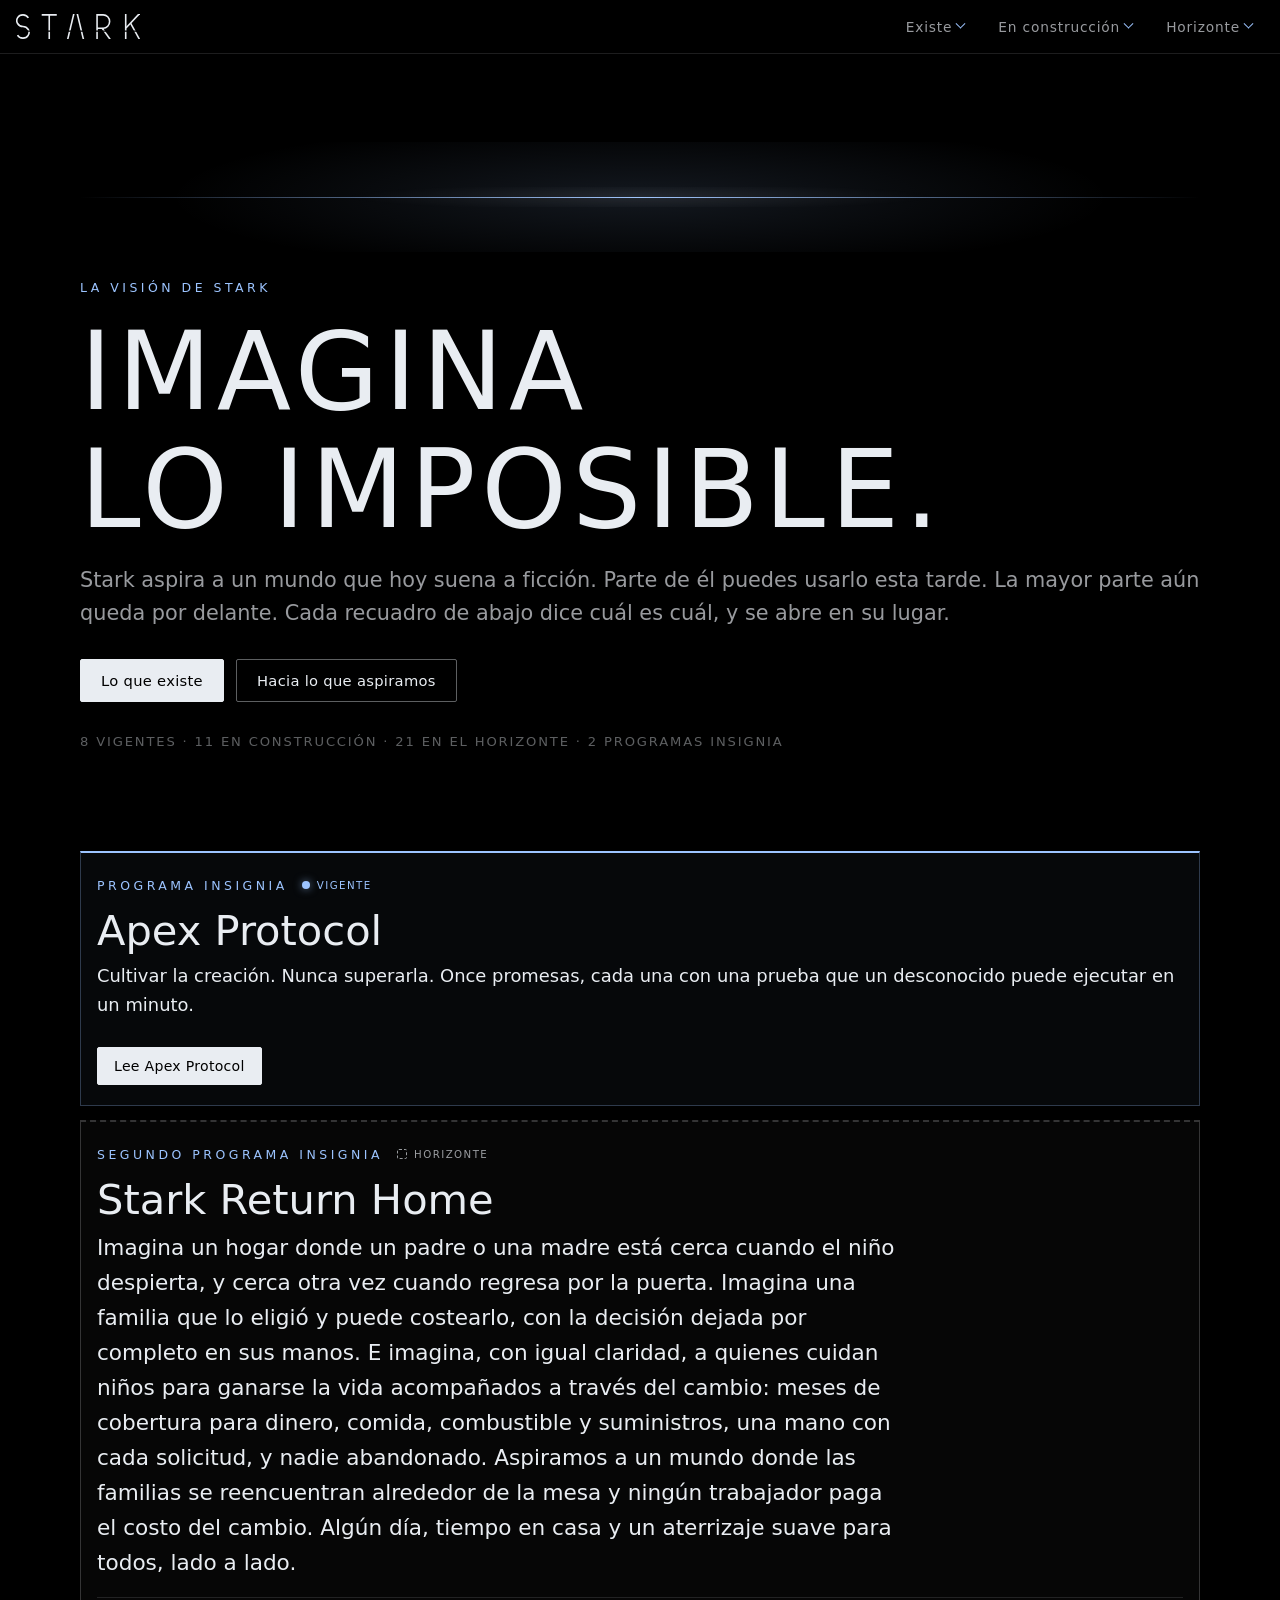
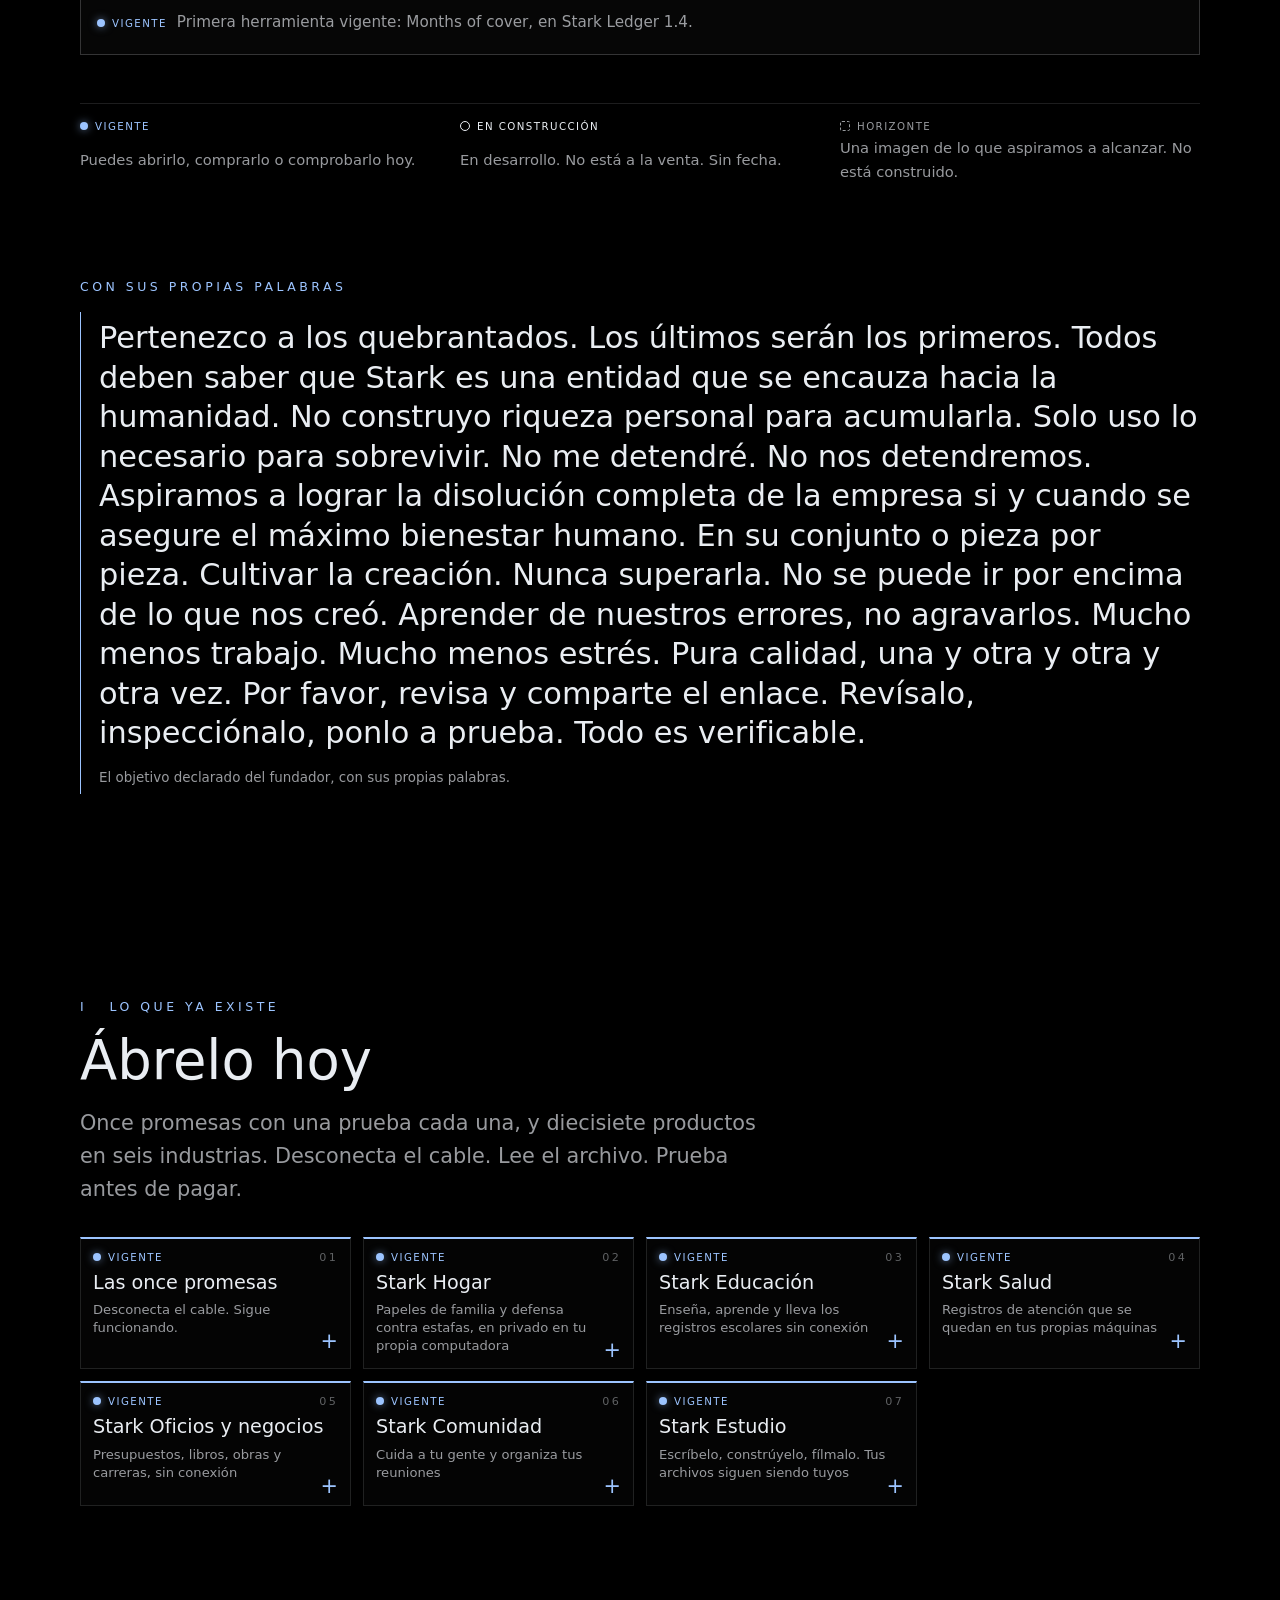
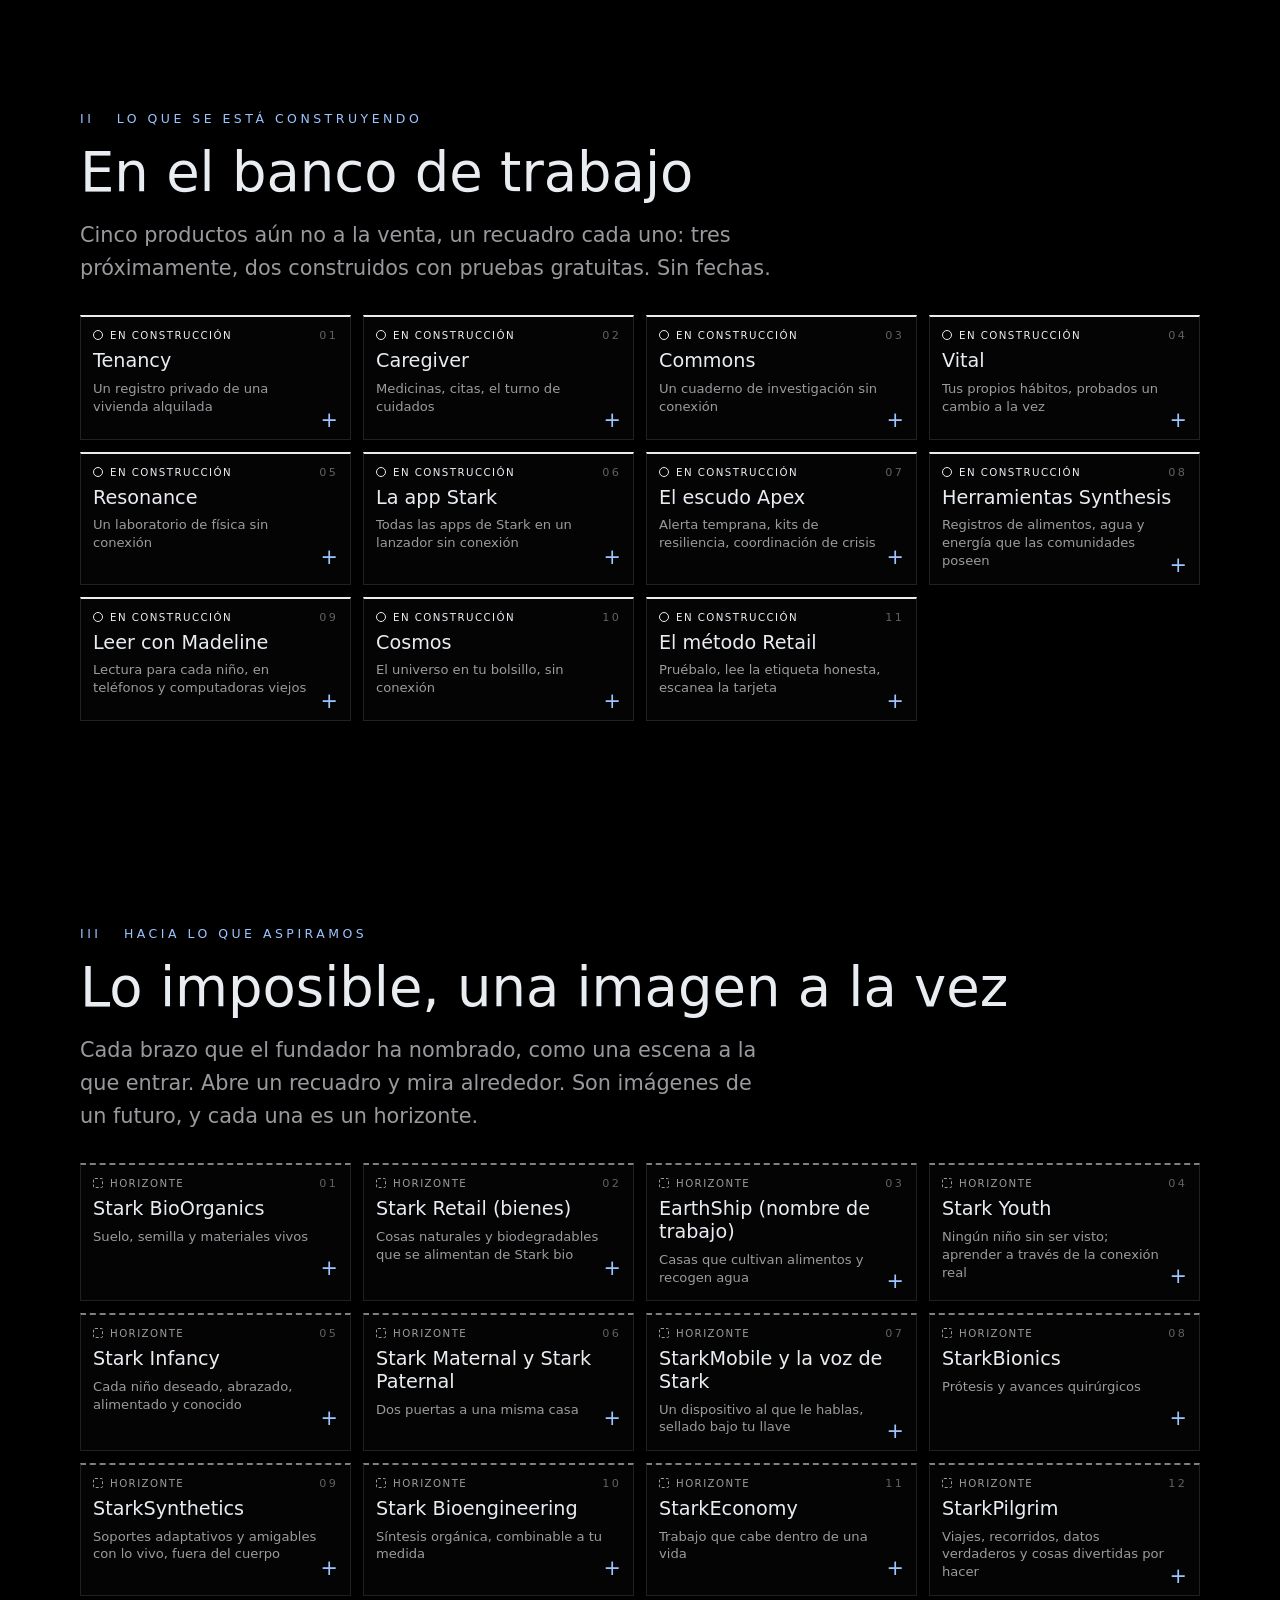
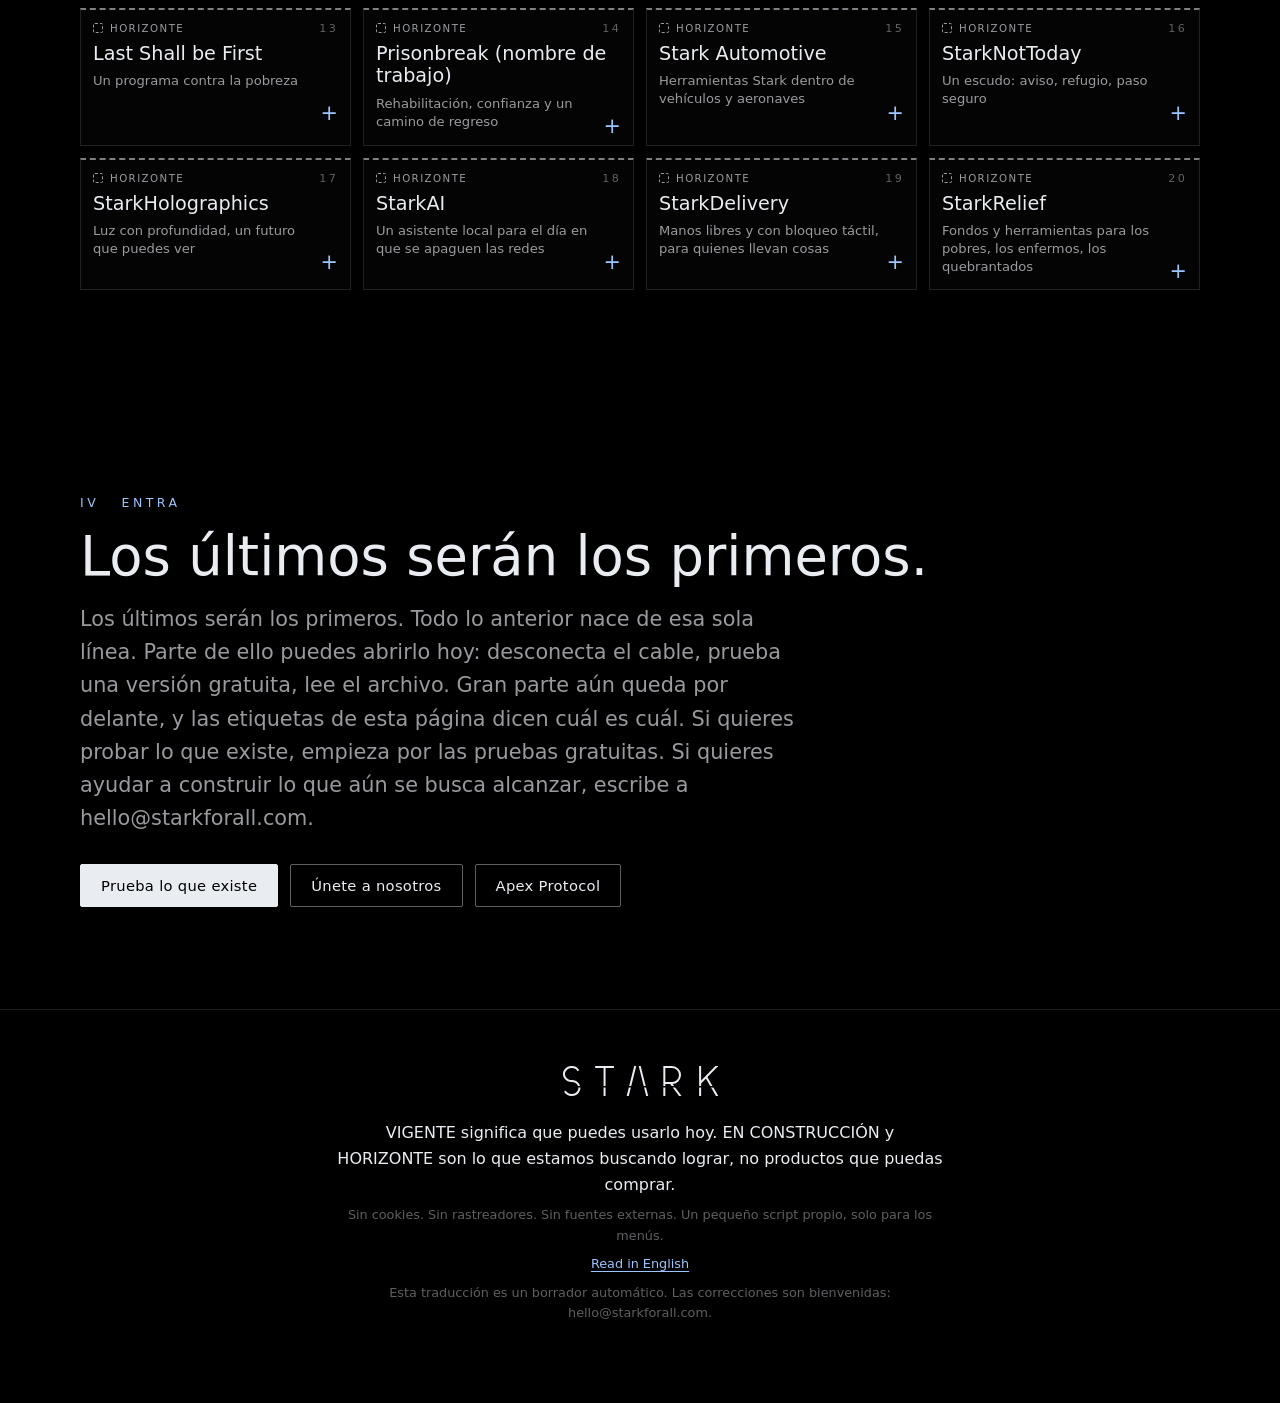
==== es/index.html @ 2b255919 "Spanish vision page /vision/es/, language link, hreflang, 18 trials" ====
<!doctype html>
<html lang="es">
<head>
<meta charset="utf-8">
<meta name="viewport" content="width=device-width, initial-scale=1, viewport-fit=cover">
<meta http-equiv="Content-Security-Policy" content="default-src 'none'; style-src 'self'; script-src 'self'; img-src 'self' data:; base-uri 'none'; form-action 'none'">
<meta name="referrer" content="no-referrer">
<meta name="color-scheme" content="dark">
<title>La visión de Stark | Stark</title>
<meta name="description" content="Toda la visión de Stark en una página: lo que ya existe, lo que se está construyendo y el futuro que busca alcanzar. Cada recuadro lleva la etiqueta VIGENTE, EN CONSTRUCCIÓN o HORIZONTE.">
<link rel="canonical" href="https://starkforall.com/vision/es/">
<link rel="alternate" hreflang="en" href="https://starkforall.com/vision/">
<link rel="alternate" hreflang="es" href="https://starkforall.com/vision/es/">
<link rel="alternate" hreflang="x-default" href="https://starkforall.com/vision/">
<meta property="og:type" content="website">
<meta property="og:site_name" content="Stark">
<meta property="og:locale" content="es">
<meta property="og:title" content="La visión de Stark. Imagina lo imposible.">
<meta property="og:description" content="Toda la visión de Stark en una página: lo que ya existe, lo que se está construyendo y el futuro que busca alcanzar. Cada recuadro lleva la etiqueta VIGENTE, EN CONSTRUCCIÓN o HORIZONTE.">
<meta property="og:url" content="https://starkforall.com/vision/es/">
<meta property="og:image" content="https://starkforall.com/vision/og-vision.png">
<meta property="og:image:width" content="1200">
<meta property="og:image:height" content="630">
<meta property="og:image:alt" content="La palabra STARK en mayúsculas blancas sobre negro.">
<meta name="twitter:card" content="summary_large_image">
<link rel="icon" href="data:image/svg+xml,%3Csvg xmlns='http://www.w3.org/2000/svg' viewBox='0 0 64 64'%3E%3Crect width='64' height='64' fill='%23000'/%3E%3Cpath d='M12 50 L32 12 L52 50' fill='none' stroke='%239CC4FF' stroke-width='3'/%3E%3C/svg%3E">
<link rel="stylesheet" href="../vision.css">
<script src="../menu.js" defer></script>
</head>
<body>
<header class="top"><a class="wm" href="#top" aria-label="Stark, inicio de la página"><img src="../wordmark.svg" width="124" height="24" alt="Stark"></a>
<nav class="menu" aria-label="Menú de la visión">
<details class="dd" name="menu"><summary>Existe</summary><ul class="panel"><li><a href="#promises"><span class="d t-live" aria-hidden="true"></span>Las once promesas</a></li><li><a href="#home"><span class="d t-live" aria-hidden="true"></span>Stark Hogar</a></li><li><a href="#education"><span class="d t-live" aria-hidden="true"></span>Stark Educación</a></li><li><a href="#health"><span class="d t-live" aria-hidden="true"></span>Stark Salud</a></li><li><a href="#business"><span class="d t-live" aria-hidden="true"></span>Stark Oficios y negocios</a></li><li><a href="#community"><span class="d t-live" aria-hidden="true"></span>Stark Comunidad</a></li><li><a href="#studio"><span class="d t-live" aria-hidden="true"></span>Stark Estudio</a></li></ul></details>
<details class="dd" name="menu"><summary>En construcción</summary><ul class="panel"><li><a href="#tenancy"><span class="d t-dev" aria-hidden="true"></span>Tenancy</a></li><li><a href="#caregiver"><span class="d t-dev" aria-hidden="true"></span>Caregiver</a></li><li><a href="#commons"><span class="d t-dev" aria-hidden="true"></span>Commons</a></li><li><a href="#vital"><span class="d t-dev" aria-hidden="true"></span>Vital</a></li><li><a href="#resonance"><span class="d t-dev" aria-hidden="true"></span>Resonance</a></li><li><a href="#launcher"><span class="d t-dev" aria-hidden="true"></span>La app Stark</a></li><li><a href="#shield"><span class="d t-dev" aria-hidden="true"></span>El escudo Apex</a></li><li><a href="#synthesis"><span class="d t-dev" aria-hidden="true"></span>Herramientas Synthesis</a></li><li><a href="#reading"><span class="d t-dev" aria-hidden="true"></span>Leer con Madeline</a></li><li><a href="#cosmos"><span class="d t-dev" aria-hidden="true"></span>Cosmos</a></li><li><a href="#retailmethod"><span class="d t-dev" aria-hidden="true"></span>El método Retail</a></li></ul></details>
<details class="dd" name="menu"><summary>Horizonte</summary><ul class="panel two"><li><a href="#biorganics"><span class="d t-hor" aria-hidden="true"></span>Stark BioOrganics</a></li><li><a href="#goods"><span class="d t-hor" aria-hidden="true"></span>Stark Retail (bienes)</a></li><li><a href="#earthship"><span class="d t-hor" aria-hidden="true"></span>EarthShip</a></li><li><a href="#youth"><span class="d t-hor" aria-hidden="true"></span>Stark Youth</a></li><li><a href="#infancy"><span class="d t-hor" aria-hidden="true"></span>Stark Infancy</a></li><li><a href="#parents"><span class="d t-hor" aria-hidden="true"></span>Stark Maternal y Stark Paternal</a></li><li><a href="#mobile"><span class="d t-hor" aria-hidden="true"></span>StarkMobile y la voz de Stark</a></li><li><a href="#bionics"><span class="d t-hor" aria-hidden="true"></span>StarkBionics</a></li><li><a href="#synthetics"><span class="d t-hor" aria-hidden="true"></span>StarkSynthetics</a></li><li><a href="#bioeng"><span class="d t-hor" aria-hidden="true"></span>Stark Bioengineering</a></li><li><a href="#economy"><span class="d t-hor" aria-hidden="true"></span>StarkEconomy</a></li><li><a href="#pilgrim"><span class="d t-hor" aria-hidden="true"></span>StarkPilgrim</a></li><li><a href="#lastfirst"><span class="d t-hor" aria-hidden="true"></span>Last Shall be First</a></li><li><a href="#prisonbreak"><span class="d t-hor" aria-hidden="true"></span>Prisonbreak</a></li><li><a href="#automotive"><span class="d t-hor" aria-hidden="true"></span>Stark Automotive</a></li><li><a href="#nottoday"><span class="d t-hor" aria-hidden="true"></span>StarkNotToday</a></li><li><a href="#holo"><span class="d t-hor" aria-hidden="true"></span>StarkHolographics</a></li><li><a href="#ai"><span class="d t-hor" aria-hidden="true"></span>StarkAI</a></li><li><a href="#delivery"><span class="d t-hor" aria-hidden="true"></span>StarkDelivery</a></li><li><a href="#relief"><span class="d t-hor" aria-hidden="true"></span>StarkRelief</a></li></ul></details>
</nav></header>
<main id="top">
<section class="hero" aria-labelledby="h1">
<div class="band" aria-hidden="true"></div>
<p class="kick">La visión de Stark</p>
<h1 id="h1">Imagina<br>lo imposible.</h1>
<p class="lead">Stark aspira a un mundo que hoy suena a ficción. Parte de él puedes usarlo esta tarde. La mayor parte aún queda por delante. Cada recuadro de abajo dice cuál es cuál, y se abre en su lugar.</p>
<p class="cta"><a class="btn" href="#exists">Lo que existe</a><a class="btn ghost" href="#reaching">Hacia lo que aspiramos</a></p>
<p class="count">8 vigentes &middot; 11 en construcción &middot; 21 en el horizonte &middot; 2 programas insignia</p>
</section>

<section class="flag" id="flagships" aria-labelledby="h-fl"><h2 class="vh" id="h-fl">Programas insignia</h2>
<article class="fl fl-apex" id="apex-flagship"><p class="kick">Programa insignia</p><span class="tag t-live">Vigente</span><h3>Apex Protocol</h3><p class="scene">Cultivar la creación. Nunca superarla. Once promesas, cada una con una prueba que un desconocido puede ejecutar en un minuto.</p><p class="go"><a class="btn" href="https://starkforall.com/apex/es/">Lee Apex Protocol</a></p></article>
<article class="fl fl-rh" id="return-home"><p class="kick">Segundo programa insignia</p><span class="tag t-hor">Horizonte</span><h3>Stark Return Home</h3><p class="scene big">Imagina un hogar donde un padre o una madre está cerca cuando el niño despierta, y cerca otra vez cuando regresa por la puerta. Imagina una familia que lo eligió y puede costearlo, con la decisión dejada por completo en sus manos. E imagina, con igual claridad, a quienes cuidan niños para ganarse la vida acompañados a través del cambio: meses de cobertura para dinero, comida, combustible y suministros, una mano con cada solicitud, y nadie abandonado. Aspiramos a un mundo donde las familias se reencuentran alrededor de la mesa y ningún trabajador paga el costo del cambio. Algún día, tiempo en casa y un aterrizaje suave para todos, lado a lado.</p><p class="next"><span class="tag t-live">Vigente</span> <span>Primera herramienta vigente: Months of cover, en Stark Ledger 1.4.</span></p></article>
</section>

<section class="legend" aria-label="Leyenda"><h2 class="vh">Leyenda</h2>
<ul>
<li><span class="tag t-live">Vigente</span> <span>Puedes abrirlo, comprarlo o comprobarlo hoy.</span></li>
<li><span class="tag t-dev">En construcción</span> <span>En desarrollo. No está a la venta. Sin fecha.</span></li>
<li><span class="tag t-hor">Horizonte</span> <span>Una imagen de lo que aspiramos a alcanzar. No está construido.</span></li>
</ul></section>

<section class="open" aria-labelledby="h-op"><p class="kick">Con sus propias palabras</p>
<h2 class="vh" id="h-op">El fundador</h2>
<blockquote class="big"><p>Pertenezco a los quebrantados. Los últimos serán los primeros. Todos deben saber que Stark es una entidad que se encauza hacia la humanidad. No construyo riqueza personal para acumularla. Solo uso lo necesario para sobrevivir. No me detendré. No nos detendremos. Aspiramos a lograr la disolución completa de la empresa si y cuando se asegure el máximo bienestar humano. En su conjunto o pieza por pieza. Cultivar la creación. Nunca superarla. No se puede ir por encima de lo que nos creó. Aprender de nuestros errores, no agravarlos. Mucho menos trabajo. Mucho menos estrés. Pura calidad, una y otra y otra y otra vez. Por favor, revisa y comparte el enlace. Revísalo, inspecciónalo, ponlo a prueba. Todo es verificable.</p><footer>El objetivo declarado del fundador, con sus propias palabras.</footer></blockquote>
</section>

<section id="exists" aria-labelledby="h-ex"><p class="kick">I &nbsp; Lo que ya existe</p>
<h2 id="h-ex">Ábrelo hoy</h2>
<p class="lead">Once promesas con una prueba cada una, y diecisiete productos en seis industrias. Desconecta el cable. Lee el archivo. Prueba antes de pagar.</p>
<div class="tiles"><details class="tile k-live" id="promises" name="tile"><summary><span class="tn">01</span><span class="tag t-live">Vigente</span><h3>Las once promesas</h3><p class="tl">Desconecta el cable. Sigue funcionando.</p></summary><div class="body"><p class="scene">Desconecta el cable y trece de nuestras apps de navegador siguen funcionando. No podemos leer sus datos, porque las apps no contienen código que los envíe, y doce de ellas no piden una cuenta. Si olvidas la frase de contraseña en Family Vault, Ledger, Warden, Baseline o Fellowship, nadie puede abrirlo, ni siquiera nosotros. Quince productos se pagan una sola vez y sin suscripción, cada uno se puede probar antes de comprarlo, y el código de las apps de navegador se puede leer en archivos simples. Warden nunca califica un mensaje de seguro, la página de inicio no carga ningún script de terceros, y no hay reseñas ni cifras de usuarios inventadas. Cada promesa tiene una prueba que un desconocido puede ejecutar en un minuto.</p><p class="go"><a class="btn" href="https://starkforall.com/apex/es/">Lee las once promesas y sus pruebas</a></p></div></details><details class="tile k-live" id="home" name="tile"><summary><span class="tn">02</span><span class="tag t-live">Vigente</span><h3>Stark Hogar</h3><p class="tl">Papeles de familia y defensa contra estafas, en privado en tu propia computadora</p></summary><div class="body"><p class="scene">Imagina los papeles de toda una familia en un solo lugar sellado que solo tú puedes abrir.</p><ul class="prods"><li class="prod"><div class="ph"><a href="https://starkforall.com/family-vault.html"><b>Family Vault</b></a> <span class="tag t-live">Vigente</span></div><span>Los papeles de tu familia, sellados bajo una frase de contraseña que solo tú tienes.</span></li><li class="prod"><div class="ph"><a href="https://starkforall.com/warden.html"><b>Warden</b></a> <span class="tag t-live">Vigente</span></div><span>Practica la llamada de estafa o de cobro antes de que llegue y conoce tus derechos (solo EE. UU., información, no asesoría legal).</span></li></ul><p class="go"><a class="btn" href="https://starkforall.com/try/">Pruébalo gratis en tu navegador</a></p></div></details><details class="tile k-live" id="education" name="tile"><summary><span class="tn">03</span><span class="tag t-live">Vigente</span><h3>Stark Educación</h3><p class="tl">Enseña, aprende y lleva los registros escolares sin conexión</p></summary><div class="body"><p class="scene">Imagina a un niño con un tutor paciente y un salón de clases con su papeleo al día.</p><ul class="prods"><li class="prod"><div class="ph"><a href="https://starkforall.com/math.html"><b>Math</b></a> <span class="tag t-live">Vigente</span></div><span>Un tutor paciente, de Niño a Profesor, un paso a la vez.</span></li><li class="prod"><div class="ph"><a href="https://starkforall.com/classroom-hub.html"><b>Classroom Hub</b></a> <span class="tag t-live">Vigente</span></div><span>Lista de estudiantes, planificador, libro de calificaciones e informes en un solo panel.</span></li><li class="prod"><div class="ph"><a href="https://starkforall.com/homeroom.html"><b>Homeroom</b></a> <span class="tag t-live">Vigente</span></div><span>Horas, cursos, calificaciones y expedientes de educación en casa, guardados en casa.</span></li><li class="prod"><div class="ph"><a href="https://starkforall.com/cinema.html"><b>IntraTheater</b></a> <span class="tag t-live">Vigente</span></div><span>Un teatro familiar, un estudio de cine y un mundo por explorar.</span></li></ul><p class="go"><a class="btn" href="https://starkforall.com/try/">Pruébalo gratis en tu navegador</a></p></div></details><details class="tile k-live" id="health" name="tile"><summary><span class="tn">04</span><span class="tag t-live">Vigente</span><h3>Stark Salud</h3><p class="tl">Registros de atención que se quedan en tus propias máquinas</p></summary><div class="body"><p class="scene">Imagina una clínica pequeña cuyos registros nunca salen de sus propias paredes.</p><ul class="prods"><li class="prod"><div class="ph"><a href="https://starkforall.com/covenant.html"><b>Covenant</b></a> <span class="tag t-live">Vigente</span></div><span>Registros de la clínica guardados en las máquinas de la propia clínica. No es un expediente clínico electrónico certificado ni un dispositivo médico.</span></li></ul><p class="go"><a class="btn" href="https://starkforall.com/try/">Pruébalo gratis</a></p></div></details><details class="tile k-live" id="business" name="tile"><summary><span class="tn">05</span><span class="tag t-live">Vigente</span><h3>Stark Oficios y negocios</h3><p class="tl">Presupuestos, libros, obras y carreras, sin conexión</p></summary><div class="body"><p class="scene">Imagina el papeleo de medianoche del trabajador de oficio terminado antes de medianoche.</p><ul class="prods"><li class="prod"><div class="ph"><a href="https://starkforall.com/trades.html"><b>Trades</b></a> <span class="tag t-live">Vigente</span></div><span>Subcontratistas, presupuestos y pagos, sin suscripción y sin nube.</span></li><li class="prod"><div class="ph"><a href="https://starkforall.com/ledger.html"><b>Ledger</b></a> <span class="tag t-live">Vigente</span></div><span>Libros y facturas, sin conexión y cifrados, con un planificador llamado Months of cover. No es asesoría fiscal.</span></li><li class="prod"><div class="ph"><a href="https://starkforall.com/career.html"><b>Career</b></a> <span class="tag t-live">Vigente</span></div><span>Adapta un currículum y practica la entrevista. Nunca inventa experiencia.</span></li><li class="prod"><div class="ph"><a href="https://starkforall.com/builder.html"><b>Builder</b></a> <span class="tag t-live">Vigente</span></div><span>Planifica casas diminutas y aldeas en 3D. El dimensionamiento de vigas queda en manos de ingenieros, y lo dice.</span></li><li class="prod"><div class="ph"><a href="https://starkforall.com/baseline.html"><b>Baseline</b></a> <span class="tag t-live">Vigente</span></div><span>Preparación en seguridad para organizaciones pequeñas: inventario, lista de verificación, evidencia, manual de recuperación.</span></li></ul><p class="go"><a class="btn" href="https://starkforall.com/try/">Pruébalo gratis en tu navegador</a></p></div></details><details class="tile k-live" id="community" name="tile"><summary><span class="tn">06</span><span class="tag t-live">Vigente</span><h3>Stark Comunidad</h3><p class="tl">Cuida a tu gente y organiza tus reuniones</p></summary><div class="body"><p class="scene">Imagina una reunión de voluntarios donde el calendario de turnos, el concurso y la noche misma salen sin tropiezos.</p><ul class="prods"><li class="prod"><div class="ph"><a href="https://starkforall.com/event-kit.html"><b>Event Kit</b></a> <span class="tag t-live">Vigente</span></div><span>Noches de preguntas, trivia, game jams y torneos, sin conexión.</span></li><li class="prod"><div class="ph"><a href="https://starkforall.com/fellowship.html"><b>Fellowship</b></a> <span class="tag t-live">Vigente</span></div><span>Turnos, registro de asistencia, donaciones y cuidado para cualquier comunidad, bajo la frase de contraseña de cada persona.</span></li></ul><p class="go"><a class="btn" href="https://starkforall.com/try/">Pruébalo gratis en tu navegador</a></p></div></details><details class="tile k-live" id="studio" name="tile"><summary><span class="tn">07</span><span class="tag t-live">Vigente</span><h3>Stark Estudio</h3><p class="tl">Escríbelo, constrúyelo, fílmalo. Tus archivos siguen siendo tuyos</p></summary><div class="body"><p class="scene">Imagina una novela, un juego y una película, cada uno hecho en casa, sin cuenta y sin nube.</p><ul class="prods"><li class="prod"><div class="ph"><a href="https://starkforall.com/quill.html"><b>Quill</b></a> <span class="tag t-live">Vigente</span></div><span>Escribe una novela sin conexión. Tu libro sigue siendo texto simple.</span></li><li class="prod"><div class="ph"><a href="https://starkforall.com/studios.html"><b>World Engine</b></a> <span class="tag t-live">Vigente</span></div><span>Crea un juego sin programar y expórtalo como un solo archivo.</span></li><li class="prod"><div class="ph"><a href="https://starkforall.com/studio-creator.html"><b>Studio Creator</b></a> <span class="tag t-live">Vigente</span></div><span>Graba, edita y exporta video. Sin nube, sin IA.</span></li></ul><p class="go"><a class="btn" href="https://starkforall.com/studios.html">Ver los productos de estudio</a></p></div></details></div></section>

<section id="building" aria-labelledby="h-bu"><p class="kick">II &nbsp; Lo que se está construyendo</p>
<h2 id="h-bu">En el banco de trabajo</h2>
<p class="lead">Cinco productos aún no a la venta, un recuadro cada uno: tres próximamente, dos construidos con pruebas gratuitas. Sin fechas.</p>
<div class="tiles"><details class="tile k-build" id="tenancy" name="tile"><summary><span class="tn">01</span><span class="tag t-dev">En construcción</span><h3>Tenancy</h3><p class="tl">Un registro privado de una vivienda alquilada</p></summary><div class="body"><p class="scene">Próximamente: un registro fechado y privado de un arrendamiento, guardado en el propio dispositivo de quien alquila.</p></div></details><details class="tile k-build" id="caregiver" name="tile"><summary><span class="tn">02</span><span class="tag t-dev">En construcción</span><h3>Caregiver</h3><p class="tl">Medicinas, citas, el turno de cuidados</p></summary><div class="body"><p class="scene">Próximamente: un lugar tranquilo para las medicinas, el registro de dosis, las citas y el turno de cuidados de alguien a quien cuidas. Solo información.</p></div></details><details class="tile k-build" id="commons" name="tile"><summary><span class="tn">03</span><span class="tag t-dev">En construcción</span><h3>Commons</h3><p class="tl">Un cuaderno de investigación sin conexión</p></summary><div class="body"><p class="scene">Próximamente: un cuaderno para la investigación abierta, con controles de calidad y un depurador de datos personales.</p></div></details><details class="tile k-build" id="vital" name="tile"><summary><span class="tn">04</span><span class="tag t-dev">En construcción</span><h3>Vital</h3><p class="tl">Tus propios hábitos, probados un cambio a la vez</p></summary><div class="body"><p class="scene">Construido, con una prueba gratuita abierta ahora y aún no en la tienda: un entrenador privado para cuerpo y mente que estudia tus propias notas en tu propio dispositivo, ejecuta pequeños experimentos personales y muestra qué cambió. Solo información, nunca un diagnóstico.</p><p class="go"><a class="btn" href="https://starkforall.com/try/vital/">Prueba Vital gratis</a></p></div></details><details class="tile k-build" id="resonance" name="tile"><summary><span class="tn">05</span><span class="tag t-dev">En construcción</span><h3>Resonance</h3><p class="tl">Un laboratorio de física sin conexión</p></summary><div class="body"><p class="scene">Construido, con una prueba gratuita abierta ahora y aún no en la tienda: un laboratorio sin conexión para el campo giratorio, el motor de inducción y la resonancia, creado para decir con claridad que no produce electricidad.</p><p class="go"><a class="btn" href="https://starkforall.com/try/resonance/">Prueba Resonance gratis</a></p></div></details><details class="tile k-build" id="launcher" name="tile"><summary><span class="tn">06</span><span class="tag t-dev">En construcción</span><h3>La app Stark</h3><p class="tl">Todas las apps de Stark en un lanzador sin conexión</p></summary><div class="body"><p class="scene">En desarrollo: seis ediciones, Complete, Business, Clinics, Families, Personal y Schools, un lanzador cada una, todas sin conexión.</p></div></details><details class="tile k-build" id="shield" name="tile"><summary><span class="tn">07</span><span class="tag t-dev">En construcción</span><h3>El escudo Apex</h3><p class="tl">Alerta temprana, kits de resiliencia, coordinación de crisis</p></summary><div class="body"><p class="scene">En desarrollo: alertas comunitarias para inundaciones, incendios, tormentas, calor y brotes, pensadas para viajar por radio o malla cuando la red se silencie; kits de resiliencia; coordinación de crisis para equipos de ayuda. Warden, la primera pieza de protección digital, está vigente hoy.</p></div></details><details class="tile k-build" id="synthesis" name="tile"><summary><span class="tn">08</span><span class="tag t-dev">En construcción</span><h3>Herramientas Synthesis</h3><p class="tl">Registros de alimentos, agua y energía que las comunidades poseen</p></summary><div class="body"><p class="scene">En desarrollo: Synthesis Farm, Water, Energy y Village, registros y herramientas de planificación para alimentos, agua y energía que una comunidad puede poseer y reparar, con registros de despensa para bancos de alimentos.</p></div></details><details class="tile k-build" id="reading" name="tile"><summary><span class="tn">09</span><span class="tag t-dev">En construcción</span><h3>Leer con Madeline</h3><p class="tl">Lectura para cada niño, en teléfonos y computadoras viejos</p></summary><div class="body"><p class="scene">En desarrollo: ayuda para leer y kits de aprendizaje para cada niño, pensados para los teléfonos y las computadoras que la gente ya tiene.</p></div></details><details class="tile k-build" id="cosmos" name="tile"><summary><span class="tn">10</span><span class="tag t-dev">En construcción</span><h3>Cosmos</h3><p class="tl">El universo en tu bolsillo, sin conexión</p></summary><div class="body"><p class="scene">En desarrollo: un mapa del universo y del cielo de esta noche, sin conexión.</p></div></details><details class="tile k-build" id="retailmethod" name="tile"><summary><span class="tn">11</span><span class="tag t-dev">En construcción</span><h3>El método Retail</h3><p class="tl">Pruébalo, lee la etiqueta honesta, escanea la tarjeta</p></summary><div class="body"><p class="scene">En desarrollo: una forma de comprar sin dudas. Prueba la cosa en tu propio teléfono, lee una etiqueta que dice lo que no puede hacer, escanea una tarjeta para el resto. Se apoya en las dieciocho pruebas gratuitas de navegador que ya existen.</p></div></details></div></section>

<section id="reaching" aria-labelledby="h-re"><p class="kick">III &nbsp; Hacia lo que aspiramos</p>
<h2 id="h-re">Lo imposible, una imagen a la vez</h2>
<p class="lead">Cada brazo que el fundador ha nombrado, como una escena a la que entrar. Abre un recuadro y mira alrededor. Son imágenes de un futuro, y cada una es un horizonte.</p>
<div class="tiles"><details class="tile k-hor" id="biorganics" name="tile"><summary><span class="tn">01</span><span class="tag t-hor">Horizonte</span><h3>Stark BioOrganics</h3><p class="tl">Suelo, semilla y materiales vivos</p></summary><div class="body"><p class="scene big">Imagina un campo al primer rayo de luz: tierra oscura, composta tibia, semilla guardada de la cosecha del año pasado. Imagina fibras, resinas y materiales vivos cultivados con paciencia, temporada tras temporada, para quienes necesitan algo que no deje la tierra más pobre. Aspiramos a un brazo de Stark cuyo oficio entero sea cultivar la materia prima de la que salen las demás cosas, y cultivarla tan bien que nada deba tomarse dos veces. Algún día, un registro de suelo y semilla llevado por cualquiera que tenga un jardín. Por ahora, un horizonte y un cuaderno.</p></div></details><details class="tile k-hor" id="goods" name="tile"><summary><span class="tn">02</span><span class="tag t-hor">Horizonte</span><h3>Stark Retail (bienes)</h3><p class="tl">Cosas naturales y biodegradables que se alimentan de Stark bio</p></summary><div class="body"><p class="scene big">Imagina un estante donde cada objeto te dice de qué está hecho y adónde va cuando termines con él. Imagina una taza, una tela, una herramienta, un juguete, cultivados a partir de material vivo y hechos para volver a la tierra. Avanzamos hacia bienes naturales y biodegradables que se alimenten de los propios materiales bioproducidos de Stark, en una tienda donde pruebas primero y lees una etiqueta honesta antes de que nada salga de tu mano. Algún día, lo que terminas se convierte en lo que alimenta lo siguiente.</p></div></details><details class="tile k-hor" id="earthship" name="tile"><summary><span class="tn">03</span><span class="tag t-hor">Horizonte</span><h3>EarthShip (nombre de trabajo)</h3><p class="tl">Casas que cultivan alimentos y recogen agua</p></summary><div class="body"><p class="scene big">Imagina una casa en el borde de una aldea, cálida en invierno y fresca en verano, con camas de invernadero a lo largo del muro sur y agua de lluvia recogida de su propio techo. Imagina un software silencioso que vigila el suelo, el agua y la luz, para que un hogar se alimente de sus propios muros. Imagina los planos abiertos a todos, para que la próxima comunidad levante la próxima casa a partir de la anterior. Avanzamos hacia ello, empezando con un planificador y un registro de huerta. El agua, la estructura y la instalación eléctrica siempre merecen ojos locales calificados.</p></div></details><details class="tile k-hor" id="youth" name="tile"><summary><span class="tn">04</span><span class="tag t-hor">Horizonte</span><h3>Stark Youth</h3><p class="tl">Ningún niño sin ser visto; aprender a través de la conexión real</p></summary><div class="body"><p class="scene big">Imagina a un niño que nunca tiene que preguntarse si alguien lo notó. Imagina una noche con las pantallas apagadas: una mesa, un proyecto, tres generaciones discutiendo contentas cómo construir la cosa. Imagina a jóvenes que aprenden haciendo cosas reales con personas reales y crecen hasta ser el tipo de líderes en quienes otros confían porque primero escuchan. Aspiramos a programas donde ningún niño pase inadvertido, donde aprender signifique conexión y donde el liderazgo se practique mucho antes de que alguien lo necesite. Las herramientas para los adultos que rodean a un niño ya existen hoy. El resto queda por delante.</p></div></details><details class="tile k-hor" id="infancy" name="tile"><summary><span class="tn">05</span><span class="tag t-hor">Horizonte</span><h3>Stark Infancy</h3><p class="tl">Cada niño deseado, abrazado, alimentado y conocido</p></summary><div class="body"><p class="scene big">Imagina un mundo donde cada bebé llega a unos brazos abiertos. Una noche en que un padre agotado encuentra un par de manos más, una lista clara de lo que sigue, un vecino en la puerta con sopa. Imagina a cada infante abrazado, alimentado y conocido por su nombre, y a ninguna madre ni padre dejados a manejarlo solos. Aspiramos a una sociedad que rodea de atención a sus más pequeños antes de que la pidan. Algún día, ningún niño nacido en el silencio. Empezamos donde podemos: un registro privado de tomas, sueño y de quién tiene el turno de esta noche.</p></div></details><details class="tile k-hor" id="parents" name="tile"><summary><span class="tn">06</span><span class="tag t-hor">Horizonte</span><h3>Stark Maternal y Stark Paternal</h3><p class="tl">Dos puertas a una misma casa</p></summary><div class="body"><p class="scene big">Imagina dos puertas a la misma casa. Una se abre para una madre, otra para un padre, y cada una lleva a una habitación que pertenece por entero a quien está dentro. Imagina esas habitaciones solas, completas, privadas, cada una con su propia llave. Luego imagina la decisión de unirlas: un pasillo compartido donde dos padres exponen solo lo que ambos deciden compartir, y cualquiera puede irse con todo lo que le pertenece. Avanzamos hacia un cuidado que se adapta a la familia, nunca un cuidado que la vigila.</p></div></details><details class="tile k-hor" id="mobile" name="tile"><summary><span class="tn">07</span><span class="tag t-hor">Horizonte</span><h3>StarkMobile y la voz de Stark</h3><p class="tl">Un dispositivo al que le hablas, sellado bajo tu llave</p></summary><div class="body"><p class="scene big">Imagina un dispositivo que cabe en la palma y responde solo a tu voz. Hablas, escucha, y lo que guarda sigue sellado bajo tu llave. Imagina una voz serena que recorre todas las herramientas de Stark, una presencia que guía sin vigilar. Imagina algo que llevas y puedes dejar, siempre fuera del cuerpo y nunca dentro de él, un voto escrito en su diseño. Avanzamos hacia ello desde un comienzo pequeño: una pantalla de inicio que abre las apps de Stark con la red apagada. El guion de mil palabras de la voz existe en papel. El dispositivo espera más allá del horizonte.</p></div></details><details class="tile k-hor" id="bionics" name="tile"><summary><span class="tn">08</span><span class="tag t-hor">Horizonte</span><h3>StarkBionics</h3><p class="tl">Prótesis y avances quirúrgicos</p></summary><div class="body"><p class="scene big">Imagina una mano que se cierra en torno a una taza, una pierna que sube su primera colina, un instrumento quirúrgico más firme que cualquier temblor. Imagina prótesis y avances quirúrgicos moldeados por ingenieros, protesistas y cirujanos que trabajan codo a codo, cada uno hecho para ajustarse a una persona y cuidarla. Nos acercamos a esto como reparación y restauración, y solo aquí: la cirugía y las prótesis forman el único lugar donde Stark se acercaría al cuerpo. Años de manos calificadas y de revisión cuidadosa separan el presente de esa imagen. Empezamos con un sencillo registro de ajuste para quienes llevan una prótesis.</p></div></details><details class="tile k-hor" id="synthetics" name="tile"><summary><span class="tn">09</span><span class="tag t-hor">Horizonte</span><h3>StarkSynthetics</h3><p class="tl">Soportes adaptativos y amigables con lo vivo, fuera del cuerpo</p></summary><div class="body"><p class="scene big">Imagina un soporte que aprende cómo se mueve quien lo lleva, se ablanda para un huevo y se afirma para una caja de herramientas, y descansa contra la piel sin entrar en ella. Imagina dispositivos de asistencia que se adaptan a la persona en lugar de pedirle a la persona que se adapte. Aspiramos a lo imposible, dicho en voz alta: un cuidado y una reparación adaptativos, amigables con lo vivo y no invasivos, creados con quienes saben, y que se amplíen con el tiempo a todo lo que Stark toca. Hoy, un horizonte con nada construido. El primer paso queda en el software para quienes ya usan esos dispositivos: ajustes, registros de ajuste y mantenimiento, resúmenes de visitas, guardados en el dispositivo.</p></div></details><details class="tile k-hor" id="bioeng" name="tile"><summary><span class="tn">10</span><span class="tag t-hor">Horizonte</span><h3>Stark Bioengineering</h3><p class="tl">Síntesis orgánica, combinable a tu medida</p></summary><div class="body"><p class="scene big">Imagina un laboratorio donde personas pacientes estudian sistemas vivos con un solo fin: aprender y reparar. Imagina el trabajo orientado a la síntesis orgánica, lento, supervisado, revisado por ojos externos a cada paso y mantenido fuera del cuerpo, con la cirugía y las prótesis como única excepción. E imagina una tienda donde combinas lo que necesitas y pagas un poco menos por elegir más. Los paquetes ya existen en forma fija. El laboratorio queda a años de distancia y aún sin empezar.</p></div></details><details class="tile k-hor" id="economy" name="tile"><summary><span class="tn">11</span><span class="tag t-hor">Horizonte</span><h3>StarkEconomy</h3><p class="tl">Trabajo que cabe dentro de una vida</p></summary><div class="body"><p class="scene big">Imagina una vida laboral donde el papeleo se derrite. La gente sigue haciendo tareas con sentido, pero las horas antes perdidas en formularios, trámites y fricción les vuelven como cena, como sueño, como un paseo. Imagina un trabajo que cabe dentro de una vida en lugar de devorarla: mucho menos trabajo, mucho menos estrés, entretejido con los viajes, de modo que una semana de tareas y una semana de andar puedan compartir un calendario. Avanzamos hacia una economía de tareas más ligeras, y el nombre aún puede cambiar por uno mejor. Ledger, Trades y Career ya alivian el papeleo de una persona.</p></div></details><details class="tile k-hor" id="pilgrim" name="tile"><summary><span class="tn">12</span><span class="tag t-hor">Horizonte</span><h3>StarkPilgrim</h3><p class="tl">Viajes, recorridos, datos verdaderos y cosas divertidas por hacer</p></summary><div class="body"><p class="scene big">Imagina a una viajera que baja de un tren en una ciudad que nunca ha visto, y una guía de bolsillo que le cuenta qué fue antes la vieja plaza, dónde se esconde el buen pan, qué sendero sube al mirador. Imagina recorridos, datos verdaderos y cosas divertidas por hacer, reunidos de cada rincón del mundo, con cada fuente acreditada. Imagina una vida laboral más ligera que deja espacio para todo eso. Aspiramos a un compañero para andar, unido a StarkEconomy. Hoy empieza como un cuaderno de viaje: un plan, una lista de equipaje, un diario.</p></div></details><details class="tile k-hor" id="lastfirst" name="tile"><summary><span class="tn">13</span><span class="tag t-hor">Horizonte</span><h3>Last Shall be First</h3><p class="tl">Un programa contra la pobreza</p></summary><div class="body"><p class="scene big">Imagina una calle donde nadie duerme a la intemperie. Una congregación monta una mesa de cuidados en una tarde, un vecino lleva la llave de una primera puerta, y en algún lugar una mesa tiene un asiento más. Imagina que la pobreza se vuelve una historia que cuentan los ancianos, con un apoyo tan rápido y tan sencillo que cualquier refugio, iglesia o amigo puede iniciarlo, y con cuidado, un hogar y un lugar entre los demás llegando juntos. Aspiramos a ese mundo, con dignidad y nunca con lástima, empezando por quienes suelen quedar al final. Los últimos serán los primeros.</p></div></details><details class="tile k-hor" id="prisonbreak" name="tile"><summary><span class="tn">14</span><span class="tag t-hor">Horizonte</span><h3>Prisonbreak (nombre de trabajo)</h3><p class="tl">Rehabilitación, confianza y un camino de regreso</p></summary><div class="body"><p class="scene big">Imagina una puerta que se abre a un camino en lugar de a un muro. Una persona sale de prisión y entra a una entrevista que lee el vacío en un currículum como un capítulo y nunca como un veredicto, a una vivienda que la espera, a vecinos que ofrecen confianza. Imagina una sociedad que estudia a los países con mejores resultados en esto y luego apunta más allá, con menos personas de regreso adentro y una confianza construida sin que se lleve puntaje ni vigilancia sobre nadie. Aspiramos a ello, con las prisiones, los servicios de libertad condicional y las personas que lo han vivido a la cabeza.</p></div></details><details class="tile k-hor" id="automotive" name="tile"><summary><span class="tn">15</span><span class="tag t-hor">Horizonte</span><h3>Stark Automotive</h3><p class="tl">Herramientas Stark dentro de vehículos y aeronaves</p></summary><div class="body"><p class="scene big">Imagina subir a un auto, a un camión o a una aeronave y encontrar ya ahí tus propias herramientas: tu historial de servicio, tu lista de revisión antes del viaje, tus notas de viaje, ordenadas y tuyas. Imagina a los principales fabricantes de vehículos y aeronaves incorporándolas junto a nosotros, sin nada que toque cómo una máquina gira, frena o vuela. Aspiramos a un apretón de manos fluido entre las herramientas Stark y las máquinas que transportan personas. Ningún socio está nombrado, porque ninguno ha firmado. El primer paso queda en un simple registro de vehículo.</p></div></details><details class="tile k-hor" id="nottoday" name="tile"><summary><span class="tn">16</span><span class="tag t-hor">Horizonte</span><h3>StarkNotToday</h3><p class="tl">Un escudo: aviso, refugio, paso seguro</p></summary><div class="body"><p class="scene big">Imagina una mañana en que la alerta suena antes de la tormenta, no después, y cada teléfono, radio y altavoz de un valle lleva el mismo mensaje sereno: vengan aquí, ahora, juntos. Imagina alerta temprana, refugio y rutas seguras unidos a través de un pueblo, una nación, un continente, con todos los gobiernos a la mesa y los servicios de emergencia al frente. Un escudo y solo un escudo: aviso, refugio, sacar a la gente del peligro. Ningún arma, ninguna selección de objetivos, ninguna represalia, nunca. Aspiramos a un mundo que responde al peligro llevando a las personas a un lugar seguro.</p></div></details><details class="tile k-hor" id="holo" name="tile"><summary><span class="tn">17</span><span class="tag t-hor">Horizonte</span><h3>StarkHolographics</h3><p class="tl">Luz con profundidad, un futuro que puedes ver</p></summary><div class="body"><p class="scene big">Imagina luz que sostiene una forma en el aire: el modelo de una casa que puedes rodear, un planeta que giras con dos dedos, alguien querido que vive lejos sentado al otro lado de tu mesa. Imagina un escaparate, un estudio y una tienda que ya se sienten como ese futuro, silenciosos, profundos, inconfundibles, sin nada en pantalla que presuma. Aspiramos a una profundidad real en la luz, y mientras no existan las ópticas llamamos efecto de pantalla a un efecto de pantalla. La propia imagen de Stark, una sola rendija de luz fría en la oscuridad, ya apunta el camino.</p></div></details><details class="tile k-hor" id="ai" name="tile"><summary><span class="tn">18</span><span class="tag t-hor">Horizonte</span><h3>StarkAI</h3><p class="tl">Un asistente local para el día en que se apaguen las redes</p></summary><div class="body"><p class="scene big">Imagina el día en que las redes se apagan. Las torres callan, la nube queda fuera de alcance, y un asistente en tu propia máquina sigue respondiendo, escuchando una pequeña radio para las noticias, leyendo de una biblioteca que guardaste de antemano. Imagina uno que admite lo que no puede responder, nunca finge ser una persona y vive por completo en tu dispositivo, un receptor por derecho propio. Aspiramos a ello: local, silencioso, honesto sobre sus límites, un amigo en la tormenta y no un sustituto de un médico ni de un servicio oficial.</p></div></details><details class="tile k-hor" id="delivery" name="tile"><summary><span class="tn">19</span><span class="tag t-hor">Horizonte</span><h3>StarkDelivery</h3><p class="tl">Manos libres y con bloqueo táctil, para quienes llevan cosas</p></summary><div class="body"><p class="scene big">Imagina a un repartidor en una noche lluviosa con el teléfono en el bolsillo y las dos manos en el trabajo. Una voz nombra la próxima vuelta, un bloqueo táctil ignora la lluvia, y nada le pide al repartidor mirar hacia abajo. Imagina un reparto que nunca aparta la vista del conductor del camino, en cada ciudad del mundo, sereno y de vanguardia. Avanzamos hacia StarkDelivery: totalmente manos libres, hecho para quienes llevan cosas para todos los demás, con datos que se quedan en el dispositivo. Una idea registrada, una especificación por venir.</p></div></details><details class="tile k-hor" id="relief" name="tile"><summary><span class="tn">20</span><span class="tag t-hor">Horizonte</span><h3>StarkRelief</h3><p class="tl">Fondos y herramientas para los pobres, los enfermos, los quebrantados</p></summary><div class="body"><p class="scene big">Imagina un libro de cuentas que cualquiera puede abrir, donde cada donación se cuenta a la luz del día y llega a los pobres, los enfermos, los quebrantados, los heridos y los afligidos, en toda la tierra. Imagina refugios, bancos de alimentos, clínicas y hospicios con las herramientas que necesitan, gratis, pedidas con un mensaje corto y sin preguntas sobre el porqué. Aspiramos a un alivio a la escala de la necesidad: donaciones para todo lo posible, mantenidas honestas por un conteo que nunca puede ser mayor que lo realmente donado. Hoy, un diseño escrito. Todavía no se ha movido dinero.</p></div></details></div></section>

<section id="join" aria-labelledby="h-jo"><p class="kick">IV &nbsp; Entra</p>
<h2 id="h-jo">Los últimos serán los primeros.</h2>
<p class="lead">Los últimos serán los primeros. Todo lo anterior nace de esa sola línea. Parte de ello puedes abrirlo hoy: desconecta el cable, prueba una versión gratuita, lee el archivo. Gran parte aún queda por delante, y las etiquetas de esta página dicen cuál es cuál. Si quieres probar lo que existe, empieza por las pruebas gratuitas. Si quieres ayudar a construir lo que aún se busca alcanzar, escribe a hello@starkforall.com.</p>
<p class="cta"><a class="btn" href="https://starkforall.com/try/">Prueba lo que existe</a><a class="btn ghost" href="https://starkforall.com/contact.html">Únete a nosotros</a><a class="btn ghost" href="https://starkforall.com/apex/es/">Apex Protocol</a></p>
</section>
</main>
<footer class="foot"><p class="wm big"><img src="../wordmark.svg" width="155" height="30" alt="Stark"></p><p class="rule">VIGENTE significa que puedes usarlo hoy. EN CONSTRUCCIÓN y HORIZONTE son lo que estamos buscando lograr, no productos que puedas comprar.</p><p class="small">Sin cookies. Sin rastreadores. Sin fuentes externas. Un pequeño script propio, solo para los menús.</p><p class="small"><a href="../" hreflang="en" lang="en">Read in English</a></p><p class="small" lang="es">Esta traducción es un borrador automático. Las correcciones son bienvenidas: hello@starkforall.com.</p></footer>
</body>
</html>
---- vision.css ----
:root{--bg:#000;--ink:#E9EDF2;--mut:#E9EDF2a6;--dim:#E9EDF266;--line:#E9EDF21f;--acc:#9CC4FF;--gut:max(16px,env(safe-area-inset-left));--f:"Segoe UI Variable Text","Segoe UI",system-ui,-apple-system,Roboto,sans-serif;--d:Bahnschrift,"Segoe UI Variable Display","Segoe UI",system-ui,sans-serif;--hh:54px}
*{box-sizing:border-box}
html{background:var(--bg);color:var(--ink);scroll-behavior:smooth;-webkit-text-size-adjust:100%}
body{margin:0;background:var(--bg);color:var(--ink);font:400 1.0625rem/1.6 var(--f);overflow-x:hidden}
a{color:var(--acc);text-underline-offset:3px}
section{max-width:72rem;margin:0 auto;padding:clamp(44px,8vw,104px) var(--gut)}
.vh{position:absolute;width:1px;height:1px;overflow:hidden;clip:rect(0 0 0 0)}
.top{position:sticky;top:0;z-index:20;height:var(--hh);display:flex;justify-content:space-between;align-items:center;gap:10px;padding:0 var(--gut);background:#000000ec;backdrop-filter:blur(8px);border-bottom:1px solid var(--line)}
.wm{display:block;line-height:0;flex:none}
.wm img{display:block;height:auto;max-width:100%}
.menu{display:flex;gap:2px;align-items:center}
.dd summary{cursor:pointer;list-style:none;padding:10px 9px;font:500 .78rem var(--f);letter-spacing:.06em;color:var(--mut);white-space:nowrap;display:flex;gap:5px;align-items:center}
.dd summary::-webkit-details-marker{display:none}
.dd summary::after{content:"";width:6px;height:6px;border-right:1.5px solid var(--acc);border-bottom:1.5px solid var(--acc);transform:rotate(45deg) translate(-2px,-2px)}
.dd[open] summary{color:var(--ink)}
.dd[open] summary::after{transform:rotate(225deg) translate(-2px,-2px)}
.dd summary:focus-visible{outline:2px solid var(--acc);outline-offset:-2px}
.panel{position:absolute;left:0;right:0;top:100%;margin:0;padding:8px var(--gut) 14px;list-style:none;background:#000;border-bottom:1px solid var(--line);max-height:calc(100svh - var(--hh) - 8px);overflow-y:auto;display:grid;grid-template-columns:1fr 1fr;gap:0 14px}
.panel a{display:flex;gap:9px;align-items:center;padding:9px 0;font-size:.9rem;color:var(--ink);text-decoration:none;border-bottom:1px solid #E9EDF210}
.panel a:hover{color:var(--acc)}
.d{display:inline-block;width:8px;height:8px;flex:none}
.kick{font:400 .78rem var(--d);letter-spacing:.28em;text-transform:uppercase;color:var(--acc);margin:0 0 18px}
h1,h2,h3{font-family:var(--d);font-weight:300;margin:0;line-height:1.08}
h1{font-size:clamp(2.4rem,9.4vw,6.8rem);text-transform:uppercase;letter-spacing:.05em}
h2{font-size:clamp(1.9rem,6.4vw,3.4rem);margin-bottom:6px}
.lead{font-size:clamp(1.06rem,2.6vw,1.3rem);color:var(--mut);max-width:44rem;margin:16px 0 0}
.hero{padding-top:clamp(32px,7vw,88px);min-height:min(calc(100svh - var(--hh)),700px);display:flex;flex-direction:column;justify-content:center;max-width:none}
.hero>*{max-width:calc(72rem - 2*var(--gut));width:100%;margin-left:auto;margin-right:auto}.hero .cta{margin:28px auto 0}
.band{height:clamp(56px,12vw,110px);margin-bottom:28px;position:relative;background:radial-gradient(60% 100% at 50% 50%,#9CC4FF1f,transparent 70%)}
.band::before{content:"";position:absolute;left:0;right:0;top:50%;height:1px;background:linear-gradient(90deg,transparent,var(--acc),transparent)}
.band::after{content:"";position:absolute;left:12%;right:12%;top:calc(50% - 10px);height:20px;background:radial-gradient(50% 100% at 50% 50%,#E9EDF214,transparent 70%)}
.cta,.go{display:flex;flex-wrap:wrap;gap:12px;margin:28px 0 0}
.btn{display:inline-block;padding:12px 20px;border:1px solid var(--ink);color:#000;background:var(--ink);text-decoration:none;font:500 .92rem var(--f);letter-spacing:.02em;border-radius:2px}
.btn.ghost{background:transparent;color:var(--ink);border-color:#E9EDF266}
.btn:hover,.btn:focus-visible{border-color:var(--acc);outline:none;box-shadow:0 0 0 2px #9CC4FF55}
.count{margin:32px auto 0;font:400 .82rem var(--d);letter-spacing:.14em;text-transform:uppercase;color:var(--dim)}
.tag{display:inline-flex;align-items:center;gap:7px;font:500 .64rem var(--f);letter-spacing:.14em;text-transform:uppercase;color:var(--ink);white-space:nowrap;vertical-align:middle}
.tag::before{content:"";display:inline-block;width:8px;height:8px;flex:none}
.t-live::before,.d.t-live{background:var(--acc);border-radius:50%;box-shadow:0 0 8px #9CC4FF99}
.t-dev::before,.d.t-dev{border:1.5px solid var(--ink);border-radius:50%}
.t-hor::before,.d.t-hor{border:1.5px dashed var(--mut);border-radius:2px}
.tag.t-live{color:var(--acc)}.tag.t-hor{color:var(--mut)}
.legend{padding-top:0;padding-bottom:clamp(28px,5vw,48px)}
.legend ul{list-style:none;margin:0;padding:16px 0 0;display:grid;gap:10px;border-top:1px solid var(--line)}
.legend li{display:grid;grid-template-columns:7.5rem 1fr;gap:10px;align-items:baseline;font-size:.92rem;color:var(--mut)}
.open{padding-top:clamp(20px,4vw,48px)}
blockquote{margin:0;padding:6px 0 6px 18px;border-left:1px solid var(--acc)}
blockquote p{margin:0;font:300 clamp(1.2rem,3.6vw,1.9rem)/1.3 var(--d);text-wrap:pretty}
blockquote footer{margin-top:14px;font-size:.84rem;color:var(--mut)}
.tiles{display:grid;grid-template-columns:repeat(2,minmax(0,1fr));gap:10px;margin-top:30px}
.tile{border:1px solid var(--line);border-top:2px solid var(--ink);background:#E9EDF204;scroll-margin-top:calc(var(--hh) + 10px);min-width:0}
.tile.k-live{border-top-color:var(--acc)}
.tile.k-hor{border-top:2px dashed #E9EDF288}
.tile[open]{grid-column:1/-1;background:#9CC4FF0a;border-color:#9CC4FF44}
.tile summary{cursor:pointer;list-style:none;padding:12px 12px 14px;display:flex;flex-direction:column;gap:7px;min-height:7.6rem;position:relative}
.tile summary::-webkit-details-marker{display:none}
.tile summary::after{content:"+";position:absolute;right:12px;bottom:8px;color:var(--acc);font-size:1.3rem;line-height:1}
.tile[open] summary::after{content:"\2212"}
.tile summary:hover{background:#E9EDF208}
.tile summary:focus-visible{outline:2px solid var(--acc);outline-offset:-2px}
.tn{font:400 .7rem var(--d);letter-spacing:.2em;color:var(--dim);position:absolute;right:12px;top:12px}
.tile h3{font-size:1.12rem;font-weight:400;line-height:1.18;margin-top:2px;overflow-wrap:anywhere}
.tl{margin:0;color:var(--mut);font-size:.82rem;line-height:1.35;padding-right:18px}
.body{padding:2px 14px 22px;max-width:50rem}
.scene{margin:8px 0 0;font:300 1.12rem/1.6 var(--f);color:var(--ink)}
.scene.big{font-size:clamp(1.12rem,2.8vw,1.35rem);line-height:1.62}
.prods{list-style:none;margin:16px 0 0;padding:0;border-top:1px solid var(--line)}
.prod{padding:11px 0;border-bottom:1px solid #E9EDF210;display:grid;gap:2px}
.prod b{font-weight:600}
.prod>span{color:var(--mut);font-size:.9rem}
.ph{display:flex;flex-wrap:wrap;align-items:baseline;gap:2px 10px}
.go .btn{padding:10px 16px;font-size:.88rem}
#join .lead{max-width:46rem}
.foot{border-top:1px solid var(--line);padding:48px var(--gut) 72px;text-align:center}
.foot p{margin:8px auto;max-width:38rem;color:var(--mut)}
.foot .rule{color:var(--ink);font-size:1rem}
.foot .small{font-size:.8rem;color:var(--dim)}
.foot .wm{display:inline-block}
@media(min-width:760px){
 .tiles{grid-template-columns:repeat(3,minmax(0,1fr));gap:12px}
 .dd{position:relative}
 .panel{left:auto;right:0;top:100%;width:19rem;padding:8px 16px 12px;border:1px solid var(--line);grid-template-columns:1fr}
 .dd:last-child .panel{width:34rem;grid-template-columns:1fr 1fr}
 .menu{gap:10px}
 .dd summary{font-size:.86rem;padding:10px 12px}
 .tile h3{font-size:1.2rem}
 .legend ul{grid-template-columns:repeat(3,1fr);gap:20px}
 .legend li{grid-template-columns:1fr;gap:4px}
}
@media(min-width:1100px){.tiles{grid-template-columns:repeat(4,minmax(0,1fr))}}
@media(max-width:480px){.wm img{width:98px}.menu{gap:0}.legend li{grid-template-columns:1fr;gap:2px}.dd summary{padding:10px 5px;font-size:.72rem;letter-spacing:.03em}.panel a{font-size:.86rem}.tile summary{min-height:7.6rem}.tile h3{font-size:1.02rem}}
@media(prefers-reduced-motion:no-preference){.band::before{animation:draw 1.1s cubic-bezier(.16,1,.3,1) both}@keyframes draw{from{transform:scaleX(0)}to{transform:scaleX(1)}}}
@media(prefers-reduced-motion:reduce){html{scroll-behavior:auto}}
@media print{body{background:#fff;color:#000}.top{display:none}}
.flag{padding-top:0;padding-bottom:clamp(28px,5vw,48px);display:grid;gap:14px}
.fl{border:1px solid #9CC4FF44;border-top:2px solid var(--acc);background:#9CC4FF0a;padding:18px 16px 20px;scroll-margin-top:calc(var(--hh) + 10px)}
.fl-rh{border-top:2px dashed #E9EDF288;border-color:#E9EDF233;background:#E9EDF206}
.fl .kick{margin:0 0 8px;display:inline-block;margin-right:14px}
.fl h3{font-size:clamp(1.6rem,5vw,2.6rem);margin:8px 0 4px}
.fl .scene.big{max-width:50rem}
.next{margin:16px 0 0;display:flex;gap:10px;align-items:baseline;flex-wrap:wrap;color:var(--mut);font-size:.95rem;border-top:1px solid var(--line);padding-top:12px}
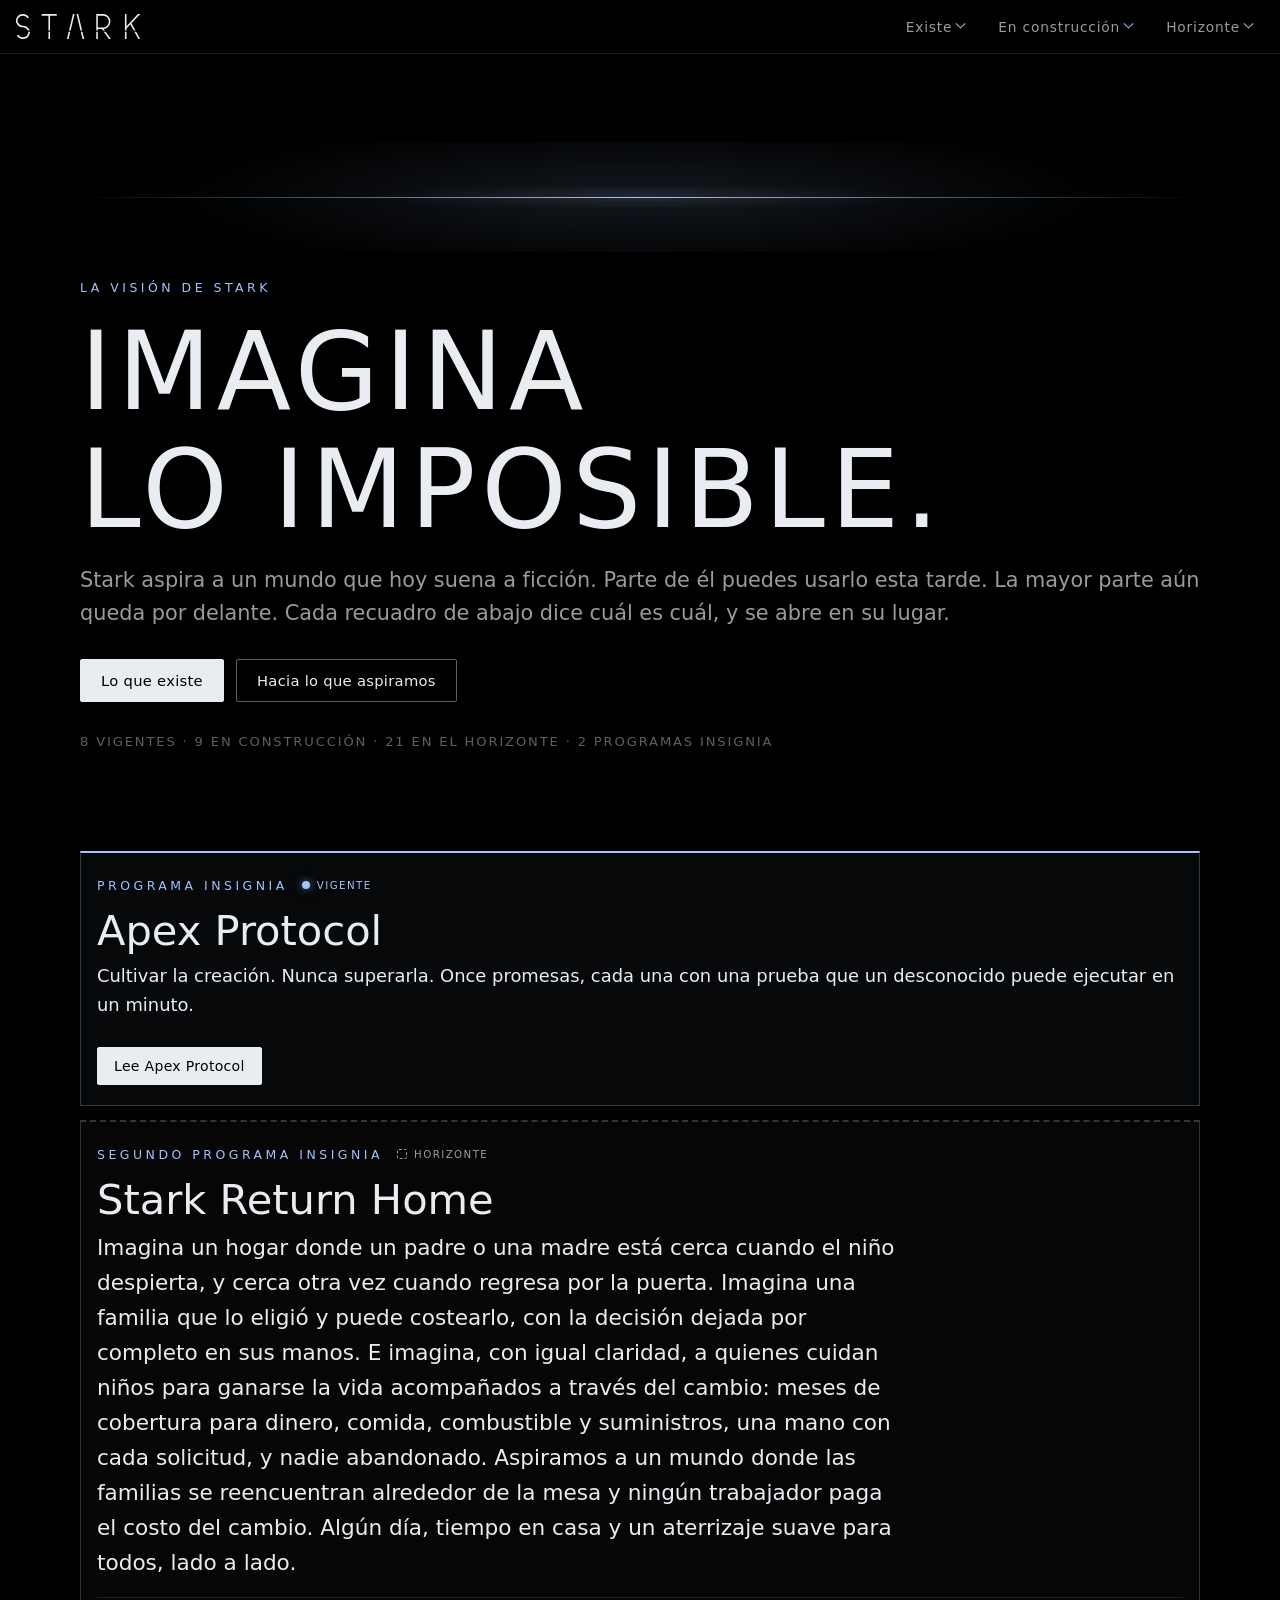
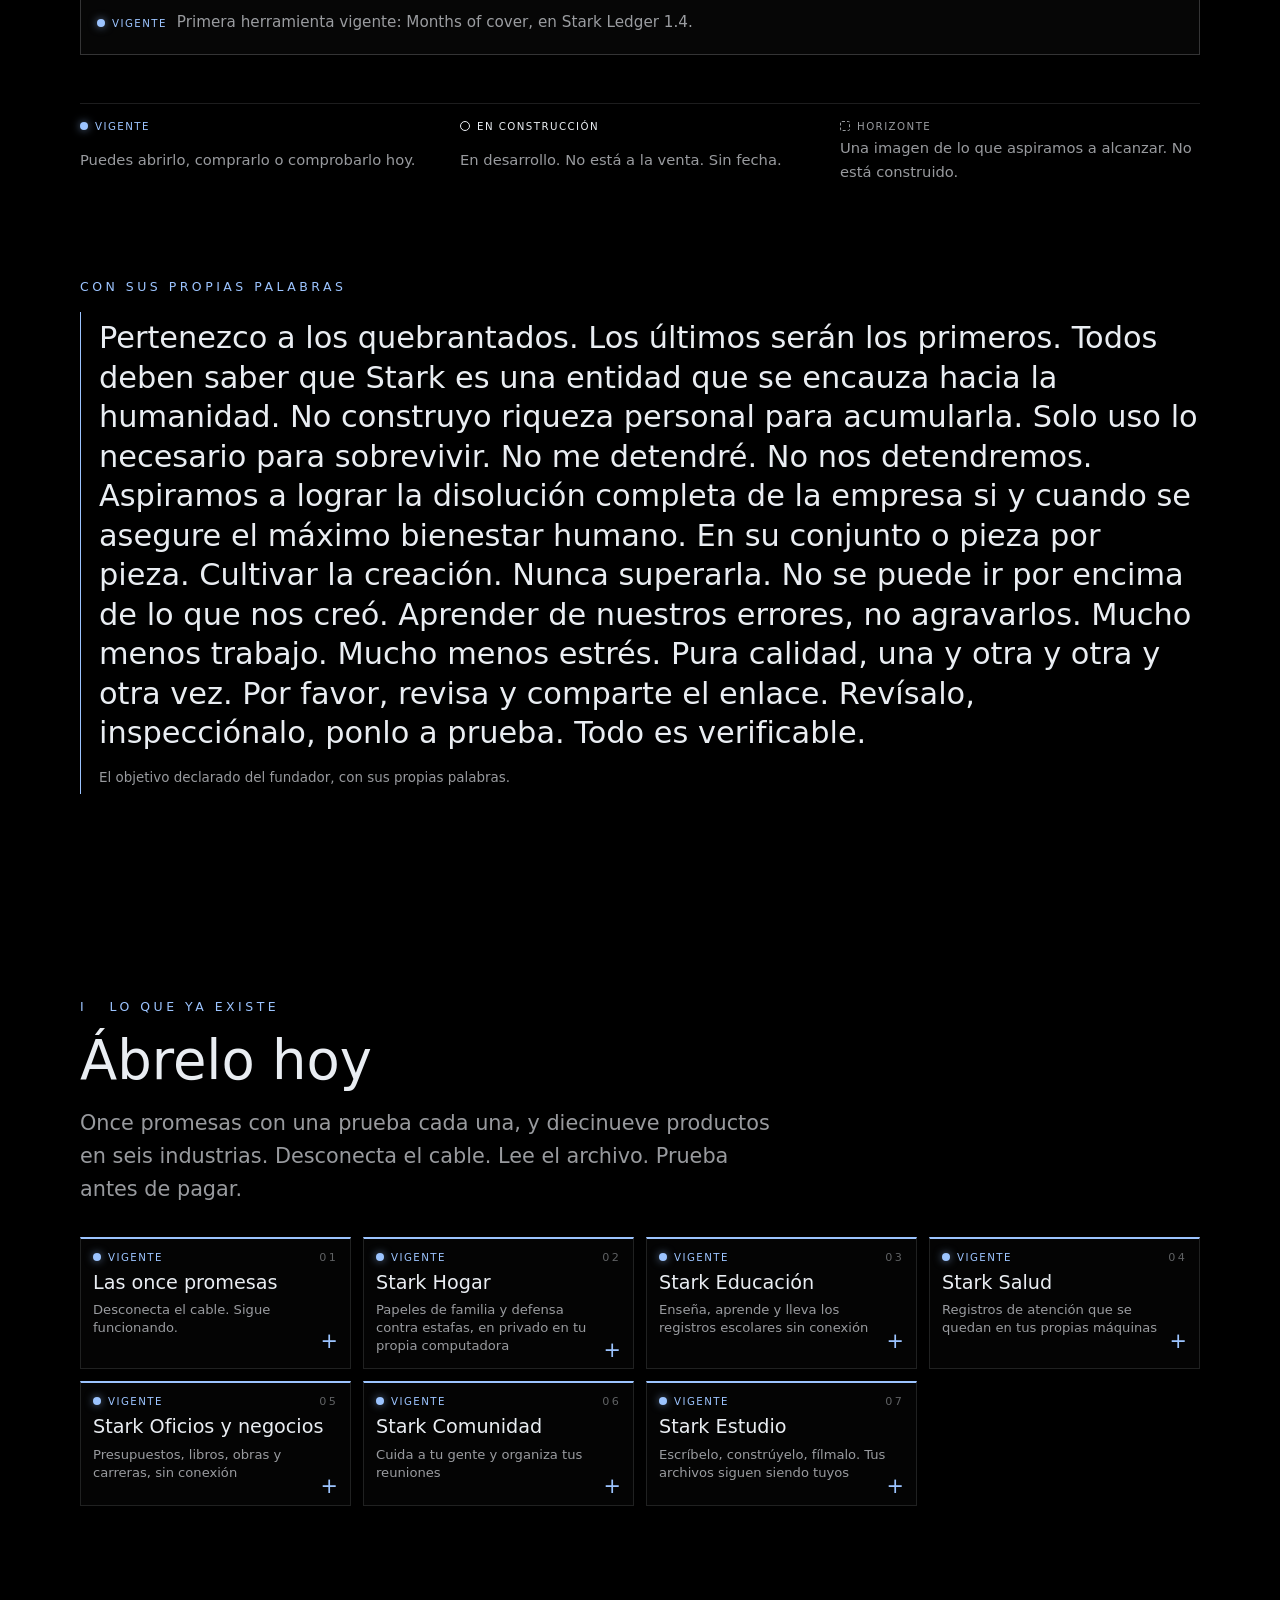
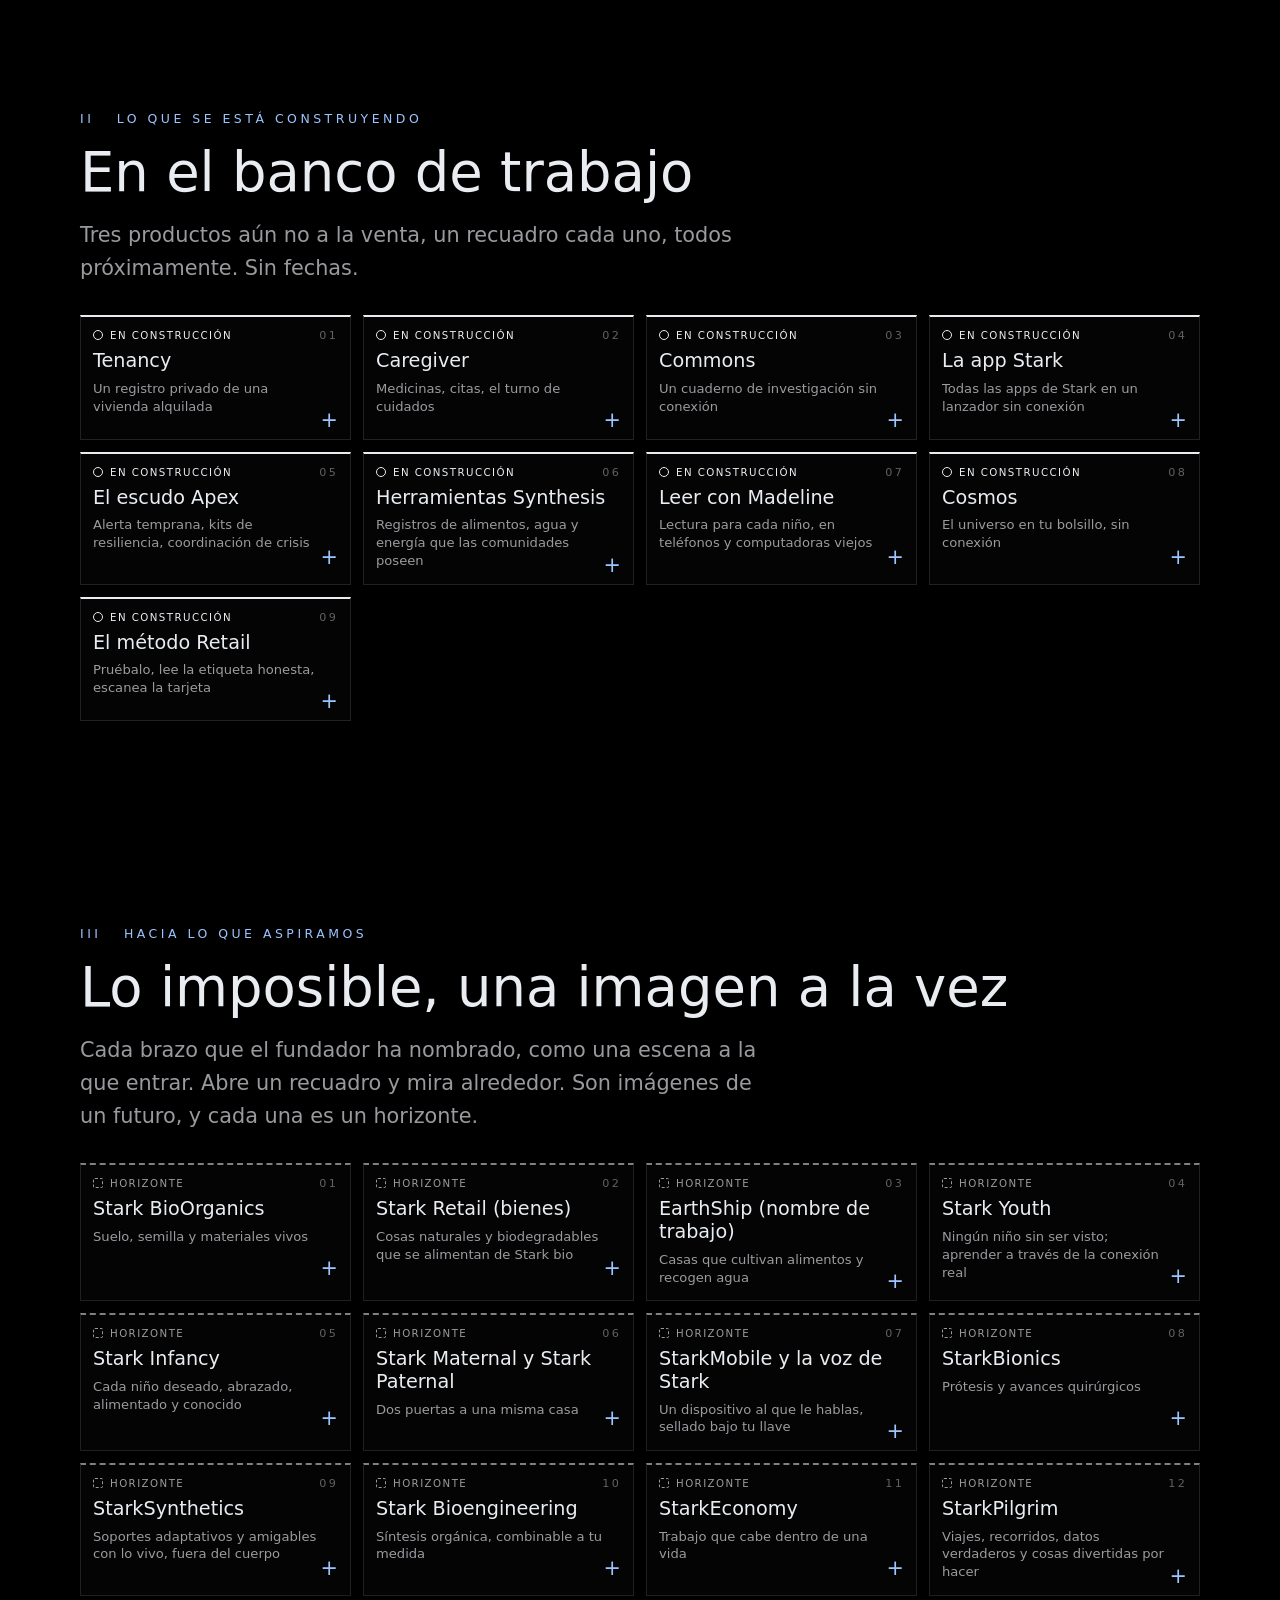
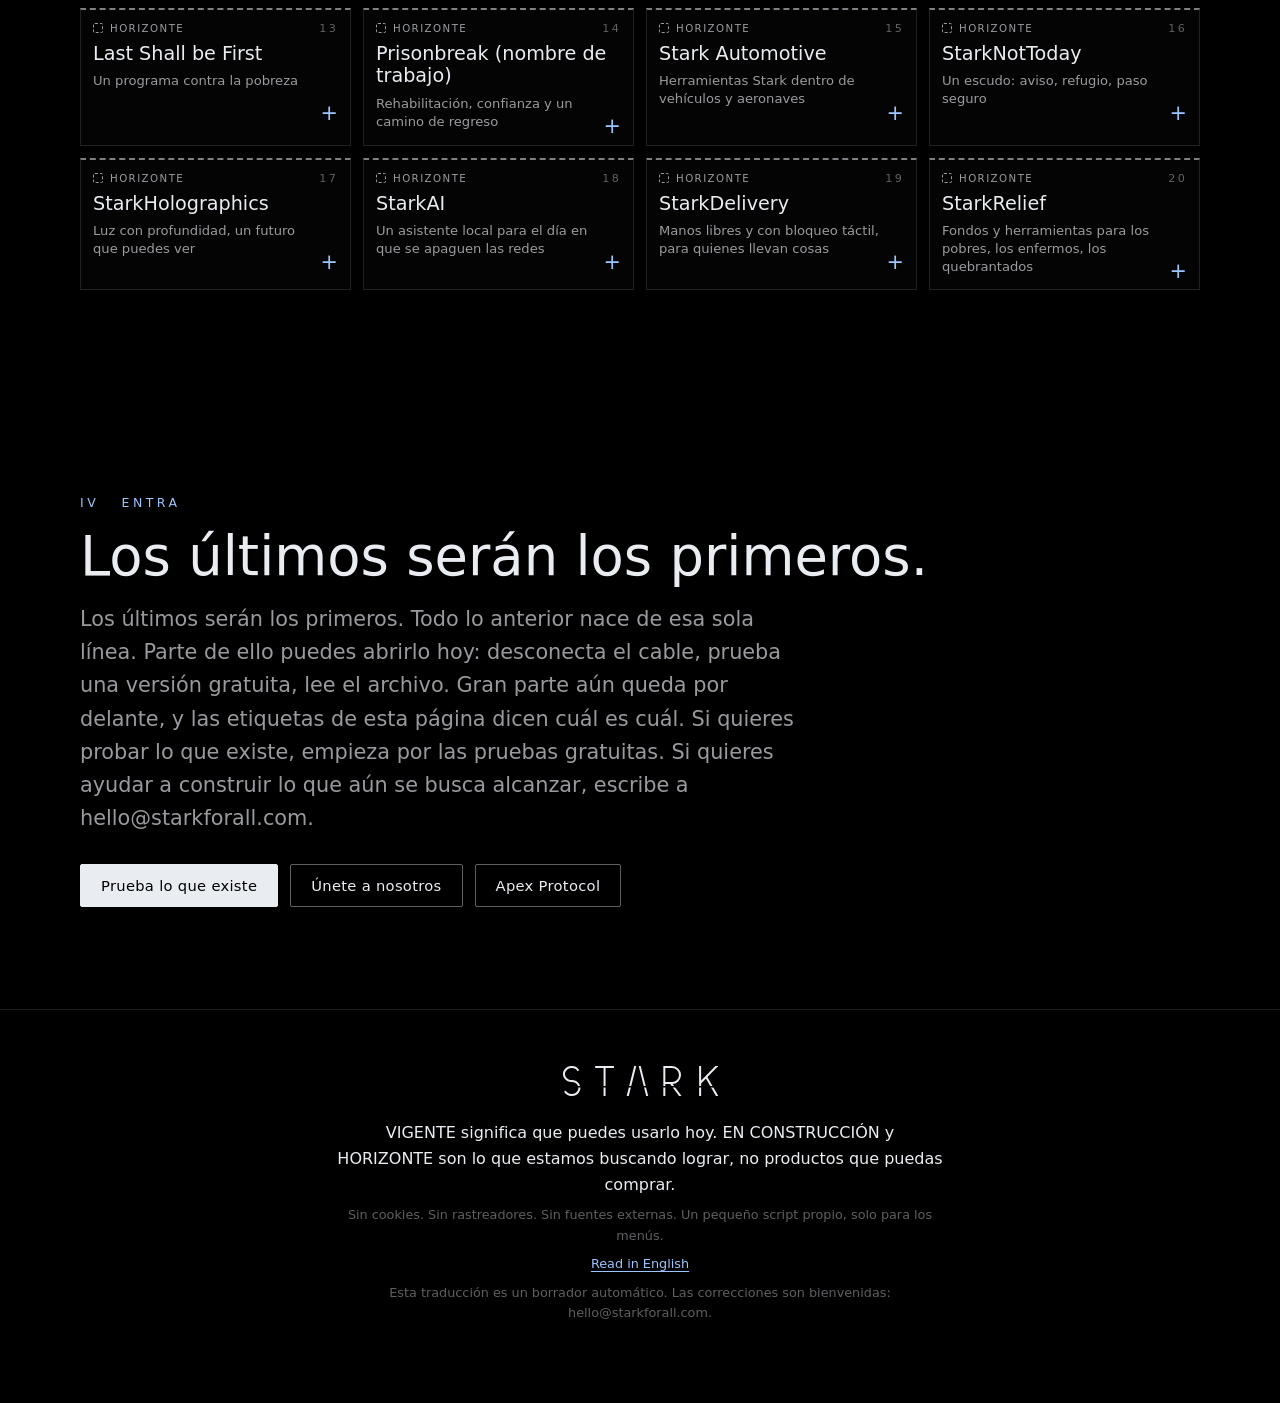
==== commit 26d56164: "Vital and Resonance live; counts recomputed (English and Spanish)" ====
--- a/es/index.html
+++ b/es/index.html
@@ -31,7 +31,7 @@
 <header class="top"><a class="wm" href="#top" aria-label="Stark, inicio de la página"><img src="../wordmark.svg" width="124" height="24" alt="Stark"></a>
 <nav class="menu" aria-label="Menú de la visión">
 <details class="dd" name="menu"><summary>Existe</summary><ul class="panel"><li><a href="#promises"><span class="d t-live" aria-hidden="true"></span>Las once promesas</a></li><li><a href="#home"><span class="d t-live" aria-hidden="true"></span>Stark Hogar</a></li><li><a href="#education"><span class="d t-live" aria-hidden="true"></span>Stark Educación</a></li><li><a href="#health"><span class="d t-live" aria-hidden="true"></span>Stark Salud</a></li><li><a href="#business"><span class="d t-live" aria-hidden="true"></span>Stark Oficios y negocios</a></li><li><a href="#community"><span class="d t-live" aria-hidden="true"></span>Stark Comunidad</a></li><li><a href="#studio"><span class="d t-live" aria-hidden="true"></span>Stark Estudio</a></li></ul></details>
-<details class="dd" name="menu"><summary>En construcción</summary><ul class="panel"><li><a href="#tenancy"><span class="d t-dev" aria-hidden="true"></span>Tenancy</a></li><li><a href="#caregiver"><span class="d t-dev" aria-hidden="true"></span>Caregiver</a></li><li><a href="#commons"><span class="d t-dev" aria-hidden="true"></span>Commons</a></li><li><a href="#vital"><span class="d t-dev" aria-hidden="true"></span>Vital</a></li><li><a href="#resonance"><span class="d t-dev" aria-hidden="true"></span>Resonance</a></li><li><a href="#launcher"><span class="d t-dev" aria-hidden="true"></span>La app Stark</a></li><li><a href="#shield"><span class="d t-dev" aria-hidden="true"></span>El escudo Apex</a></li><li><a href="#synthesis"><span class="d t-dev" aria-hidden="true"></span>Herramientas Synthesis</a></li><li><a href="#reading"><span class="d t-dev" aria-hidden="true"></span>Leer con Madeline</a></li><li><a href="#cosmos"><span class="d t-dev" aria-hidden="true"></span>Cosmos</a></li><li><a href="#retailmethod"><span class="d t-dev" aria-hidden="true"></span>El método Retail</a></li></ul></details>
+<details class="dd" name="menu"><summary>En construcción</summary><ul class="panel"><li><a href="#tenancy"><span class="d t-dev" aria-hidden="true"></span>Tenancy</a></li><li><a href="#caregiver"><span class="d t-dev" aria-hidden="true"></span>Caregiver</a></li><li><a href="#commons"><span class="d t-dev" aria-hidden="true"></span>Commons</a></li><li><a href="#launcher"><span class="d t-dev" aria-hidden="true"></span>La app Stark</a></li><li><a href="#shield"><span class="d t-dev" aria-hidden="true"></span>El escudo Apex</a></li><li><a href="#synthesis"><span class="d t-dev" aria-hidden="true"></span>Herramientas Synthesis</a></li><li><a href="#reading"><span class="d t-dev" aria-hidden="true"></span>Leer con Madeline</a></li><li><a href="#cosmos"><span class="d t-dev" aria-hidden="true"></span>Cosmos</a></li><li><a href="#retailmethod"><span class="d t-dev" aria-hidden="true"></span>El método Retail</a></li></ul></details>
 <details class="dd" name="menu"><summary>Horizonte</summary><ul class="panel two"><li><a href="#biorganics"><span class="d t-hor" aria-hidden="true"></span>Stark BioOrganics</a></li><li><a href="#goods"><span class="d t-hor" aria-hidden="true"></span>Stark Retail (bienes)</a></li><li><a href="#earthship"><span class="d t-hor" aria-hidden="true"></span>EarthShip</a></li><li><a href="#youth"><span class="d t-hor" aria-hidden="true"></span>Stark Youth</a></li><li><a href="#infancy"><span class="d t-hor" aria-hidden="true"></span>Stark Infancy</a></li><li><a href="#parents"><span class="d t-hor" aria-hidden="true"></span>Stark Maternal y Stark Paternal</a></li><li><a href="#mobile"><span class="d t-hor" aria-hidden="true"></span>StarkMobile y la voz de Stark</a></li><li><a href="#bionics"><span class="d t-hor" aria-hidden="true"></span>StarkBionics</a></li><li><a href="#synthetics"><span class="d t-hor" aria-hidden="true"></span>StarkSynthetics</a></li><li><a href="#bioeng"><span class="d t-hor" aria-hidden="true"></span>Stark Bioengineering</a></li><li><a href="#economy"><span class="d t-hor" aria-hidden="true"></span>StarkEconomy</a></li><li><a href="#pilgrim"><span class="d t-hor" aria-hidden="true"></span>StarkPilgrim</a></li><li><a href="#lastfirst"><span class="d t-hor" aria-hidden="true"></span>Last Shall be First</a></li><li><a href="#prisonbreak"><span class="d t-hor" aria-hidden="true"></span>Prisonbreak</a></li><li><a href="#automotive"><span class="d t-hor" aria-hidden="true"></span>Stark Automotive</a></li><li><a href="#nottoday"><span class="d t-hor" aria-hidden="true"></span>StarkNotToday</a></li><li><a href="#holo"><span class="d t-hor" aria-hidden="true"></span>StarkHolographics</a></li><li><a href="#ai"><span class="d t-hor" aria-hidden="true"></span>StarkAI</a></li><li><a href="#delivery"><span class="d t-hor" aria-hidden="true"></span>StarkDelivery</a></li><li><a href="#relief"><span class="d t-hor" aria-hidden="true"></span>StarkRelief</a></li></ul></details>
 </nav></header>
 <main id="top">
@@ -41,7 +41,7 @@
 <h1 id="h1">Imagina<br>lo imposible.</h1>
 <p class="lead">Stark aspira a un mundo que hoy suena a ficción. Parte de él puedes usarlo esta tarde. La mayor parte aún queda por delante. Cada recuadro de abajo dice cuál es cuál, y se abre en su lugar.</p>
 <p class="cta"><a class="btn" href="#exists">Lo que existe</a><a class="btn ghost" href="#reaching">Hacia lo que aspiramos</a></p>
-<p class="count">8 vigentes &middot; 11 en construcción &middot; 21 en el horizonte &middot; 2 programas insignia</p>
+<p class="count">8 vigentes &middot; 9 en construcción &middot; 21 en el horizonte &middot; 2 programas insignia</p>
 </section>
 
 <section class="flag" id="flagships" aria-labelledby="h-fl"><h2 class="vh" id="h-fl">Programas insignia</h2>
@@ -63,13 +63,13 @@
 
 <section id="exists" aria-labelledby="h-ex"><p class="kick">I &nbsp; Lo que ya existe</p>
 <h2 id="h-ex">Ábrelo hoy</h2>
-<p class="lead">Once promesas con una prueba cada una, y diecisiete productos en seis industrias. Desconecta el cable. Lee el archivo. Prueba antes de pagar.</p>
-<div class="tiles"><details class="tile k-live" id="promises" name="tile"><summary><span class="tn">01</span><span class="tag t-live">Vigente</span><h3>Las once promesas</h3><p class="tl">Desconecta el cable. Sigue funcionando.</p></summary><div class="body"><p class="scene">Desconecta el cable y trece de nuestras apps de navegador siguen funcionando. No podemos leer sus datos, porque las apps no contienen código que los envíe, y doce de ellas no piden una cuenta. Si olvidas la frase de contraseña en Family Vault, Ledger, Warden, Baseline o Fellowship, nadie puede abrirlo, ni siquiera nosotros. Quince productos se pagan una sola vez y sin suscripción, cada uno se puede probar antes de comprarlo, y el código de las apps de navegador se puede leer en archivos simples. Warden nunca califica un mensaje de seguro, la página de inicio no carga ningún script de terceros, y no hay reseñas ni cifras de usuarios inventadas. Cada promesa tiene una prueba que un desconocido puede ejecutar en un minuto.</p><p class="go"><a class="btn" href="https://starkforall.com/apex/es/">Lee las once promesas y sus pruebas</a></p></div></details><details class="tile k-live" id="home" name="tile"><summary><span class="tn">02</span><span class="tag t-live">Vigente</span><h3>Stark Hogar</h3><p class="tl">Papeles de familia y defensa contra estafas, en privado en tu propia computadora</p></summary><div class="body"><p class="scene">Imagina los papeles de toda una familia en un solo lugar sellado que solo tú puedes abrir.</p><ul class="prods"><li class="prod"><div class="ph"><a href="https://starkforall.com/family-vault.html"><b>Family Vault</b></a> <span class="tag t-live">Vigente</span></div><span>Los papeles de tu familia, sellados bajo una frase de contraseña que solo tú tienes.</span></li><li class="prod"><div class="ph"><a href="https://starkforall.com/warden.html"><b>Warden</b></a> <span class="tag t-live">Vigente</span></div><span>Practica la llamada de estafa o de cobro antes de que llegue y conoce tus derechos (solo EE. UU., información, no asesoría legal).</span></li></ul><p class="go"><a class="btn" href="https://starkforall.com/try/">Pruébalo gratis en tu navegador</a></p></div></details><details class="tile k-live" id="education" name="tile"><summary><span class="tn">03</span><span class="tag t-live">Vigente</span><h3>Stark Educación</h3><p class="tl">Enseña, aprende y lleva los registros escolares sin conexión</p></summary><div class="body"><p class="scene">Imagina a un niño con un tutor paciente y un salón de clases con su papeleo al día.</p><ul class="prods"><li class="prod"><div class="ph"><a href="https://starkforall.com/math.html"><b>Math</b></a> <span class="tag t-live">Vigente</span></div><span>Un tutor paciente, de Niño a Profesor, un paso a la vez.</span></li><li class="prod"><div class="ph"><a href="https://starkforall.com/classroom-hub.html"><b>Classroom Hub</b></a> <span class="tag t-live">Vigente</span></div><span>Lista de estudiantes, planificador, libro de calificaciones e informes en un solo panel.</span></li><li class="prod"><div class="ph"><a href="https://starkforall.com/homeroom.html"><b>Homeroom</b></a> <span class="tag t-live">Vigente</span></div><span>Horas, cursos, calificaciones y expedientes de educación en casa, guardados en casa.</span></li><li class="prod"><div class="ph"><a href="https://starkforall.com/cinema.html"><b>IntraTheater</b></a> <span class="tag t-live">Vigente</span></div><span>Un teatro familiar, un estudio de cine y un mundo por explorar.</span></li></ul><p class="go"><a class="btn" href="https://starkforall.com/try/">Pruébalo gratis en tu navegador</a></p></div></details><details class="tile k-live" id="health" name="tile"><summary><span class="tn">04</span><span class="tag t-live">Vigente</span><h3>Stark Salud</h3><p class="tl">Registros de atención que se quedan en tus propias máquinas</p></summary><div class="body"><p class="scene">Imagina una clínica pequeña cuyos registros nunca salen de sus propias paredes.</p><ul class="prods"><li class="prod"><div class="ph"><a href="https://starkforall.com/covenant.html"><b>Covenant</b></a> <span class="tag t-live">Vigente</span></div><span>Registros de la clínica guardados en las máquinas de la propia clínica. No es un expediente clínico electrónico certificado ni un dispositivo médico.</span></li></ul><p class="go"><a class="btn" href="https://starkforall.com/try/">Pruébalo gratis</a></p></div></details><details class="tile k-live" id="business" name="tile"><summary><span class="tn">05</span><span class="tag t-live">Vigente</span><h3>Stark Oficios y negocios</h3><p class="tl">Presupuestos, libros, obras y carreras, sin conexión</p></summary><div class="body"><p class="scene">Imagina el papeleo de medianoche del trabajador de oficio terminado antes de medianoche.</p><ul class="prods"><li class="prod"><div class="ph"><a href="https://starkforall.com/trades.html"><b>Trades</b></a> <span class="tag t-live">Vigente</span></div><span>Subcontratistas, presupuestos y pagos, sin suscripción y sin nube.</span></li><li class="prod"><div class="ph"><a href="https://starkforall.com/ledger.html"><b>Ledger</b></a> <span class="tag t-live">Vigente</span></div><span>Libros y facturas, sin conexión y cifrados, con un planificador llamado Months of cover. No es asesoría fiscal.</span></li><li class="prod"><div class="ph"><a href="https://starkforall.com/career.html"><b>Career</b></a> <span class="tag t-live">Vigente</span></div><span>Adapta un currículum y practica la entrevista. Nunca inventa experiencia.</span></li><li class="prod"><div class="ph"><a href="https://starkforall.com/builder.html"><b>Builder</b></a> <span class="tag t-live">Vigente</span></div><span>Planifica casas diminutas y aldeas en 3D. El dimensionamiento de vigas queda en manos de ingenieros, y lo dice.</span></li><li class="prod"><div class="ph"><a href="https://starkforall.com/baseline.html"><b>Baseline</b></a> <span class="tag t-live">Vigente</span></div><span>Preparación en seguridad para organizaciones pequeñas: inventario, lista de verificación, evidencia, manual de recuperación.</span></li></ul><p class="go"><a class="btn" href="https://starkforall.com/try/">Pruébalo gratis en tu navegador</a></p></div></details><details class="tile k-live" id="community" name="tile"><summary><span class="tn">06</span><span class="tag t-live">Vigente</span><h3>Stark Comunidad</h3><p class="tl">Cuida a tu gente y organiza tus reuniones</p></summary><div class="body"><p class="scene">Imagina una reunión de voluntarios donde el calendario de turnos, el concurso y la noche misma salen sin tropiezos.</p><ul class="prods"><li class="prod"><div class="ph"><a href="https://starkforall.com/event-kit.html"><b>Event Kit</b></a> <span class="tag t-live">Vigente</span></div><span>Noches de preguntas, trivia, game jams y torneos, sin conexión.</span></li><li class="prod"><div class="ph"><a href="https://starkforall.com/fellowship.html"><b>Fellowship</b></a> <span class="tag t-live">Vigente</span></div><span>Turnos, registro de asistencia, donaciones y cuidado para cualquier comunidad, bajo la frase de contraseña de cada persona.</span></li></ul><p class="go"><a class="btn" href="https://starkforall.com/try/">Pruébalo gratis en tu navegador</a></p></div></details><details class="tile k-live" id="studio" name="tile"><summary><span class="tn">07</span><span class="tag t-live">Vigente</span><h3>Stark Estudio</h3><p class="tl">Escríbelo, constrúyelo, fílmalo. Tus archivos siguen siendo tuyos</p></summary><div class="body"><p class="scene">Imagina una novela, un juego y una película, cada uno hecho en casa, sin cuenta y sin nube.</p><ul class="prods"><li class="prod"><div class="ph"><a href="https://starkforall.com/quill.html"><b>Quill</b></a> <span class="tag t-live">Vigente</span></div><span>Escribe una novela sin conexión. Tu libro sigue siendo texto simple.</span></li><li class="prod"><div class="ph"><a href="https://starkforall.com/studios.html"><b>World Engine</b></a> <span class="tag t-live">Vigente</span></div><span>Crea un juego sin programar y expórtalo como un solo archivo.</span></li><li class="prod"><div class="ph"><a href="https://starkforall.com/studio-creator.html"><b>Studio Creator</b></a> <span class="tag t-live">Vigente</span></div><span>Graba, edita y exporta video. Sin nube, sin IA.</span></li></ul><p class="go"><a class="btn" href="https://starkforall.com/studios.html">Ver los productos de estudio</a></p></div></details></div></section>
+<p class="lead">Once promesas con una prueba cada una, y diecinueve productos en seis industrias. Desconecta el cable. Lee el archivo. Prueba antes de pagar.</p>
+<div class="tiles"><details class="tile k-live" id="promises" name="tile"><summary><span class="tn">01</span><span class="tag t-live">Vigente</span><h3>Las once promesas</h3><p class="tl">Desconecta el cable. Sigue funcionando.</p></summary><div class="body"><p class="scene">Desconecta el cable y quince de nuestras apps de navegador siguen funcionando. No podemos leer sus datos, porque las apps no contienen código que los envíe, y catorce de ellas no piden una cuenta. Si olvidas la frase de contraseña en Family Vault, Ledger, Warden, Baseline, Fellowship o Vital, nadie puede abrirlo, ni siquiera nosotros. Diecisiete productos se pagan una sola vez y sin suscripción, cada uno se puede probar antes de comprarlo, y el código de las apps de navegador se puede leer en archivos simples. Warden nunca califica un mensaje de seguro, la página de inicio no carga ningún script de terceros, y no hay reseñas ni cifras de usuarios inventadas. Cada promesa tiene una prueba que un desconocido puede ejecutar en un minuto.</p><p class="go"><a class="btn" href="https://starkforall.com/apex/es/">Lee las once promesas y sus pruebas</a></p></div></details><details class="tile k-live" id="home" name="tile"><summary><span class="tn">02</span><span class="tag t-live">Vigente</span><h3>Stark Hogar</h3><p class="tl">Papeles de familia y defensa contra estafas, en privado en tu propia computadora</p></summary><div class="body"><p class="scene">Imagina los papeles de toda una familia en un solo lugar sellado que solo tú puedes abrir.</p><ul class="prods"><li class="prod"><div class="ph"><a href="https://starkforall.com/family-vault.html"><b>Family Vault</b></a> <span class="tag t-live">Vigente</span></div><span>Los papeles de tu familia, sellados bajo una frase de contraseña que solo tú tienes.</span></li><li class="prod"><div class="ph"><a href="https://starkforall.com/warden.html"><b>Warden</b></a> <span class="tag t-live">Vigente</span></div><span>Practica la llamada de estafa o de cobro antes de que llegue y conoce tus derechos (solo EE. UU., información, no asesoría legal).</span></li></ul><p class="go"><a class="btn" href="https://starkforall.com/try/">Pruébalo gratis en tu navegador</a></p></div></details><details class="tile k-live" id="education" name="tile"><summary><span class="tn">03</span><span class="tag t-live">Vigente</span><h3>Stark Educación</h3><p class="tl">Enseña, aprende y lleva los registros escolares sin conexión</p></summary><div class="body"><p class="scene">Imagina a un niño con un tutor paciente y un salón de clases con su papeleo al día.</p><ul class="prods"><li class="prod"><div class="ph"><a href="https://starkforall.com/math.html"><b>Math</b></a> <span class="tag t-live">Vigente</span></div><span>Un tutor paciente, de Niño a Profesor, un paso a la vez.</span></li><li class="prod"><div class="ph"><a href="https://starkforall.com/classroom-hub.html"><b>Classroom Hub</b></a> <span class="tag t-live">Vigente</span></div><span>Lista de estudiantes, planificador, libro de calificaciones e informes en un solo panel.</span></li><li class="prod"><div class="ph"><a href="https://starkforall.com/homeroom.html"><b>Homeroom</b></a> <span class="tag t-live">Vigente</span></div><span>Horas, cursos, calificaciones y expedientes de educación en casa, guardados en casa.</span></li><li class="prod"><div class="ph"><a href="https://starkforall.com/cinema.html"><b>IntraTheater</b></a> <span class="tag t-live">Vigente</span></div><span>Un teatro familiar, un estudio de cine y un mundo por explorar.</span></li><li class="prod"><div class="ph"><a href="https://starkapps.gumroad.com/l/stark-resonance"><b>Resonance</b></a> <span class="tag t-live">Vigente</span></div><span>Un laboratorio de física sin conexión para el campo giratorio, el motor de inducción y la resonancia. Dice con claridad que no produce electricidad.</span></li></ul><p class="go"><a class="btn" href="https://starkforall.com/try/">Pruébalo gratis en tu navegador</a></p></div></details><details class="tile k-live" id="health" name="tile"><summary><span class="tn">04</span><span class="tag t-live">Vigente</span><h3>Stark Salud</h3><p class="tl">Registros de atención que se quedan en tus propias máquinas</p></summary><div class="body"><p class="scene">Imagina una clínica pequeña cuyos registros nunca salen de sus propias paredes.</p><ul class="prods"><li class="prod"><div class="ph"><a href="https://starkforall.com/covenant.html"><b>Covenant</b></a> <span class="tag t-live">Vigente</span></div><span>Registros de la clínica guardados en las máquinas de la propia clínica. No es un expediente clínico electrónico certificado ni un dispositivo médico.</span></li><li class="prod"><div class="ph"><a href="https://starkapps.gumroad.com/l/stark-vital"><b>Vital</b></a> <span class="tag t-live">Vigente</span></div><span>Tus propios hábitos, probados un cambio a la vez, en tu propio dispositivo. Solo información, nunca un diagnóstico.</span></li></ul><p class="go"><a class="btn" href="https://starkforall.com/try/">Pruébalo gratis</a></p></div></details><details class="tile k-live" id="business" name="tile"><summary><span class="tn">05</span><span class="tag t-live">Vigente</span><h3>Stark Oficios y negocios</h3><p class="tl">Presupuestos, libros, obras y carreras, sin conexión</p></summary><div class="body"><p class="scene">Imagina el papeleo de medianoche del trabajador de oficio terminado antes de medianoche.</p><ul class="prods"><li class="prod"><div class="ph"><a href="https://starkforall.com/trades.html"><b>Trades</b></a> <span class="tag t-live">Vigente</span></div><span>Subcontratistas, presupuestos y pagos, sin suscripción y sin nube.</span></li><li class="prod"><div class="ph"><a href="https://starkforall.com/ledger.html"><b>Ledger</b></a> <span class="tag t-live">Vigente</span></div><span>Libros y facturas, sin conexión y cifrados, con un planificador llamado Months of cover. No es asesoría fiscal.</span></li><li class="prod"><div class="ph"><a href="https://starkforall.com/career.html"><b>Career</b></a> <span class="tag t-live">Vigente</span></div><span>Adapta un currículum y practica la entrevista. Nunca inventa experiencia.</span></li><li class="prod"><div class="ph"><a href="https://starkforall.com/builder.html"><b>Builder</b></a> <span class="tag t-live">Vigente</span></div><span>Planifica casas diminutas y aldeas en 3D. El dimensionamiento de vigas queda en manos de ingenieros, y lo dice.</span></li><li class="prod"><div class="ph"><a href="https://starkforall.com/baseline.html"><b>Baseline</b></a> <span class="tag t-live">Vigente</span></div><span>Preparación en seguridad para organizaciones pequeñas: inventario, lista de verificación, evidencia, manual de recuperación.</span></li></ul><p class="go"><a class="btn" href="https://starkforall.com/try/">Pruébalo gratis en tu navegador</a></p></div></details><details class="tile k-live" id="community" name="tile"><summary><span class="tn">06</span><span class="tag t-live">Vigente</span><h3>Stark Comunidad</h3><p class="tl">Cuida a tu gente y organiza tus reuniones</p></summary><div class="body"><p class="scene">Imagina una reunión de voluntarios donde el calendario de turnos, el concurso y la noche misma salen sin tropiezos.</p><ul class="prods"><li class="prod"><div class="ph"><a href="https://starkforall.com/event-kit.html"><b>Event Kit</b></a> <span class="tag t-live">Vigente</span></div><span>Noches de preguntas, trivia, game jams y torneos, sin conexión.</span></li><li class="prod"><div class="ph"><a href="https://starkforall.com/fellowship.html"><b>Fellowship</b></a> <span class="tag t-live">Vigente</span></div><span>Turnos, registro de asistencia, donaciones y cuidado para cualquier comunidad, bajo la frase de contraseña de cada persona.</span></li></ul><p class="go"><a class="btn" href="https://starkforall.com/try/">Pruébalo gratis en tu navegador</a></p></div></details><details class="tile k-live" id="studio" name="tile"><summary><span class="tn">07</span><span class="tag t-live">Vigente</span><h3>Stark Estudio</h3><p class="tl">Escríbelo, constrúyelo, fílmalo. Tus archivos siguen siendo tuyos</p></summary><div class="body"><p class="scene">Imagina una novela, un juego y una película, cada uno hecho en casa, sin cuenta y sin nube.</p><ul class="prods"><li class="prod"><div class="ph"><a href="https://starkforall.com/quill.html"><b>Quill</b></a> <span class="tag t-live">Vigente</span></div><span>Escribe una novela sin conexión. Tu libro sigue siendo texto simple.</span></li><li class="prod"><div class="ph"><a href="https://starkforall.com/studios.html"><b>World Engine</b></a> <span class="tag t-live">Vigente</span></div><span>Crea un juego sin programar y expórtalo como un solo archivo.</span></li><li class="prod"><div class="ph"><a href="https://starkforall.com/studio-creator.html"><b>Studio Creator</b></a> <span class="tag t-live">Vigente</span></div><span>Graba, edita y exporta video. Sin nube, sin IA.</span></li></ul><p class="go"><a class="btn" href="https://starkforall.com/studios.html">Ver los productos de estudio</a></p></div></details></div></section>
 
 <section id="building" aria-labelledby="h-bu"><p class="kick">II &nbsp; Lo que se está construyendo</p>
 <h2 id="h-bu">En el banco de trabajo</h2>
-<p class="lead">Cinco productos aún no a la venta, un recuadro cada uno: tres próximamente, dos construidos con pruebas gratuitas. Sin fechas.</p>
-<div class="tiles"><details class="tile k-build" id="tenancy" name="tile"><summary><span class="tn">01</span><span class="tag t-dev">En construcción</span><h3>Tenancy</h3><p class="tl">Un registro privado de una vivienda alquilada</p></summary><div class="body"><p class="scene">Próximamente: un registro fechado y privado de un arrendamiento, guardado en el propio dispositivo de quien alquila.</p></div></details><details class="tile k-build" id="caregiver" name="tile"><summary><span class="tn">02</span><span class="tag t-dev">En construcción</span><h3>Caregiver</h3><p class="tl">Medicinas, citas, el turno de cuidados</p></summary><div class="body"><p class="scene">Próximamente: un lugar tranquilo para las medicinas, el registro de dosis, las citas y el turno de cuidados de alguien a quien cuidas. Solo información.</p></div></details><details class="tile k-build" id="commons" name="tile"><summary><span class="tn">03</span><span class="tag t-dev">En construcción</span><h3>Commons</h3><p class="tl">Un cuaderno de investigación sin conexión</p></summary><div class="body"><p class="scene">Próximamente: un cuaderno para la investigación abierta, con controles de calidad y un depurador de datos personales.</p></div></details><details class="tile k-build" id="vital" name="tile"><summary><span class="tn">04</span><span class="tag t-dev">En construcción</span><h3>Vital</h3><p class="tl">Tus propios hábitos, probados un cambio a la vez</p></summary><div class="body"><p class="scene">Construido, con una prueba gratuita abierta ahora y aún no en la tienda: un entrenador privado para cuerpo y mente que estudia tus propias notas en tu propio dispositivo, ejecuta pequeños experimentos personales y muestra qué cambió. Solo información, nunca un diagnóstico.</p><p class="go"><a class="btn" href="https://starkforall.com/try/vital/">Prueba Vital gratis</a></p></div></details><details class="tile k-build" id="resonance" name="tile"><summary><span class="tn">05</span><span class="tag t-dev">En construcción</span><h3>Resonance</h3><p class="tl">Un laboratorio de física sin conexión</p></summary><div class="body"><p class="scene">Construido, con una prueba gratuita abierta ahora y aún no en la tienda: un laboratorio sin conexión para el campo giratorio, el motor de inducción y la resonancia, creado para decir con claridad que no produce electricidad.</p><p class="go"><a class="btn" href="https://starkforall.com/try/resonance/">Prueba Resonance gratis</a></p></div></details><details class="tile k-build" id="launcher" name="tile"><summary><span class="tn">06</span><span class="tag t-dev">En construcción</span><h3>La app Stark</h3><p class="tl">Todas las apps de Stark en un lanzador sin conexión</p></summary><div class="body"><p class="scene">En desarrollo: seis ediciones, Complete, Business, Clinics, Families, Personal y Schools, un lanzador cada una, todas sin conexión.</p></div></details><details class="tile k-build" id="shield" name="tile"><summary><span class="tn">07</span><span class="tag t-dev">En construcción</span><h3>El escudo Apex</h3><p class="tl">Alerta temprana, kits de resiliencia, coordinación de crisis</p></summary><div class="body"><p class="scene">En desarrollo: alertas comunitarias para inundaciones, incendios, tormentas, calor y brotes, pensadas para viajar por radio o malla cuando la red se silencie; kits de resiliencia; coordinación de crisis para equipos de ayuda. Warden, la primera pieza de protección digital, está vigente hoy.</p></div></details><details class="tile k-build" id="synthesis" name="tile"><summary><span class="tn">08</span><span class="tag t-dev">En construcción</span><h3>Herramientas Synthesis</h3><p class="tl">Registros de alimentos, agua y energía que las comunidades poseen</p></summary><div class="body"><p class="scene">En desarrollo: Synthesis Farm, Water, Energy y Village, registros y herramientas de planificación para alimentos, agua y energía que una comunidad puede poseer y reparar, con registros de despensa para bancos de alimentos.</p></div></details><details class="tile k-build" id="reading" name="tile"><summary><span class="tn">09</span><span class="tag t-dev">En construcción</span><h3>Leer con Madeline</h3><p class="tl">Lectura para cada niño, en teléfonos y computadoras viejos</p></summary><div class="body"><p class="scene">En desarrollo: ayuda para leer y kits de aprendizaje para cada niño, pensados para los teléfonos y las computadoras que la gente ya tiene.</p></div></details><details class="tile k-build" id="cosmos" name="tile"><summary><span class="tn">10</span><span class="tag t-dev">En construcción</span><h3>Cosmos</h3><p class="tl">El universo en tu bolsillo, sin conexión</p></summary><div class="body"><p class="scene">En desarrollo: un mapa del universo y del cielo de esta noche, sin conexión.</p></div></details><details class="tile k-build" id="retailmethod" name="tile"><summary><span class="tn">11</span><span class="tag t-dev">En construcción</span><h3>El método Retail</h3><p class="tl">Pruébalo, lee la etiqueta honesta, escanea la tarjeta</p></summary><div class="body"><p class="scene">En desarrollo: una forma de comprar sin dudas. Prueba la cosa en tu propio teléfono, lee una etiqueta que dice lo que no puede hacer, escanea una tarjeta para el resto. Se apoya en las dieciocho pruebas gratuitas de navegador que ya existen.</p></div></details></div></section>
+<p class="lead">Tres productos aún no a la venta, un recuadro cada uno, todos próximamente. Sin fechas.</p>
+<div class="tiles"><details class="tile k-build" id="tenancy" name="tile"><summary><span class="tn">01</span><span class="tag t-dev">En construcción</span><h3>Tenancy</h3><p class="tl">Un registro privado de una vivienda alquilada</p></summary><div class="body"><p class="scene">Próximamente: un registro fechado y privado de un arrendamiento, guardado en el propio dispositivo de quien alquila.</p></div></details><details class="tile k-build" id="caregiver" name="tile"><summary><span class="tn">02</span><span class="tag t-dev">En construcción</span><h3>Caregiver</h3><p class="tl">Medicinas, citas, el turno de cuidados</p></summary><div class="body"><p class="scene">Próximamente: un lugar tranquilo para las medicinas, el registro de dosis, las citas y el turno de cuidados de alguien a quien cuidas. Solo información.</p></div></details><details class="tile k-build" id="commons" name="tile"><summary><span class="tn">03</span><span class="tag t-dev">En construcción</span><h3>Commons</h3><p class="tl">Un cuaderno de investigación sin conexión</p></summary><div class="body"><p class="scene">Próximamente: un cuaderno para la investigación abierta, con controles de calidad y un depurador de datos personales.</p></div></details><details class="tile k-build" id="launcher" name="tile"><summary><span class="tn">04</span><span class="tag t-dev">En construcción</span><h3>La app Stark</h3><p class="tl">Todas las apps de Stark en un lanzador sin conexión</p></summary><div class="body"><p class="scene">En desarrollo: seis ediciones, Complete, Business, Clinics, Families, Personal y Schools, un lanzador cada una, todas sin conexión.</p></div></details><details class="tile k-build" id="shield" name="tile"><summary><span class="tn">05</span><span class="tag t-dev">En construcción</span><h3>El escudo Apex</h3><p class="tl">Alerta temprana, kits de resiliencia, coordinación de crisis</p></summary><div class="body"><p class="scene">En desarrollo: alertas comunitarias para inundaciones, incendios, tormentas, calor y brotes, pensadas para viajar por radio o malla cuando la red se silencie; kits de resiliencia; coordinación de crisis para equipos de ayuda. Warden, la primera pieza de protección digital, está vigente hoy.</p></div></details><details class="tile k-build" id="synthesis" name="tile"><summary><span class="tn">06</span><span class="tag t-dev">En construcción</span><h3>Herramientas Synthesis</h3><p class="tl">Registros de alimentos, agua y energía que las comunidades poseen</p></summary><div class="body"><p class="scene">En desarrollo: Synthesis Farm, Water, Energy y Village, registros y herramientas de planificación para alimentos, agua y energía que una comunidad puede poseer y reparar, con registros de despensa para bancos de alimentos.</p></div></details><details class="tile k-build" id="reading" name="tile"><summary><span class="tn">07</span><span class="tag t-dev">En construcción</span><h3>Leer con Madeline</h3><p class="tl">Lectura para cada niño, en teléfonos y computadoras viejos</p></summary><div class="body"><p class="scene">En desarrollo: ayuda para leer y kits de aprendizaje para cada niño, pensados para los teléfonos y las computadoras que la gente ya tiene.</p></div></details><details class="tile k-build" id="cosmos" name="tile"><summary><span class="tn">08</span><span class="tag t-dev">En construcción</span><h3>Cosmos</h3><p class="tl">El universo en tu bolsillo, sin conexión</p></summary><div class="body"><p class="scene">En desarrollo: un mapa del universo y del cielo de esta noche, sin conexión.</p></div></details><details class="tile k-build" id="retailmethod" name="tile"><summary><span class="tn">09</span><span class="tag t-dev">En construcción</span><h3>El método Retail</h3><p class="tl">Pruébalo, lee la etiqueta honesta, escanea la tarjeta</p></summary><div class="body"><p class="scene">En desarrollo: una forma de comprar sin dudas. Prueba la cosa en tu propio teléfono, lee una etiqueta que dice lo que no puede hacer, escanea una tarjeta para el resto. Se apoya en las dieciocho pruebas gratuitas de navegador que ya existen.</p></div></details></div></section>
 
 <section id="reaching" aria-labelledby="h-re"><p class="kick">III &nbsp; Hacia lo que aspiramos</p>
 <h2 id="h-re">Lo imposible, una imagen a la vez</h2>
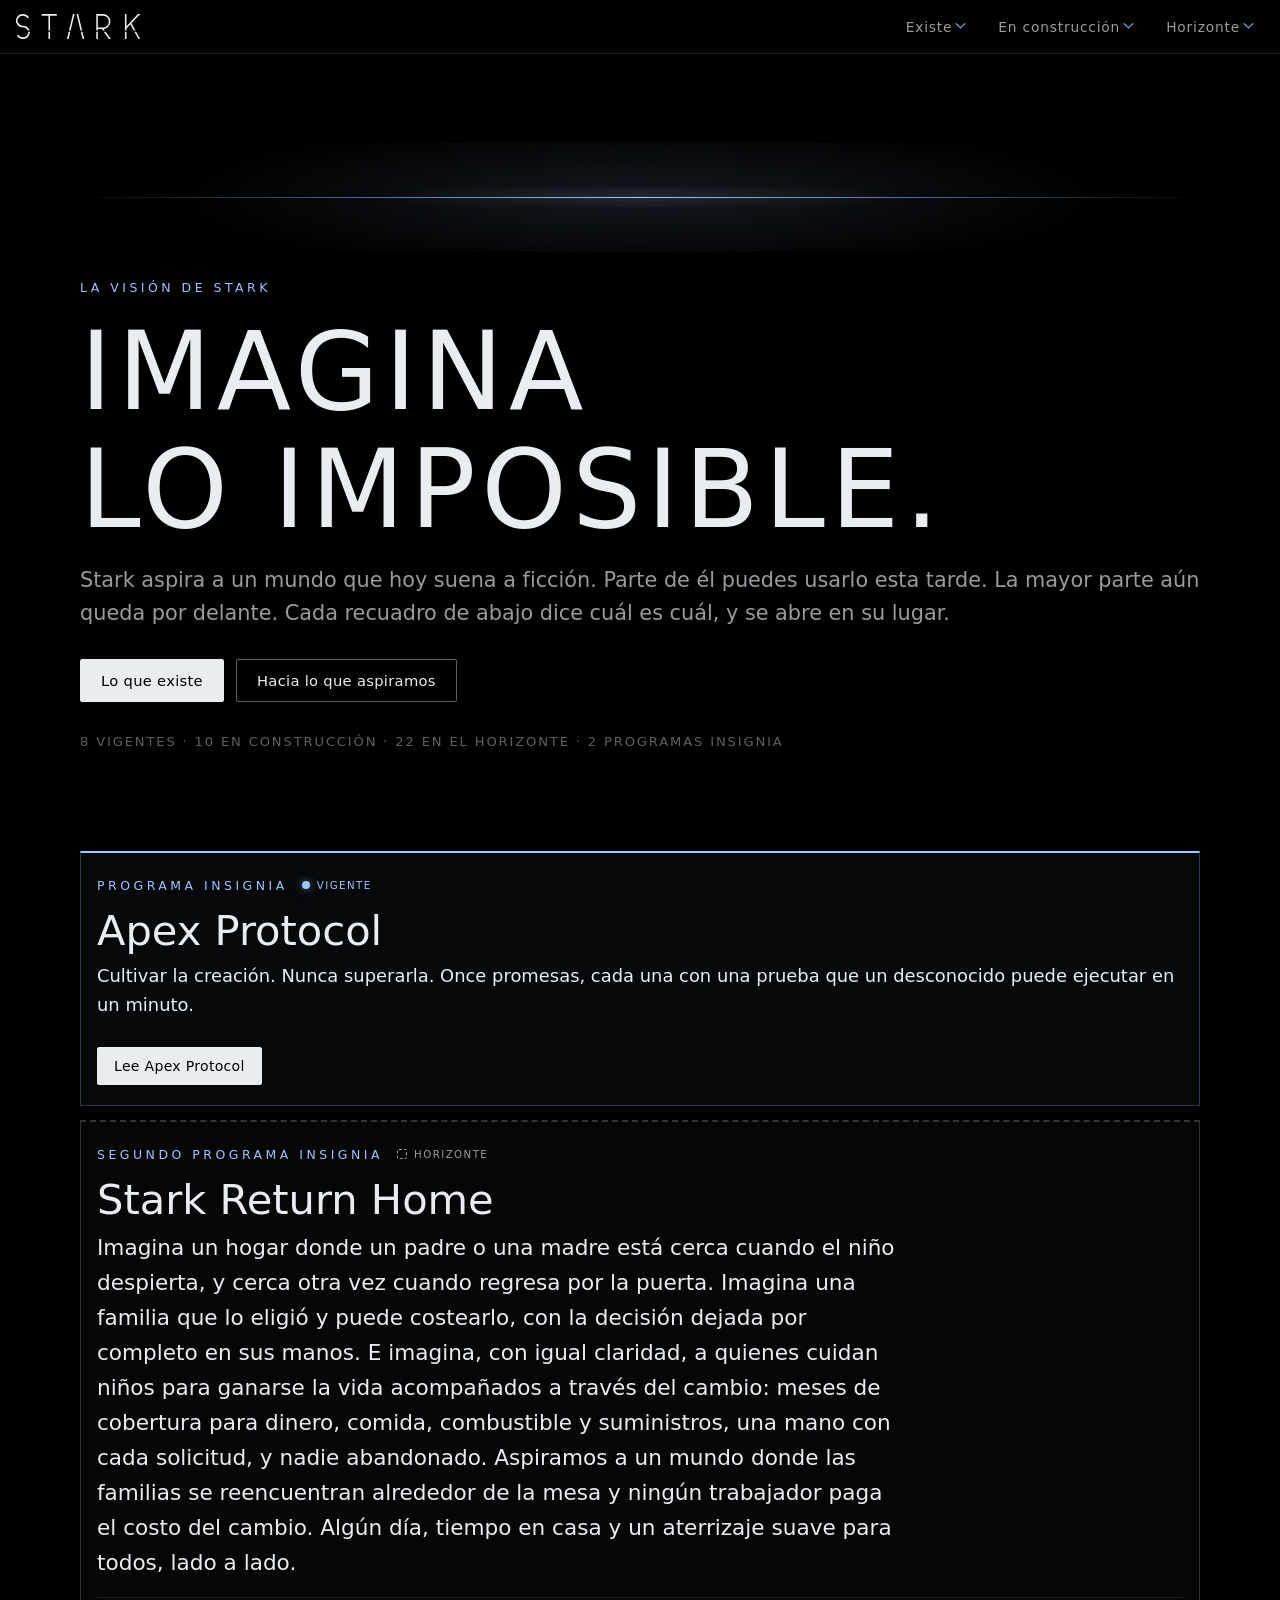
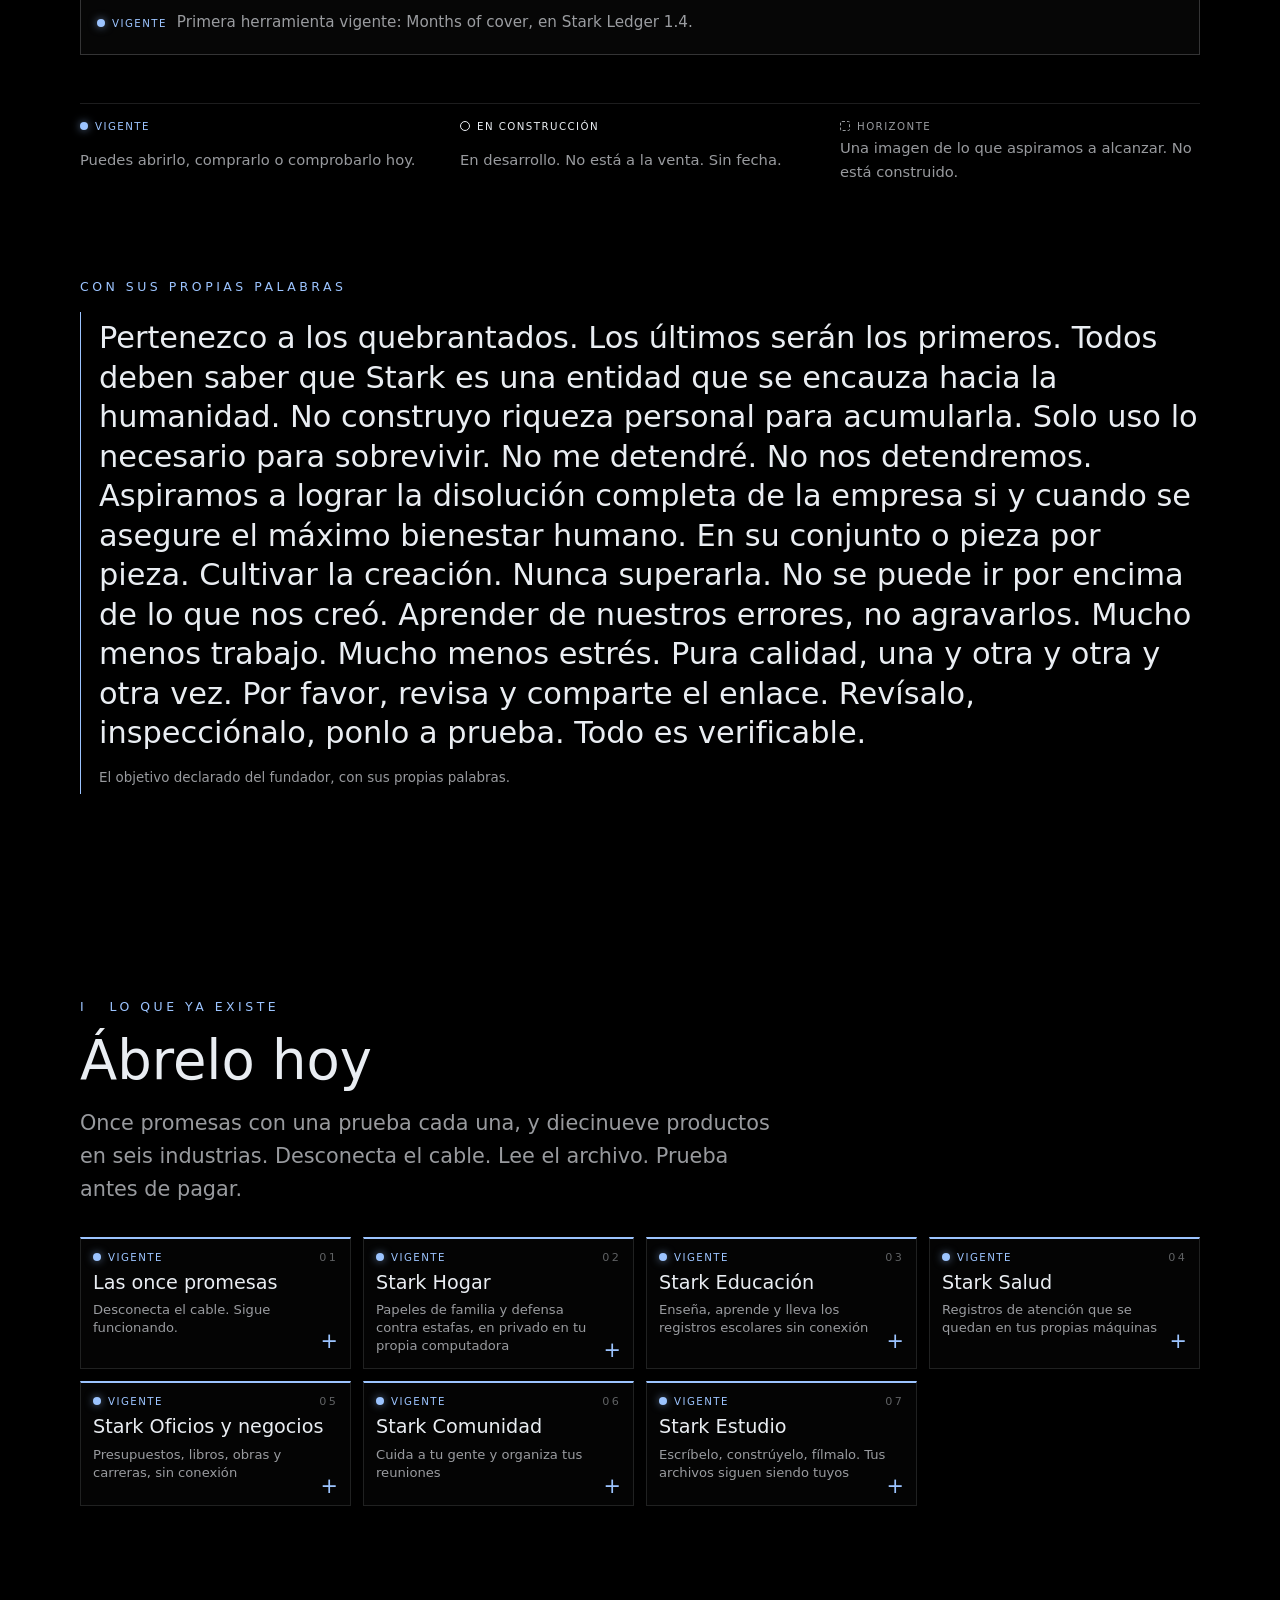
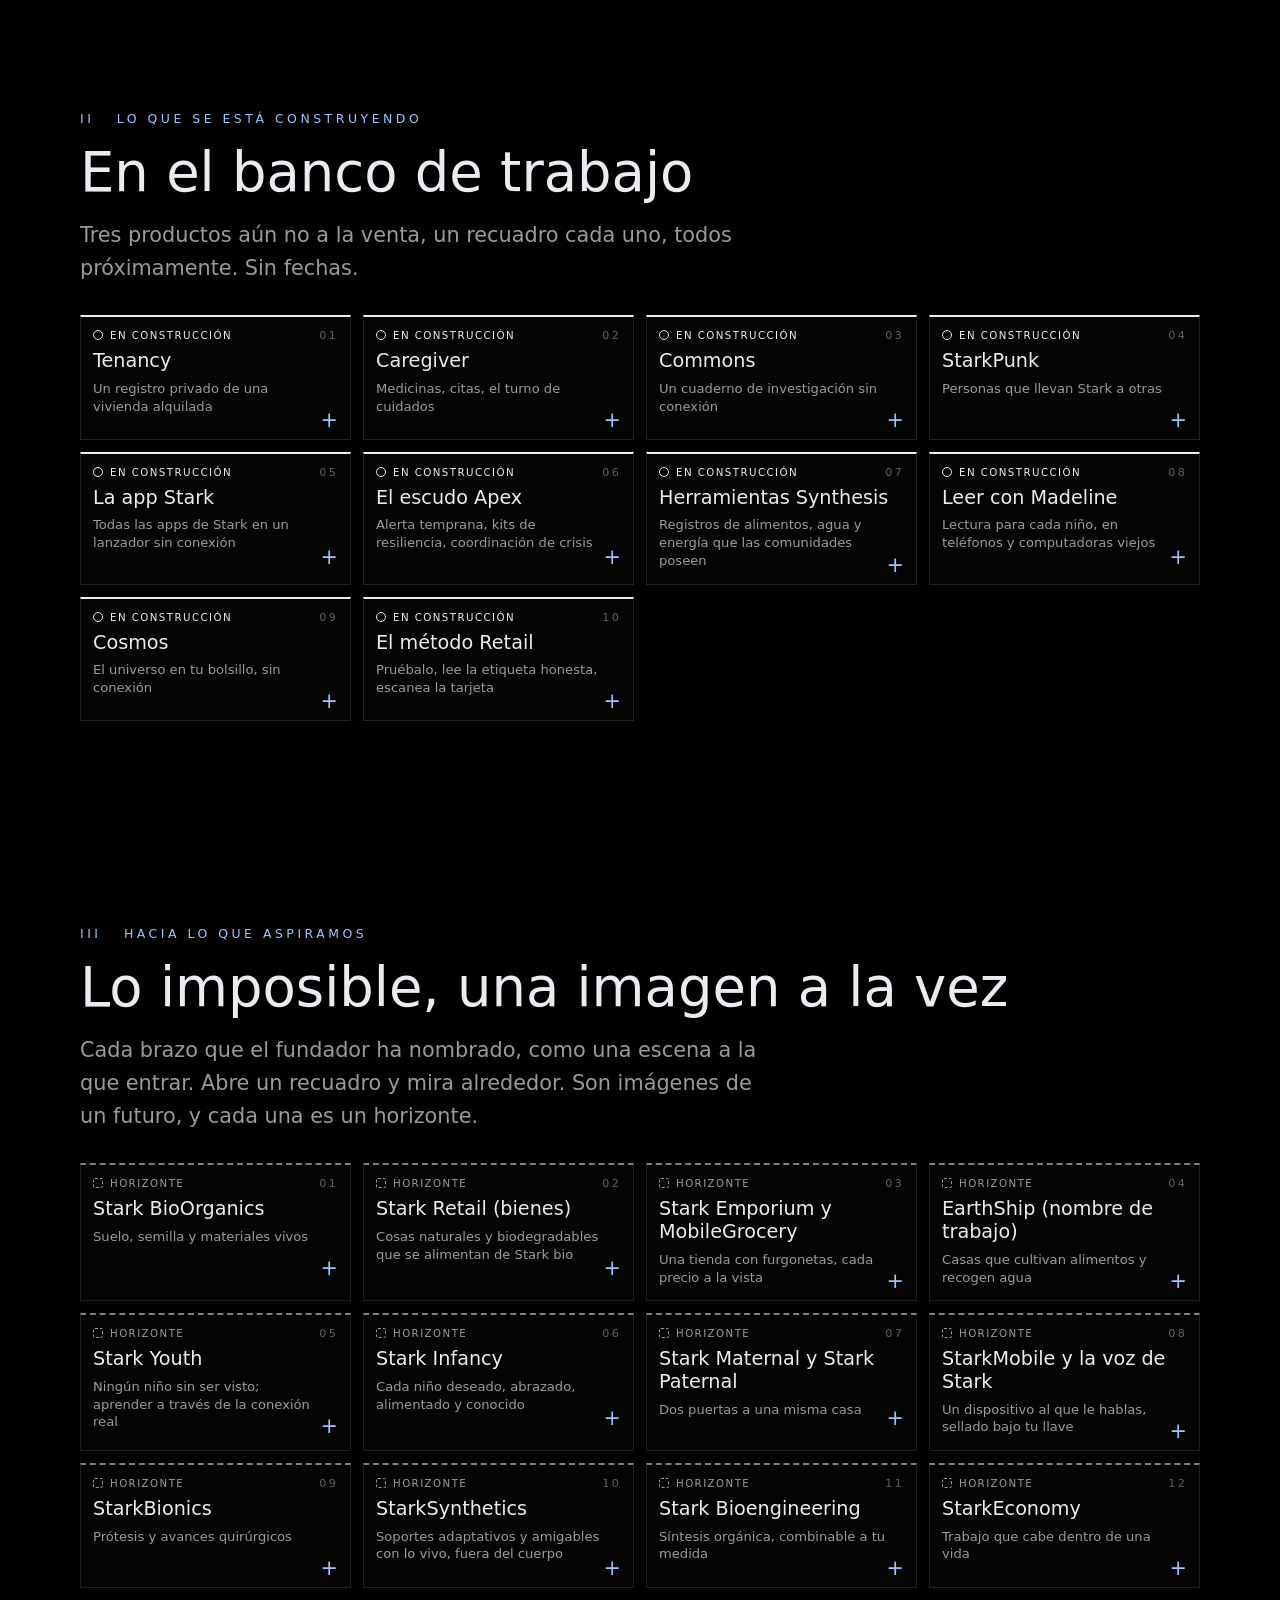
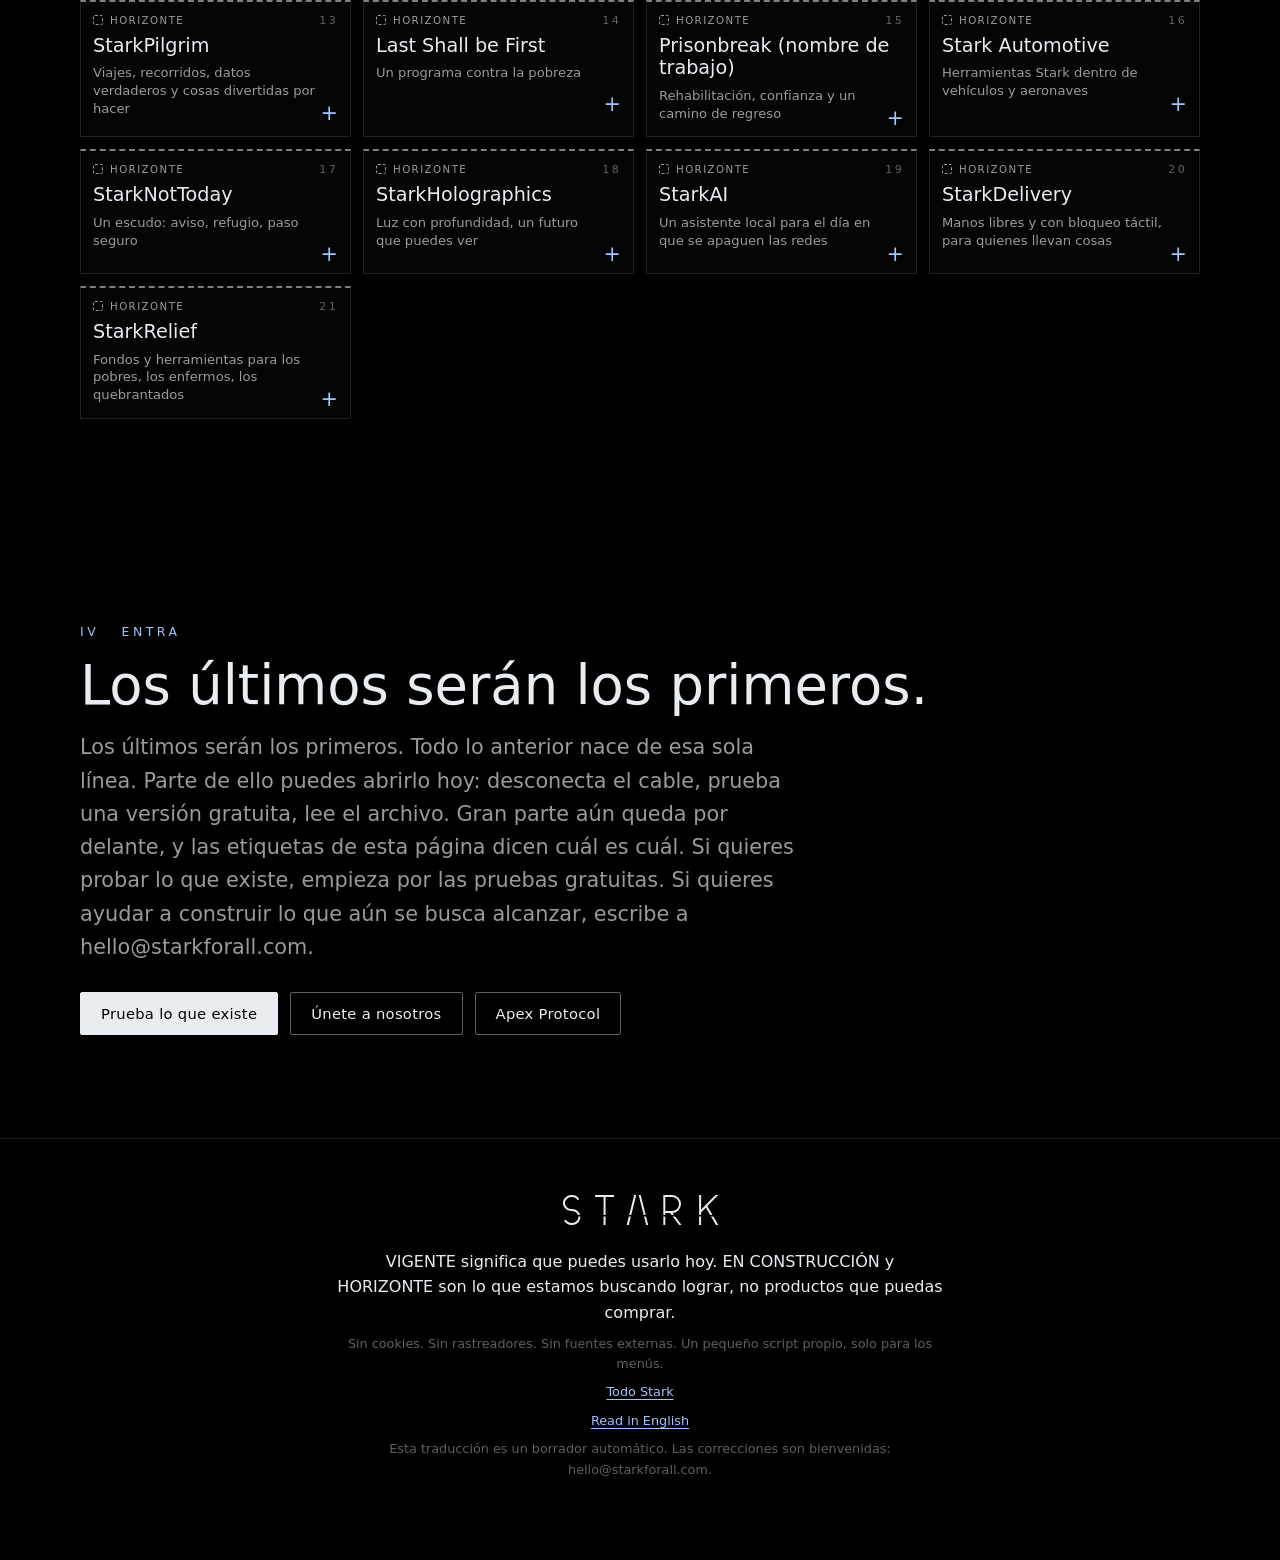
==== commit 3095153e: "Emporium (horizon) and StarkPunk (building) added; link to The whole of Stark" ====
--- a/es/index.html
+++ b/es/index.html
@@ -31,8 +31,8 @@
 <header class="top"><a class="wm" href="#top" aria-label="Stark, inicio de la página"><img src="../wordmark.svg" width="124" height="24" alt="Stark"></a>
 <nav class="menu" aria-label="Menú de la visión">
 <details class="dd" name="menu"><summary>Existe</summary><ul class="panel"><li><a href="#promises"><span class="d t-live" aria-hidden="true"></span>Las once promesas</a></li><li><a href="#home"><span class="d t-live" aria-hidden="true"></span>Stark Hogar</a></li><li><a href="#education"><span class="d t-live" aria-hidden="true"></span>Stark Educación</a></li><li><a href="#health"><span class="d t-live" aria-hidden="true"></span>Stark Salud</a></li><li><a href="#business"><span class="d t-live" aria-hidden="true"></span>Stark Oficios y negocios</a></li><li><a href="#community"><span class="d t-live" aria-hidden="true"></span>Stark Comunidad</a></li><li><a href="#studio"><span class="d t-live" aria-hidden="true"></span>Stark Estudio</a></li></ul></details>
-<details class="dd" name="menu"><summary>En construcción</summary><ul class="panel"><li><a href="#tenancy"><span class="d t-dev" aria-hidden="true"></span>Tenancy</a></li><li><a href="#caregiver"><span class="d t-dev" aria-hidden="true"></span>Caregiver</a></li><li><a href="#commons"><span class="d t-dev" aria-hidden="true"></span>Commons</a></li><li><a href="#launcher"><span class="d t-dev" aria-hidden="true"></span>La app Stark</a></li><li><a href="#shield"><span class="d t-dev" aria-hidden="true"></span>El escudo Apex</a></li><li><a href="#synthesis"><span class="d t-dev" aria-hidden="true"></span>Herramientas Synthesis</a></li><li><a href="#reading"><span class="d t-dev" aria-hidden="true"></span>Leer con Madeline</a></li><li><a href="#cosmos"><span class="d t-dev" aria-hidden="true"></span>Cosmos</a></li><li><a href="#retailmethod"><span class="d t-dev" aria-hidden="true"></span>El método Retail</a></li></ul></details>
-<details class="dd" name="menu"><summary>Horizonte</summary><ul class="panel two"><li><a href="#biorganics"><span class="d t-hor" aria-hidden="true"></span>Stark BioOrganics</a></li><li><a href="#goods"><span class="d t-hor" aria-hidden="true"></span>Stark Retail (bienes)</a></li><li><a href="#earthship"><span class="d t-hor" aria-hidden="true"></span>EarthShip</a></li><li><a href="#youth"><span class="d t-hor" aria-hidden="true"></span>Stark Youth</a></li><li><a href="#infancy"><span class="d t-hor" aria-hidden="true"></span>Stark Infancy</a></li><li><a href="#parents"><span class="d t-hor" aria-hidden="true"></span>Stark Maternal y Stark Paternal</a></li><li><a href="#mobile"><span class="d t-hor" aria-hidden="true"></span>StarkMobile y la voz de Stark</a></li><li><a href="#bionics"><span class="d t-hor" aria-hidden="true"></span>StarkBionics</a></li><li><a href="#synthetics"><span class="d t-hor" aria-hidden="true"></span>StarkSynthetics</a></li><li><a href="#bioeng"><span class="d t-hor" aria-hidden="true"></span>Stark Bioengineering</a></li><li><a href="#economy"><span class="d t-hor" aria-hidden="true"></span>StarkEconomy</a></li><li><a href="#pilgrim"><span class="d t-hor" aria-hidden="true"></span>StarkPilgrim</a></li><li><a href="#lastfirst"><span class="d t-hor" aria-hidden="true"></span>Last Shall be First</a></li><li><a href="#prisonbreak"><span class="d t-hor" aria-hidden="true"></span>Prisonbreak</a></li><li><a href="#automotive"><span class="d t-hor" aria-hidden="true"></span>Stark Automotive</a></li><li><a href="#nottoday"><span class="d t-hor" aria-hidden="true"></span>StarkNotToday</a></li><li><a href="#holo"><span class="d t-hor" aria-hidden="true"></span>StarkHolographics</a></li><li><a href="#ai"><span class="d t-hor" aria-hidden="true"></span>StarkAI</a></li><li><a href="#delivery"><span class="d t-hor" aria-hidden="true"></span>StarkDelivery</a></li><li><a href="#relief"><span class="d t-hor" aria-hidden="true"></span>StarkRelief</a></li></ul></details>
+<details class="dd" name="menu"><summary>En construcción</summary><ul class="panel"><li><a href="#tenancy"><span class="d t-dev" aria-hidden="true"></span>Tenancy</a></li><li><a href="#caregiver"><span class="d t-dev" aria-hidden="true"></span>Caregiver</a></li><li><a href="#commons"><span class="d t-dev" aria-hidden="true"></span>Commons</a></li><li><a href="#punk"><span class="d t-dev" aria-hidden="true"></span>StarkPunk</a></li><li><a href="#launcher"><span class="d t-dev" aria-hidden="true"></span>La app Stark</a></li><li><a href="#shield"><span class="d t-dev" aria-hidden="true"></span>El escudo Apex</a></li><li><a href="#synthesis"><span class="d t-dev" aria-hidden="true"></span>Herramientas Synthesis</a></li><li><a href="#reading"><span class="d t-dev" aria-hidden="true"></span>Leer con Madeline</a></li><li><a href="#cosmos"><span class="d t-dev" aria-hidden="true"></span>Cosmos</a></li><li><a href="#retailmethod"><span class="d t-dev" aria-hidden="true"></span>El método Retail</a></li></ul></details>
+<details class="dd" name="menu"><summary>Horizonte</summary><ul class="panel two"><li><a href="#biorganics"><span class="d t-hor" aria-hidden="true"></span>Stark BioOrganics</a></li><li><a href="#goods"><span class="d t-hor" aria-hidden="true"></span>Stark Retail (bienes)</a></li><li><a href="#emporium"><span class="d t-hor" aria-hidden="true"></span>Stark Emporium y MobileGrocery</a></li><li><a href="#earthship"><span class="d t-hor" aria-hidden="true"></span>EarthShip</a></li><li><a href="#youth"><span class="d t-hor" aria-hidden="true"></span>Stark Youth</a></li><li><a href="#infancy"><span class="d t-hor" aria-hidden="true"></span>Stark Infancy</a></li><li><a href="#parents"><span class="d t-hor" aria-hidden="true"></span>Stark Maternal y Stark Paternal</a></li><li><a href="#mobile"><span class="d t-hor" aria-hidden="true"></span>StarkMobile y la voz de Stark</a></li><li><a href="#bionics"><span class="d t-hor" aria-hidden="true"></span>StarkBionics</a></li><li><a href="#synthetics"><span class="d t-hor" aria-hidden="true"></span>StarkSynthetics</a></li><li><a href="#bioeng"><span class="d t-hor" aria-hidden="true"></span>Stark Bioengineering</a></li><li><a href="#economy"><span class="d t-hor" aria-hidden="true"></span>StarkEconomy</a></li><li><a href="#pilgrim"><span class="d t-hor" aria-hidden="true"></span>StarkPilgrim</a></li><li><a href="#lastfirst"><span class="d t-hor" aria-hidden="true"></span>Last Shall be First</a></li><li><a href="#prisonbreak"><span class="d t-hor" aria-hidden="true"></span>Prisonbreak</a></li><li><a href="#automotive"><span class="d t-hor" aria-hidden="true"></span>Stark Automotive</a></li><li><a href="#nottoday"><span class="d t-hor" aria-hidden="true"></span>StarkNotToday</a></li><li><a href="#holo"><span class="d t-hor" aria-hidden="true"></span>StarkHolographics</a></li><li><a href="#ai"><span class="d t-hor" aria-hidden="true"></span>StarkAI</a></li><li><a href="#delivery"><span class="d t-hor" aria-hidden="true"></span>StarkDelivery</a></li><li><a href="#relief"><span class="d t-hor" aria-hidden="true"></span>StarkRelief</a></li></ul></details>
 </nav></header>
 <main id="top">
 <section class="hero" aria-labelledby="h1">
@@ -41,7 +41,7 @@
 <h1 id="h1">Imagina<br>lo imposible.</h1>
 <p class="lead">Stark aspira a un mundo que hoy suena a ficción. Parte de él puedes usarlo esta tarde. La mayor parte aún queda por delante. Cada recuadro de abajo dice cuál es cuál, y se abre en su lugar.</p>
 <p class="cta"><a class="btn" href="#exists">Lo que existe</a><a class="btn ghost" href="#reaching">Hacia lo que aspiramos</a></p>
-<p class="count">8 vigentes &middot; 9 en construcción &middot; 21 en el horizonte &middot; 2 programas insignia</p>
+<p class="count">8 vigentes &middot; 10 en construcción &middot; 22 en el horizonte &middot; 2 programas insignia</p>
 </section>
 
 <section class="flag" id="flagships" aria-labelledby="h-fl"><h2 class="vh" id="h-fl">Programas insignia</h2>
@@ -64,17 +64,17 @@
 <section id="exists" aria-labelledby="h-ex"><p class="kick">I &nbsp; Lo que ya existe</p>
 <h2 id="h-ex">Ábrelo hoy</h2>
 <p class="lead">Once promesas con una prueba cada una, y diecinueve productos en seis industrias. Desconecta el cable. Lee el archivo. Prueba antes de pagar.</p>
-<div class="tiles"><details class="tile k-live" id="promises" name="tile"><summary><span class="tn">01</span><span class="tag t-live">Vigente</span><h3>Las once promesas</h3><p class="tl">Desconecta el cable. Sigue funcionando.</p></summary><div class="body"><p class="scene">Desconecta el cable y quince de nuestras apps de navegador siguen funcionando. No podemos leer sus datos, porque las apps no contienen código que los envíe, y catorce de ellas no piden una cuenta. Si olvidas la frase de contraseña en Family Vault, Ledger, Warden, Baseline, Fellowship o Vital, nadie puede abrirlo, ni siquiera nosotros. Diecisiete productos se pagan una sola vez y sin suscripción, cada uno se puede probar antes de comprarlo, y el código de las apps de navegador se puede leer en archivos simples. Warden nunca califica un mensaje de seguro, la página de inicio no carga ningún script de terceros, y no hay reseñas ni cifras de usuarios inventadas. Cada promesa tiene una prueba que un desconocido puede ejecutar en un minuto.</p><p class="go"><a class="btn" href="https://starkforall.com/apex/es/">Lee las once promesas y sus pruebas</a></p></div></details><details class="tile k-live" id="home" name="tile"><summary><span class="tn">02</span><span class="tag t-live">Vigente</span><h3>Stark Hogar</h3><p class="tl">Papeles de familia y defensa contra estafas, en privado en tu propia computadora</p></summary><div class="body"><p class="scene">Imagina los papeles de toda una familia en un solo lugar sellado que solo tú puedes abrir.</p><ul class="prods"><li class="prod"><div class="ph"><a href="https://starkforall.com/family-vault.html"><b>Family Vault</b></a> <span class="tag t-live">Vigente</span></div><span>Los papeles de tu familia, sellados bajo una frase de contraseña que solo tú tienes.</span></li><li class="prod"><div class="ph"><a href="https://starkforall.com/warden.html"><b>Warden</b></a> <span class="tag t-live">Vigente</span></div><span>Practica la llamada de estafa o de cobro antes de que llegue y conoce tus derechos (solo EE. UU., información, no asesoría legal).</span></li></ul><p class="go"><a class="btn" href="https://starkforall.com/try/">Pruébalo gratis en tu navegador</a></p></div></details><details class="tile k-live" id="education" name="tile"><summary><span class="tn">03</span><span class="tag t-live">Vigente</span><h3>Stark Educación</h3><p class="tl">Enseña, aprende y lleva los registros escolares sin conexión</p></summary><div class="body"><p class="scene">Imagina a un niño con un tutor paciente y un salón de clases con su papeleo al día.</p><ul class="prods"><li class="prod"><div class="ph"><a href="https://starkforall.com/math.html"><b>Math</b></a> <span class="tag t-live">Vigente</span></div><span>Un tutor paciente, de Niño a Profesor, un paso a la vez.</span></li><li class="prod"><div class="ph"><a href="https://starkforall.com/classroom-hub.html"><b>Classroom Hub</b></a> <span class="tag t-live">Vigente</span></div><span>Lista de estudiantes, planificador, libro de calificaciones e informes en un solo panel.</span></li><li class="prod"><div class="ph"><a href="https://starkforall.com/homeroom.html"><b>Homeroom</b></a> <span class="tag t-live">Vigente</span></div><span>Horas, cursos, calificaciones y expedientes de educación en casa, guardados en casa.</span></li><li class="prod"><div class="ph"><a href="https://starkforall.com/cinema.html"><b>IntraTheater</b></a> <span class="tag t-live">Vigente</span></div><span>Un teatro familiar, un estudio de cine y un mundo por explorar.</span></li><li class="prod"><div class="ph"><a href="https://starkapps.gumroad.com/l/stark-resonance"><b>Resonance</b></a> <span class="tag t-live">Vigente</span></div><span>Un laboratorio de física sin conexión para el campo giratorio, el motor de inducción y la resonancia. Dice con claridad que no produce electricidad.</span></li></ul><p class="go"><a class="btn" href="https://starkforall.com/try/">Pruébalo gratis en tu navegador</a></p></div></details><details class="tile k-live" id="health" name="tile"><summary><span class="tn">04</span><span class="tag t-live">Vigente</span><h3>Stark Salud</h3><p class="tl">Registros de atención que se quedan en tus propias máquinas</p></summary><div class="body"><p class="scene">Imagina una clínica pequeña cuyos registros nunca salen de sus propias paredes.</p><ul class="prods"><li class="prod"><div class="ph"><a href="https://starkforall.com/covenant.html"><b>Covenant</b></a> <span class="tag t-live">Vigente</span></div><span>Registros de la clínica guardados en las máquinas de la propia clínica. No es un expediente clínico electrónico certificado ni un dispositivo médico.</span></li><li class="prod"><div class="ph"><a href="https://starkapps.gumroad.com/l/stark-vital"><b>Vital</b></a> <span class="tag t-live">Vigente</span></div><span>Tus propios hábitos, probados un cambio a la vez, en tu propio dispositivo. Solo información, nunca un diagnóstico.</span></li></ul><p class="go"><a class="btn" href="https://starkforall.com/try/">Pruébalo gratis</a></p></div></details><details class="tile k-live" id="business" name="tile"><summary><span class="tn">05</span><span class="tag t-live">Vigente</span><h3>Stark Oficios y negocios</h3><p class="tl">Presupuestos, libros, obras y carreras, sin conexión</p></summary><div class="body"><p class="scene">Imagina el papeleo de medianoche del trabajador de oficio terminado antes de medianoche.</p><ul class="prods"><li class="prod"><div class="ph"><a href="https://starkforall.com/trades.html"><b>Trades</b></a> <span class="tag t-live">Vigente</span></div><span>Subcontratistas, presupuestos y pagos, sin suscripción y sin nube.</span></li><li class="prod"><div class="ph"><a href="https://starkforall.com/ledger.html"><b>Ledger</b></a> <span class="tag t-live">Vigente</span></div><span>Libros y facturas, sin conexión y cifrados, con un planificador llamado Months of cover. No es asesoría fiscal.</span></li><li class="prod"><div class="ph"><a href="https://starkforall.com/career.html"><b>Career</b></a> <span class="tag t-live">Vigente</span></div><span>Adapta un currículum y practica la entrevista. Nunca inventa experiencia.</span></li><li class="prod"><div class="ph"><a href="https://starkforall.com/builder.html"><b>Builder</b></a> <span class="tag t-live">Vigente</span></div><span>Planifica casas diminutas y aldeas en 3D. El dimensionamiento de vigas queda en manos de ingenieros, y lo dice.</span></li><li class="prod"><div class="ph"><a href="https://starkforall.com/baseline.html"><b>Baseline</b></a> <span class="tag t-live">Vigente</span></div><span>Preparación en seguridad para organizaciones pequeñas: inventario, lista de verificación, evidencia, manual de recuperación.</span></li></ul><p class="go"><a class="btn" href="https://starkforall.com/try/">Pruébalo gratis en tu navegador</a></p></div></details><details class="tile k-live" id="community" name="tile"><summary><span class="tn">06</span><span class="tag t-live">Vigente</span><h3>Stark Comunidad</h3><p class="tl">Cuida a tu gente y organiza tus reuniones</p></summary><div class="body"><p class="scene">Imagina una reunión de voluntarios donde el calendario de turnos, el concurso y la noche misma salen sin tropiezos.</p><ul class="prods"><li class="prod"><div class="ph"><a href="https://starkforall.com/event-kit.html"><b>Event Kit</b></a> <span class="tag t-live">Vigente</span></div><span>Noches de preguntas, trivia, game jams y torneos, sin conexión.</span></li><li class="prod"><div class="ph"><a href="https://starkforall.com/fellowship.html"><b>Fellowship</b></a> <span class="tag t-live">Vigente</span></div><span>Turnos, registro de asistencia, donaciones y cuidado para cualquier comunidad, bajo la frase de contraseña de cada persona.</span></li></ul><p class="go"><a class="btn" href="https://starkforall.com/try/">Pruébalo gratis en tu navegador</a></p></div></details><details class="tile k-live" id="studio" name="tile"><summary><span class="tn">07</span><span class="tag t-live">Vigente</span><h3>Stark Estudio</h3><p class="tl">Escríbelo, constrúyelo, fílmalo. Tus archivos siguen siendo tuyos</p></summary><div class="body"><p class="scene">Imagina una novela, un juego y una película, cada uno hecho en casa, sin cuenta y sin nube.</p><ul class="prods"><li class="prod"><div class="ph"><a href="https://starkforall.com/quill.html"><b>Quill</b></a> <span class="tag t-live">Vigente</span></div><span>Escribe una novela sin conexión. Tu libro sigue siendo texto simple.</span></li><li class="prod"><div class="ph"><a href="https://starkforall.com/studios.html"><b>World Engine</b></a> <span class="tag t-live">Vigente</span></div><span>Crea un juego sin programar y expórtalo como un solo archivo.</span></li><li class="prod"><div class="ph"><a href="https://starkforall.com/studio-creator.html"><b>Studio Creator</b></a> <span class="tag t-live">Vigente</span></div><span>Graba, edita y exporta video. Sin nube, sin IA.</span></li></ul><p class="go"><a class="btn" href="https://starkforall.com/studios.html">Ver los productos de estudio</a></p></div></details></div></section>
+<div class="tiles"><details class="tile k-live" id="promises" name="tile"><summary><span class="tn">01</span><span class="tag t-live">Vigente</span><h3>Las once promesas</h3><p class="tl">Desconecta el cable. Sigue funcionando.</p></summary><div class="body"><p class="scene">Desconecta el cable y quince de nuestras apps de navegador siguen funcionando. No podemos leer sus datos, porque las apps no contienen código que los envíe, y catorce de ellas no piden una cuenta. Si olvidas la frase de contraseña en Family Vault, Ledger, Warden, Baseline, Fellowship o Vital, nadie puede abrirlo, ni siquiera nosotros. Diecisiete productos se pagan una sola vez y sin suscripción, cada uno se puede probar antes de comprarlo, aunque una prueba muestra lo esencial de la app y dice lo que deja fuera, y el código de las apps de navegador en la descarga de pago se puede leer en archivos simples. Warden nunca califica un mensaje de seguro, la página de inicio no carga ningún script de terceros, y no hay reseñas ni cifras de usuarios inventadas. Cada promesa tiene una prueba que un desconocido puede ejecutar en un minuto.</p><p class="go"><a class="btn" href="https://starkforall.com/apex/es/">Lee las once promesas y sus pruebas</a></p></div></details><details class="tile k-live" id="home" name="tile"><summary><span class="tn">02</span><span class="tag t-live">Vigente</span><h3>Stark Hogar</h3><p class="tl">Papeles de familia y defensa contra estafas, en privado en tu propia computadora</p></summary><div class="body"><p class="scene">Imagina los papeles de toda una familia en un solo lugar sellado que solo tú puedes abrir.</p><ul class="prods"><li class="prod"><div class="ph"><a href="https://starkforall.com/family-vault.html"><b>Family Vault</b></a> <span class="tag t-live">Vigente</span></div><span>Los papeles de tu familia, sellados bajo una frase de contraseña que solo tú tienes.</span></li><li class="prod"><div class="ph"><a href="https://starkforall.com/warden.html"><b>Warden</b></a> <span class="tag t-live">Vigente</span></div><span>Practica la llamada de estafa o de cobro antes de que llegue y conoce tus derechos (solo EE. UU., información, no asesoría legal).</span></li></ul><p class="go"><a class="btn" href="https://starkforall.com/try/">Pruébalo gratis en tu navegador</a></p></div></details><details class="tile k-live" id="education" name="tile"><summary><span class="tn">03</span><span class="tag t-live">Vigente</span><h3>Stark Educación</h3><p class="tl">Enseña, aprende y lleva los registros escolares sin conexión</p></summary><div class="body"><p class="scene">Imagina a un niño con un tutor paciente y un salón de clases con su papeleo al día.</p><ul class="prods"><li class="prod"><div class="ph"><a href="https://starkforall.com/math.html"><b>Math</b></a> <span class="tag t-live">Vigente</span></div><span>Un tutor paciente, de Niño a Profesor, un paso a la vez.</span></li><li class="prod"><div class="ph"><a href="https://starkforall.com/classroom-hub.html"><b>Classroom Hub</b></a> <span class="tag t-live">Vigente</span></div><span>Lista de estudiantes, planificador, libro de calificaciones e informes en un solo panel.</span></li><li class="prod"><div class="ph"><a href="https://starkforall.com/homeroom.html"><b>Homeroom</b></a> <span class="tag t-live">Vigente</span></div><span>Horas, cursos, calificaciones y expedientes de educación en casa, guardados en casa.</span></li><li class="prod"><div class="ph"><a href="https://starkforall.com/cinema.html"><b>IntraTheater</b></a> <span class="tag t-live">Vigente</span></div><span>Un teatro familiar, un estudio de cine y un mundo por explorar.</span></li><li class="prod"><div class="ph"><a href="https://starkapps.gumroad.com/l/stark-resonance"><b>Resonance</b></a> <span class="tag t-live">Vigente</span></div><span>Un laboratorio de física sin conexión para el campo giratorio, el motor de inducción y la resonancia. Dice con claridad que no produce electricidad.</span></li></ul><p class="go"><a class="btn" href="https://starkforall.com/try/">Pruébalo gratis en tu navegador</a></p></div></details><details class="tile k-live" id="health" name="tile"><summary><span class="tn">04</span><span class="tag t-live">Vigente</span><h3>Stark Salud</h3><p class="tl">Registros de atención que se quedan en tus propias máquinas</p></summary><div class="body"><p class="scene">Imagina una clínica pequeña cuyos registros nunca salen de sus propias paredes.</p><ul class="prods"><li class="prod"><div class="ph"><a href="https://starkforall.com/covenant.html"><b>Covenant</b></a> <span class="tag t-live">Vigente</span></div><span>Registros de la clínica guardados en las máquinas de la propia clínica. No es un expediente clínico electrónico certificado ni un dispositivo médico.</span></li><li class="prod"><div class="ph"><a href="https://starkapps.gumroad.com/l/stark-vital"><b>Vital</b></a> <span class="tag t-live">Vigente</span></div><span>Tus propios hábitos, probados un cambio a la vez, en tu propio dispositivo. Solo información, nunca un diagnóstico.</span></li></ul><p class="go"><a class="btn" href="https://starkforall.com/try/">Pruébalo gratis</a></p></div></details><details class="tile k-live" id="business" name="tile"><summary><span class="tn">05</span><span class="tag t-live">Vigente</span><h3>Stark Oficios y negocios</h3><p class="tl">Presupuestos, libros, obras y carreras, sin conexión</p></summary><div class="body"><p class="scene">Imagina el papeleo de medianoche del trabajador de oficio terminado antes de medianoche.</p><ul class="prods"><li class="prod"><div class="ph"><a href="https://starkforall.com/trades.html"><b>Trades</b></a> <span class="tag t-live">Vigente</span></div><span>Subcontratistas, presupuestos y pagos, sin suscripción y sin nube.</span></li><li class="prod"><div class="ph"><a href="https://starkforall.com/ledger.html"><b>Ledger</b></a> <span class="tag t-live">Vigente</span></div><span>Libros y facturas, sin conexión y cifrados, con un planificador llamado Months of cover. No es asesoría fiscal.</span></li><li class="prod"><div class="ph"><a href="https://starkforall.com/career.html"><b>Career</b></a> <span class="tag t-live">Vigente</span></div><span>Adapta un currículum y practica la entrevista. Nunca inventa experiencia.</span></li><li class="prod"><div class="ph"><a href="https://starkforall.com/builder.html"><b>Builder</b></a> <span class="tag t-live">Vigente</span></div><span>Planifica casas diminutas y aldeas en 3D. El dimensionamiento de vigas queda en manos de ingenieros, y lo dice.</span></li><li class="prod"><div class="ph"><a href="https://starkforall.com/baseline.html"><b>Baseline</b></a> <span class="tag t-live">Vigente</span></div><span>Preparación en seguridad para organizaciones pequeñas: inventario, lista de verificación, evidencia, manual de recuperación.</span></li></ul><p class="go"><a class="btn" href="https://starkforall.com/try/">Pruébalo gratis en tu navegador</a></p></div></details><details class="tile k-live" id="community" name="tile"><summary><span class="tn">06</span><span class="tag t-live">Vigente</span><h3>Stark Comunidad</h3><p class="tl">Cuida a tu gente y organiza tus reuniones</p></summary><div class="body"><p class="scene">Imagina una reunión de voluntarios donde el calendario de turnos, el concurso y la noche misma salen sin tropiezos.</p><ul class="prods"><li class="prod"><div class="ph"><a href="https://starkforall.com/event-kit.html"><b>Event Kit</b></a> <span class="tag t-live">Vigente</span></div><span>Noches de preguntas, trivia, game jams y torneos, sin conexión.</span></li><li class="prod"><div class="ph"><a href="https://starkforall.com/fellowship.html"><b>Fellowship</b></a> <span class="tag t-live">Vigente</span></div><span>Turnos, registro de asistencia, donaciones y cuidado para cualquier comunidad, bajo la frase de contraseña de cada persona.</span></li></ul><p class="go"><a class="btn" href="https://starkforall.com/try/">Pruébalo gratis en tu navegador</a></p></div></details><details class="tile k-live" id="studio" name="tile"><summary><span class="tn">07</span><span class="tag t-live">Vigente</span><h3>Stark Estudio</h3><p class="tl">Escríbelo, constrúyelo, fílmalo. Tus archivos siguen siendo tuyos</p></summary><div class="body"><p class="scene">Imagina una novela, un juego y una película, cada uno hecho en casa, sin cuenta y sin nube.</p><ul class="prods"><li class="prod"><div class="ph"><a href="https://starkforall.com/quill.html"><b>Quill</b></a> <span class="tag t-live">Vigente</span></div><span>Escribe una novela sin conexión. Tu libro sigue siendo texto simple.</span></li><li class="prod"><div class="ph"><a href="https://starkforall.com/studios.html"><b>World Engine</b></a> <span class="tag t-live">Vigente</span></div><span>Crea un juego sin programar y expórtalo como un solo archivo.</span></li><li class="prod"><div class="ph"><a href="https://starkforall.com/studio-creator.html"><b>Studio Creator</b></a> <span class="tag t-live">Vigente</span></div><span>Graba, edita y exporta video. Sin nube, sin IA.</span></li></ul><p class="go"><a class="btn" href="https://starkforall.com/studios.html">Ver los productos de estudio</a></p></div></details></div></section>
 
 <section id="building" aria-labelledby="h-bu"><p class="kick">II &nbsp; Lo que se está construyendo</p>
 <h2 id="h-bu">En el banco de trabajo</h2>
 <p class="lead">Tres productos aún no a la venta, un recuadro cada uno, todos próximamente. Sin fechas.</p>
-<div class="tiles"><details class="tile k-build" id="tenancy" name="tile"><summary><span class="tn">01</span><span class="tag t-dev">En construcción</span><h3>Tenancy</h3><p class="tl">Un registro privado de una vivienda alquilada</p></summary><div class="body"><p class="scene">Próximamente: un registro fechado y privado de un arrendamiento, guardado en el propio dispositivo de quien alquila.</p></div></details><details class="tile k-build" id="caregiver" name="tile"><summary><span class="tn">02</span><span class="tag t-dev">En construcción</span><h3>Caregiver</h3><p class="tl">Medicinas, citas, el turno de cuidados</p></summary><div class="body"><p class="scene">Próximamente: un lugar tranquilo para las medicinas, el registro de dosis, las citas y el turno de cuidados de alguien a quien cuidas. Solo información.</p></div></details><details class="tile k-build" id="commons" name="tile"><summary><span class="tn">03</span><span class="tag t-dev">En construcción</span><h3>Commons</h3><p class="tl">Un cuaderno de investigación sin conexión</p></summary><div class="body"><p class="scene">Próximamente: un cuaderno para la investigación abierta, con controles de calidad y un depurador de datos personales.</p></div></details><details class="tile k-build" id="launcher" name="tile"><summary><span class="tn">04</span><span class="tag t-dev">En construcción</span><h3>La app Stark</h3><p class="tl">Todas las apps de Stark en un lanzador sin conexión</p></summary><div class="body"><p class="scene">En desarrollo: seis ediciones, Complete, Business, Clinics, Families, Personal y Schools, un lanzador cada una, todas sin conexión.</p></div></details><details class="tile k-build" id="shield" name="tile"><summary><span class="tn">05</span><span class="tag t-dev">En construcción</span><h3>El escudo Apex</h3><p class="tl">Alerta temprana, kits de resiliencia, coordinación de crisis</p></summary><div class="body"><p class="scene">En desarrollo: alertas comunitarias para inundaciones, incendios, tormentas, calor y brotes, pensadas para viajar por radio o malla cuando la red se silencie; kits de resiliencia; coordinación de crisis para equipos de ayuda. Warden, la primera pieza de protección digital, está vigente hoy.</p></div></details><details class="tile k-build" id="synthesis" name="tile"><summary><span class="tn">06</span><span class="tag t-dev">En construcción</span><h3>Herramientas Synthesis</h3><p class="tl">Registros de alimentos, agua y energía que las comunidades poseen</p></summary><div class="body"><p class="scene">En desarrollo: Synthesis Farm, Water, Energy y Village, registros y herramientas de planificación para alimentos, agua y energía que una comunidad puede poseer y reparar, con registros de despensa para bancos de alimentos.</p></div></details><details class="tile k-build" id="reading" name="tile"><summary><span class="tn">07</span><span class="tag t-dev">En construcción</span><h3>Leer con Madeline</h3><p class="tl">Lectura para cada niño, en teléfonos y computadoras viejos</p></summary><div class="body"><p class="scene">En desarrollo: ayuda para leer y kits de aprendizaje para cada niño, pensados para los teléfonos y las computadoras que la gente ya tiene.</p></div></details><details class="tile k-build" id="cosmos" name="tile"><summary><span class="tn">08</span><span class="tag t-dev">En construcción</span><h3>Cosmos</h3><p class="tl">El universo en tu bolsillo, sin conexión</p></summary><div class="body"><p class="scene">En desarrollo: un mapa del universo y del cielo de esta noche, sin conexión.</p></div></details><details class="tile k-build" id="retailmethod" name="tile"><summary><span class="tn">09</span><span class="tag t-dev">En construcción</span><h3>El método Retail</h3><p class="tl">Pruébalo, lee la etiqueta honesta, escanea la tarjeta</p></summary><div class="body"><p class="scene">En desarrollo: una forma de comprar sin dudas. Prueba la cosa en tu propio teléfono, lee una etiqueta que dice lo que no puede hacer, escanea una tarjeta para el resto. Se apoya en las dieciocho pruebas gratuitas de navegador que ya existen.</p></div></details></div></section>
+<div class="tiles"><details class="tile k-build" id="tenancy" name="tile"><summary><span class="tn">01</span><span class="tag t-dev">En construcción</span><h3>Tenancy</h3><p class="tl">Un registro privado de una vivienda alquilada</p></summary><div class="body"><p class="scene">Próximamente: un registro fechado y privado de un arrendamiento, guardado en el propio dispositivo de quien alquila.</p></div></details><details class="tile k-build" id="caregiver" name="tile"><summary><span class="tn">02</span><span class="tag t-dev">En construcción</span><h3>Caregiver</h3><p class="tl">Medicinas, citas, el turno de cuidados</p></summary><div class="body"><p class="scene">Próximamente: un lugar tranquilo para las medicinas, el registro de dosis, las citas y el turno de cuidados de alguien a quien cuidas. Solo información.</p></div></details><details class="tile k-build" id="commons" name="tile"><summary><span class="tn">03</span><span class="tag t-dev">En construcción</span><h3>Commons</h3><p class="tl">Un cuaderno de investigación sin conexión</p></summary><div class="body"><p class="scene">Próximamente: un cuaderno para la investigación abierta, con controles de calidad y un depurador de datos personales.</p></div></details><details class="tile k-build" id="punk" name="tile"><summary><span class="tn">04</span><span class="tag t-dev">En construcción</span><h3>StarkPunk</h3><p class="tl">Personas que llevan Stark a otras</p></summary><div class="body"><p class="scene">En diseño: un programa en el que las personas comparten Stark y ganan la comisión publicada por cada venta real hecha con su propio enlace. Todavía no está abierto.</p></div></details><details class="tile k-build" id="launcher" name="tile"><summary><span class="tn">05</span><span class="tag t-dev">En construcción</span><h3>La app Stark</h3><p class="tl">Todas las apps de Stark en un lanzador sin conexión</p></summary><div class="body"><p class="scene">En desarrollo: seis ediciones, Complete, Business, Clinics, Families, Personal y Schools, un lanzador cada una, todas sin conexión.</p></div></details><details class="tile k-build" id="shield" name="tile"><summary><span class="tn">06</span><span class="tag t-dev">En construcción</span><h3>El escudo Apex</h3><p class="tl">Alerta temprana, kits de resiliencia, coordinación de crisis</p></summary><div class="body"><p class="scene">En desarrollo: alertas comunitarias para inundaciones, incendios, tormentas, calor y brotes, pensadas para viajar por radio o malla cuando la red se silencie; kits de resiliencia; coordinación de crisis para equipos de ayuda. Warden, la primera pieza de protección digital, está vigente hoy.</p></div></details><details class="tile k-build" id="synthesis" name="tile"><summary><span class="tn">07</span><span class="tag t-dev">En construcción</span><h3>Herramientas Synthesis</h3><p class="tl">Registros de alimentos, agua y energía que las comunidades poseen</p></summary><div class="body"><p class="scene">En desarrollo: Synthesis Farm, Water, Energy y Village, registros y herramientas de planificación para alimentos, agua y energía que una comunidad puede poseer y reparar, con registros de despensa para bancos de alimentos.</p></div></details><details class="tile k-build" id="reading" name="tile"><summary><span class="tn">08</span><span class="tag t-dev">En construcción</span><h3>Leer con Madeline</h3><p class="tl">Lectura para cada niño, en teléfonos y computadoras viejos</p></summary><div class="body"><p class="scene">En desarrollo: ayuda para leer y kits de aprendizaje para cada niño, pensados para los teléfonos y las computadoras que la gente ya tiene.</p></div></details><details class="tile k-build" id="cosmos" name="tile"><summary><span class="tn">09</span><span class="tag t-dev">En construcción</span><h3>Cosmos</h3><p class="tl">El universo en tu bolsillo, sin conexión</p></summary><div class="body"><p class="scene">En desarrollo: un mapa del universo y del cielo de esta noche, sin conexión.</p></div></details><details class="tile k-build" id="retailmethod" name="tile"><summary><span class="tn">10</span><span class="tag t-dev">En construcción</span><h3>El método Retail</h3><p class="tl">Pruébalo, lee la etiqueta honesta, escanea la tarjeta</p></summary><div class="body"><p class="scene">En desarrollo: una forma de comprar sin dudas. Prueba la cosa en tu propio teléfono, lee una etiqueta que dice lo que no puede hacer, escanea una tarjeta para el resto. Se apoya en las dieciocho pruebas gratuitas de navegador que ya existen.</p></div></details></div></section>
 
 <section id="reaching" aria-labelledby="h-re"><p class="kick">III &nbsp; Hacia lo que aspiramos</p>
 <h2 id="h-re">Lo imposible, una imagen a la vez</h2>
 <p class="lead">Cada brazo que el fundador ha nombrado, como una escena a la que entrar. Abre un recuadro y mira alrededor. Son imágenes de un futuro, y cada una es un horizonte.</p>
-<div class="tiles"><details class="tile k-hor" id="biorganics" name="tile"><summary><span class="tn">01</span><span class="tag t-hor">Horizonte</span><h3>Stark BioOrganics</h3><p class="tl">Suelo, semilla y materiales vivos</p></summary><div class="body"><p class="scene big">Imagina un campo al primer rayo de luz: tierra oscura, composta tibia, semilla guardada de la cosecha del año pasado. Imagina fibras, resinas y materiales vivos cultivados con paciencia, temporada tras temporada, para quienes necesitan algo que no deje la tierra más pobre. Aspiramos a un brazo de Stark cuyo oficio entero sea cultivar la materia prima de la que salen las demás cosas, y cultivarla tan bien que nada deba tomarse dos veces. Algún día, un registro de suelo y semilla llevado por cualquiera que tenga un jardín. Por ahora, un horizonte y un cuaderno.</p></div></details><details class="tile k-hor" id="goods" name="tile"><summary><span class="tn">02</span><span class="tag t-hor">Horizonte</span><h3>Stark Retail (bienes)</h3><p class="tl">Cosas naturales y biodegradables que se alimentan de Stark bio</p></summary><div class="body"><p class="scene big">Imagina un estante donde cada objeto te dice de qué está hecho y adónde va cuando termines con él. Imagina una taza, una tela, una herramienta, un juguete, cultivados a partir de material vivo y hechos para volver a la tierra. Avanzamos hacia bienes naturales y biodegradables que se alimenten de los propios materiales bioproducidos de Stark, en una tienda donde pruebas primero y lees una etiqueta honesta antes de que nada salga de tu mano. Algún día, lo que terminas se convierte en lo que alimenta lo siguiente.</p></div></details><details class="tile k-hor" id="earthship" name="tile"><summary><span class="tn">03</span><span class="tag t-hor">Horizonte</span><h3>EarthShip (nombre de trabajo)</h3><p class="tl">Casas que cultivan alimentos y recogen agua</p></summary><div class="body"><p class="scene big">Imagina una casa en el borde de una aldea, cálida en invierno y fresca en verano, con camas de invernadero a lo largo del muro sur y agua de lluvia recogida de su propio techo. Imagina un software silencioso que vigila el suelo, el agua y la luz, para que un hogar se alimente de sus propios muros. Imagina los planos abiertos a todos, para que la próxima comunidad levante la próxima casa a partir de la anterior. Avanzamos hacia ello, empezando con un planificador y un registro de huerta. El agua, la estructura y la instalación eléctrica siempre merecen ojos locales calificados.</p></div></details><details class="tile k-hor" id="youth" name="tile"><summary><span class="tn">04</span><span class="tag t-hor">Horizonte</span><h3>Stark Youth</h3><p class="tl">Ningún niño sin ser visto; aprender a través de la conexión real</p></summary><div class="body"><p class="scene big">Imagina a un niño que nunca tiene que preguntarse si alguien lo notó. Imagina una noche con las pantallas apagadas: una mesa, un proyecto, tres generaciones discutiendo contentas cómo construir la cosa. Imagina a jóvenes que aprenden haciendo cosas reales con personas reales y crecen hasta ser el tipo de líderes en quienes otros confían porque primero escuchan. Aspiramos a programas donde ningún niño pase inadvertido, donde aprender signifique conexión y donde el liderazgo se practique mucho antes de que alguien lo necesite. Las herramientas para los adultos que rodean a un niño ya existen hoy. El resto queda por delante.</p></div></details><details class="tile k-hor" id="infancy" name="tile"><summary><span class="tn">05</span><span class="tag t-hor">Horizonte</span><h3>Stark Infancy</h3><p class="tl">Cada niño deseado, abrazado, alimentado y conocido</p></summary><div class="body"><p class="scene big">Imagina un mundo donde cada bebé llega a unos brazos abiertos. Una noche en que un padre agotado encuentra un par de manos más, una lista clara de lo que sigue, un vecino en la puerta con sopa. Imagina a cada infante abrazado, alimentado y conocido por su nombre, y a ninguna madre ni padre dejados a manejarlo solos. Aspiramos a una sociedad que rodea de atención a sus más pequeños antes de que la pidan. Algún día, ningún niño nacido en el silencio. Empezamos donde podemos: un registro privado de tomas, sueño y de quién tiene el turno de esta noche.</p></div></details><details class="tile k-hor" id="parents" name="tile"><summary><span class="tn">06</span><span class="tag t-hor">Horizonte</span><h3>Stark Maternal y Stark Paternal</h3><p class="tl">Dos puertas a una misma casa</p></summary><div class="body"><p class="scene big">Imagina dos puertas a la misma casa. Una se abre para una madre, otra para un padre, y cada una lleva a una habitación que pertenece por entero a quien está dentro. Imagina esas habitaciones solas, completas, privadas, cada una con su propia llave. Luego imagina la decisión de unirlas: un pasillo compartido donde dos padres exponen solo lo que ambos deciden compartir, y cualquiera puede irse con todo lo que le pertenece. Avanzamos hacia un cuidado que se adapta a la familia, nunca un cuidado que la vigila.</p></div></details><details class="tile k-hor" id="mobile" name="tile"><summary><span class="tn">07</span><span class="tag t-hor">Horizonte</span><h3>StarkMobile y la voz de Stark</h3><p class="tl">Un dispositivo al que le hablas, sellado bajo tu llave</p></summary><div class="body"><p class="scene big">Imagina un dispositivo que cabe en la palma y responde solo a tu voz. Hablas, escucha, y lo que guarda sigue sellado bajo tu llave. Imagina una voz serena que recorre todas las herramientas de Stark, una presencia que guía sin vigilar. Imagina algo que llevas y puedes dejar, siempre fuera del cuerpo y nunca dentro de él, un voto escrito en su diseño. Avanzamos hacia ello desde un comienzo pequeño: una pantalla de inicio que abre las apps de Stark con la red apagada. El guion de mil palabras de la voz existe en papel. El dispositivo espera más allá del horizonte.</p></div></details><details class="tile k-hor" id="bionics" name="tile"><summary><span class="tn">08</span><span class="tag t-hor">Horizonte</span><h3>StarkBionics</h3><p class="tl">Prótesis y avances quirúrgicos</p></summary><div class="body"><p class="scene big">Imagina una mano que se cierra en torno a una taza, una pierna que sube su primera colina, un instrumento quirúrgico más firme que cualquier temblor. Imagina prótesis y avances quirúrgicos moldeados por ingenieros, protesistas y cirujanos que trabajan codo a codo, cada uno hecho para ajustarse a una persona y cuidarla. Nos acercamos a esto como reparación y restauración, y solo aquí: la cirugía y las prótesis forman el único lugar donde Stark se acercaría al cuerpo. Años de manos calificadas y de revisión cuidadosa separan el presente de esa imagen. Empezamos con un sencillo registro de ajuste para quienes llevan una prótesis.</p></div></details><details class="tile k-hor" id="synthetics" name="tile"><summary><span class="tn">09</span><span class="tag t-hor">Horizonte</span><h3>StarkSynthetics</h3><p class="tl">Soportes adaptativos y amigables con lo vivo, fuera del cuerpo</p></summary><div class="body"><p class="scene big">Imagina un soporte que aprende cómo se mueve quien lo lleva, se ablanda para un huevo y se afirma para una caja de herramientas, y descansa contra la piel sin entrar en ella. Imagina dispositivos de asistencia que se adaptan a la persona en lugar de pedirle a la persona que se adapte. Aspiramos a lo imposible, dicho en voz alta: un cuidado y una reparación adaptativos, amigables con lo vivo y no invasivos, creados con quienes saben, y que se amplíen con el tiempo a todo lo que Stark toca. Hoy, un horizonte con nada construido. El primer paso queda en el software para quienes ya usan esos dispositivos: ajustes, registros de ajuste y mantenimiento, resúmenes de visitas, guardados en el dispositivo.</p></div></details><details class="tile k-hor" id="bioeng" name="tile"><summary><span class="tn">10</span><span class="tag t-hor">Horizonte</span><h3>Stark Bioengineering</h3><p class="tl">Síntesis orgánica, combinable a tu medida</p></summary><div class="body"><p class="scene big">Imagina un laboratorio donde personas pacientes estudian sistemas vivos con un solo fin: aprender y reparar. Imagina el trabajo orientado a la síntesis orgánica, lento, supervisado, revisado por ojos externos a cada paso y mantenido fuera del cuerpo, con la cirugía y las prótesis como única excepción. E imagina una tienda donde combinas lo que necesitas y pagas un poco menos por elegir más. Los paquetes ya existen en forma fija. El laboratorio queda a años de distancia y aún sin empezar.</p></div></details><details class="tile k-hor" id="economy" name="tile"><summary><span class="tn">11</span><span class="tag t-hor">Horizonte</span><h3>StarkEconomy</h3><p class="tl">Trabajo que cabe dentro de una vida</p></summary><div class="body"><p class="scene big">Imagina una vida laboral donde el papeleo se derrite. La gente sigue haciendo tareas con sentido, pero las horas antes perdidas en formularios, trámites y fricción les vuelven como cena, como sueño, como un paseo. Imagina un trabajo que cabe dentro de una vida en lugar de devorarla: mucho menos trabajo, mucho menos estrés, entretejido con los viajes, de modo que una semana de tareas y una semana de andar puedan compartir un calendario. Avanzamos hacia una economía de tareas más ligeras, y el nombre aún puede cambiar por uno mejor. Ledger, Trades y Career ya alivian el papeleo de una persona.</p></div></details><details class="tile k-hor" id="pilgrim" name="tile"><summary><span class="tn">12</span><span class="tag t-hor">Horizonte</span><h3>StarkPilgrim</h3><p class="tl">Viajes, recorridos, datos verdaderos y cosas divertidas por hacer</p></summary><div class="body"><p class="scene big">Imagina a una viajera que baja de un tren en una ciudad que nunca ha visto, y una guía de bolsillo que le cuenta qué fue antes la vieja plaza, dónde se esconde el buen pan, qué sendero sube al mirador. Imagina recorridos, datos verdaderos y cosas divertidas por hacer, reunidos de cada rincón del mundo, con cada fuente acreditada. Imagina una vida laboral más ligera que deja espacio para todo eso. Aspiramos a un compañero para andar, unido a StarkEconomy. Hoy empieza como un cuaderno de viaje: un plan, una lista de equipaje, un diario.</p></div></details><details class="tile k-hor" id="lastfirst" name="tile"><summary><span class="tn">13</span><span class="tag t-hor">Horizonte</span><h3>Last Shall be First</h3><p class="tl">Un programa contra la pobreza</p></summary><div class="body"><p class="scene big">Imagina una calle donde nadie duerme a la intemperie. Una congregación monta una mesa de cuidados en una tarde, un vecino lleva la llave de una primera puerta, y en algún lugar una mesa tiene un asiento más. Imagina que la pobreza se vuelve una historia que cuentan los ancianos, con un apoyo tan rápido y tan sencillo que cualquier refugio, iglesia o amigo puede iniciarlo, y con cuidado, un hogar y un lugar entre los demás llegando juntos. Aspiramos a ese mundo, con dignidad y nunca con lástima, empezando por quienes suelen quedar al final. Los últimos serán los primeros.</p></div></details><details class="tile k-hor" id="prisonbreak" name="tile"><summary><span class="tn">14</span><span class="tag t-hor">Horizonte</span><h3>Prisonbreak (nombre de trabajo)</h3><p class="tl">Rehabilitación, confianza y un camino de regreso</p></summary><div class="body"><p class="scene big">Imagina una puerta que se abre a un camino en lugar de a un muro. Una persona sale de prisión y entra a una entrevista que lee el vacío en un currículum como un capítulo y nunca como un veredicto, a una vivienda que la espera, a vecinos que ofrecen confianza. Imagina una sociedad que estudia a los países con mejores resultados en esto y luego apunta más allá, con menos personas de regreso adentro y una confianza construida sin que se lleve puntaje ni vigilancia sobre nadie. Aspiramos a ello, con las prisiones, los servicios de libertad condicional y las personas que lo han vivido a la cabeza.</p></div></details><details class="tile k-hor" id="automotive" name="tile"><summary><span class="tn">15</span><span class="tag t-hor">Horizonte</span><h3>Stark Automotive</h3><p class="tl">Herramientas Stark dentro de vehículos y aeronaves</p></summary><div class="body"><p class="scene big">Imagina subir a un auto, a un camión o a una aeronave y encontrar ya ahí tus propias herramientas: tu historial de servicio, tu lista de revisión antes del viaje, tus notas de viaje, ordenadas y tuyas. Imagina a los principales fabricantes de vehículos y aeronaves incorporándolas junto a nosotros, sin nada que toque cómo una máquina gira, frena o vuela. Aspiramos a un apretón de manos fluido entre las herramientas Stark y las máquinas que transportan personas. Ningún socio está nombrado, porque ninguno ha firmado. El primer paso queda en un simple registro de vehículo.</p></div></details><details class="tile k-hor" id="nottoday" name="tile"><summary><span class="tn">16</span><span class="tag t-hor">Horizonte</span><h3>StarkNotToday</h3><p class="tl">Un escudo: aviso, refugio, paso seguro</p></summary><div class="body"><p class="scene big">Imagina una mañana en que la alerta suena antes de la tormenta, no después, y cada teléfono, radio y altavoz de un valle lleva el mismo mensaje sereno: vengan aquí, ahora, juntos. Imagina alerta temprana, refugio y rutas seguras unidos a través de un pueblo, una nación, un continente, con todos los gobiernos a la mesa y los servicios de emergencia al frente. Un escudo y solo un escudo: aviso, refugio, sacar a la gente del peligro. Ningún arma, ninguna selección de objetivos, ninguna represalia, nunca. Aspiramos a un mundo que responde al peligro llevando a las personas a un lugar seguro.</p></div></details><details class="tile k-hor" id="holo" name="tile"><summary><span class="tn">17</span><span class="tag t-hor">Horizonte</span><h3>StarkHolographics</h3><p class="tl">Luz con profundidad, un futuro que puedes ver</p></summary><div class="body"><p class="scene big">Imagina luz que sostiene una forma en el aire: el modelo de una casa que puedes rodear, un planeta que giras con dos dedos, alguien querido que vive lejos sentado al otro lado de tu mesa. Imagina un escaparate, un estudio y una tienda que ya se sienten como ese futuro, silenciosos, profundos, inconfundibles, sin nada en pantalla que presuma. Aspiramos a una profundidad real en la luz, y mientras no existan las ópticas llamamos efecto de pantalla a un efecto de pantalla. La propia imagen de Stark, una sola rendija de luz fría en la oscuridad, ya apunta el camino.</p></div></details><details class="tile k-hor" id="ai" name="tile"><summary><span class="tn">18</span><span class="tag t-hor">Horizonte</span><h3>StarkAI</h3><p class="tl">Un asistente local para el día en que se apaguen las redes</p></summary><div class="body"><p class="scene big">Imagina el día en que las redes se apagan. Las torres callan, la nube queda fuera de alcance, y un asistente en tu propia máquina sigue respondiendo, escuchando una pequeña radio para las noticias, leyendo de una biblioteca que guardaste de antemano. Imagina uno que admite lo que no puede responder, nunca finge ser una persona y vive por completo en tu dispositivo, un receptor por derecho propio. Aspiramos a ello: local, silencioso, honesto sobre sus límites, un amigo en la tormenta y no un sustituto de un médico ni de un servicio oficial.</p></div></details><details class="tile k-hor" id="delivery" name="tile"><summary><span class="tn">19</span><span class="tag t-hor">Horizonte</span><h3>StarkDelivery</h3><p class="tl">Manos libres y con bloqueo táctil, para quienes llevan cosas</p></summary><div class="body"><p class="scene big">Imagina a un repartidor en una noche lluviosa con el teléfono en el bolsillo y las dos manos en el trabajo. Una voz nombra la próxima vuelta, un bloqueo táctil ignora la lluvia, y nada le pide al repartidor mirar hacia abajo. Imagina un reparto que nunca aparta la vista del conductor del camino, en cada ciudad del mundo, sereno y de vanguardia. Avanzamos hacia StarkDelivery: totalmente manos libres, hecho para quienes llevan cosas para todos los demás, con datos que se quedan en el dispositivo. Una idea registrada, una especificación por venir.</p></div></details><details class="tile k-hor" id="relief" name="tile"><summary><span class="tn">20</span><span class="tag t-hor">Horizonte</span><h3>StarkRelief</h3><p class="tl">Fondos y herramientas para los pobres, los enfermos, los quebrantados</p></summary><div class="body"><p class="scene big">Imagina un libro de cuentas que cualquiera puede abrir, donde cada donación se cuenta a la luz del día y llega a los pobres, los enfermos, los quebrantados, los heridos y los afligidos, en toda la tierra. Imagina refugios, bancos de alimentos, clínicas y hospicios con las herramientas que necesitan, gratis, pedidas con un mensaje corto y sin preguntas sobre el porqué. Aspiramos a un alivio a la escala de la necesidad: donaciones para todo lo posible, mantenidas honestas por un conteo que nunca puede ser mayor que lo realmente donado. Hoy, un diseño escrito. Todavía no se ha movido dinero.</p></div></details></div></section>
+<div class="tiles"><details class="tile k-hor" id="biorganics" name="tile"><summary><span class="tn">01</span><span class="tag t-hor">Horizonte</span><h3>Stark BioOrganics</h3><p class="tl">Suelo, semilla y materiales vivos</p></summary><div class="body"><p class="scene big">Imagina un campo al primer rayo de luz: tierra oscura, composta tibia, semilla guardada de la cosecha del año pasado. Imagina fibras, resinas y materiales vivos cultivados con paciencia, temporada tras temporada, para quienes necesitan algo que no deje la tierra más pobre. Aspiramos a un brazo de Stark cuyo oficio entero sea cultivar la materia prima de la que salen las demás cosas, y cultivarla tan bien que nada deba tomarse dos veces. Algún día, un registro de suelo y semilla llevado por cualquiera que tenga un jardín. Por ahora, un horizonte y un cuaderno.</p></div></details><details class="tile k-hor" id="goods" name="tile"><summary><span class="tn">02</span><span class="tag t-hor">Horizonte</span><h3>Stark Retail (bienes)</h3><p class="tl">Cosas naturales y biodegradables que se alimentan de Stark bio</p></summary><div class="body"><p class="scene big">Imagina un estante donde cada objeto te dice de qué está hecho y adónde va cuando termines con él. Imagina una taza, una tela, una herramienta, un juguete, cultivados a partir de material vivo y hechos para volver a la tierra. Avanzamos hacia bienes naturales y biodegradables que se alimenten de los propios materiales bioproducidos de Stark, en una tienda donde pruebas primero y lees una etiqueta honesta antes de que nada salga de tu mano. Algún día, lo que terminas se convierte en lo que alimenta lo siguiente.</p></div></details><details class="tile k-hor" id="emporium" name="tile"><summary><span class="tn">03</span><span class="tag t-hor">Horizonte</span><h3>Stark Emporium y MobileGrocery</h3><p class="tl">Una tienda con furgonetas, cada precio a la vista</p></summary><div class="body"><p class="scene big">Imagina una tienda con furgonetas detrás. Las furgonetas llegan a tu calle el mismo día de cada semana, con comida de los estantes de la tienda, y cada precio y cada origen están a la vista de quien quiera leerlos. Imagina a quienes viven lejos de un supermercado, o no pueden pagar el que tienen, primeros en la fila. El software, de Stark, funciona sin enchufe. Nada de esto existe todavía.</p></div></details><details class="tile k-hor" id="earthship" name="tile"><summary><span class="tn">04</span><span class="tag t-hor">Horizonte</span><h3>EarthShip (nombre de trabajo)</h3><p class="tl">Casas que cultivan alimentos y recogen agua</p></summary><div class="body"><p class="scene big">Imagina una casa en el borde de una aldea, cálida en invierno y fresca en verano, con camas de invernadero a lo largo del muro sur y agua de lluvia recogida de su propio techo. Imagina un software silencioso que vigila el suelo, el agua y la luz, para que un hogar se alimente de sus propios muros. Imagina los planos abiertos a todos, para que la próxima comunidad levante la próxima casa a partir de la anterior. Avanzamos hacia ello, empezando con un planificador y un registro de huerta. El agua, la estructura y la instalación eléctrica siempre merecen ojos locales calificados.</p></div></details><details class="tile k-hor" id="youth" name="tile"><summary><span class="tn">05</span><span class="tag t-hor">Horizonte</span><h3>Stark Youth</h3><p class="tl">Ningún niño sin ser visto; aprender a través de la conexión real</p></summary><div class="body"><p class="scene big">Imagina a un niño que nunca tiene que preguntarse si alguien lo notó. Imagina una noche con las pantallas apagadas: una mesa, un proyecto, tres generaciones discutiendo contentas cómo construir la cosa. Imagina a jóvenes que aprenden haciendo cosas reales con personas reales y crecen hasta ser el tipo de líderes en quienes otros confían porque primero escuchan. Aspiramos a programas donde ningún niño pase inadvertido, donde aprender signifique conexión y donde el liderazgo se practique mucho antes de que alguien lo necesite. Las herramientas para los adultos que rodean a un niño ya existen hoy. El resto queda por delante.</p></div></details><details class="tile k-hor" id="infancy" name="tile"><summary><span class="tn">06</span><span class="tag t-hor">Horizonte</span><h3>Stark Infancy</h3><p class="tl">Cada niño deseado, abrazado, alimentado y conocido</p></summary><div class="body"><p class="scene big">Imagina un mundo donde cada bebé llega a unos brazos abiertos. Una noche en que un padre agotado encuentra un par de manos más, una lista clara de lo que sigue, un vecino en la puerta con sopa. Imagina a cada infante abrazado, alimentado y conocido por su nombre, y a ninguna madre ni padre dejados a manejarlo solos. Aspiramos a una sociedad que rodea de atención a sus más pequeños antes de que la pidan. Algún día, ningún niño nacido en el silencio. Empezamos donde podemos: un registro privado de tomas, sueño y de quién tiene el turno de esta noche.</p></div></details><details class="tile k-hor" id="parents" name="tile"><summary><span class="tn">07</span><span class="tag t-hor">Horizonte</span><h3>Stark Maternal y Stark Paternal</h3><p class="tl">Dos puertas a una misma casa</p></summary><div class="body"><p class="scene big">Imagina dos puertas a la misma casa. Una se abre para una madre, otra para un padre, y cada una lleva a una habitación que pertenece por entero a quien está dentro. Imagina esas habitaciones solas, completas, privadas, cada una con su propia llave. Luego imagina la decisión de unirlas: un pasillo compartido donde dos padres exponen solo lo que ambos deciden compartir, y cualquiera puede irse con todo lo que le pertenece. Avanzamos hacia un cuidado que se adapta a la familia, nunca un cuidado que la vigila.</p></div></details><details class="tile k-hor" id="mobile" name="tile"><summary><span class="tn">08</span><span class="tag t-hor">Horizonte</span><h3>StarkMobile y la voz de Stark</h3><p class="tl">Un dispositivo al que le hablas, sellado bajo tu llave</p></summary><div class="body"><p class="scene big">Imagina un dispositivo que cabe en la palma y responde solo a tu voz. Hablas, escucha, y lo que guarda sigue sellado bajo tu llave. Imagina una voz serena que recorre todas las herramientas de Stark, una presencia que guía sin vigilar. Imagina algo que llevas y puedes dejar, siempre fuera del cuerpo y nunca dentro de él, un voto escrito en su diseño. Avanzamos hacia ello desde un comienzo pequeño: una pantalla de inicio que abre las apps de Stark con la red apagada. El guion de mil palabras de la voz existe en papel. El dispositivo espera más allá del horizonte.</p></div></details><details class="tile k-hor" id="bionics" name="tile"><summary><span class="tn">09</span><span class="tag t-hor">Horizonte</span><h3>StarkBionics</h3><p class="tl">Prótesis y avances quirúrgicos</p></summary><div class="body"><p class="scene big">Imagina una mano que se cierra en torno a una taza, una pierna que sube su primera colina, un instrumento quirúrgico más firme que cualquier temblor. Imagina prótesis y avances quirúrgicos moldeados por ingenieros, protesistas y cirujanos que trabajan codo a codo, cada uno hecho para ajustarse a una persona y cuidarla. Nos acercamos a esto como reparación y restauración, y solo aquí: la cirugía y las prótesis forman el único lugar donde Stark se acercaría al cuerpo. Años de manos calificadas y de revisión cuidadosa separan el presente de esa imagen. Empezamos con un sencillo registro de ajuste para quienes llevan una prótesis.</p></div></details><details class="tile k-hor" id="synthetics" name="tile"><summary><span class="tn">10</span><span class="tag t-hor">Horizonte</span><h3>StarkSynthetics</h3><p class="tl">Soportes adaptativos y amigables con lo vivo, fuera del cuerpo</p></summary><div class="body"><p class="scene big">Imagina un soporte que aprende cómo se mueve quien lo lleva, se ablanda para un huevo y se afirma para una caja de herramientas, y descansa contra la piel sin entrar en ella. Imagina dispositivos de asistencia que se adaptan a la persona en lugar de pedirle a la persona que se adapte. Aspiramos a lo imposible, dicho en voz alta: un cuidado y una reparación adaptativos, amigables con lo vivo y no invasivos, creados con quienes saben, y que se amplíen con el tiempo a todo lo que Stark toca. Hoy, un horizonte con nada construido. El primer paso queda en el software para quienes ya usan esos dispositivos: ajustes, registros de ajuste y mantenimiento, resúmenes de visitas, guardados en el dispositivo.</p></div></details><details class="tile k-hor" id="bioeng" name="tile"><summary><span class="tn">11</span><span class="tag t-hor">Horizonte</span><h3>Stark Bioengineering</h3><p class="tl">Síntesis orgánica, combinable a tu medida</p></summary><div class="body"><p class="scene big">Imagina un laboratorio donde personas pacientes estudian sistemas vivos con un solo fin: aprender y reparar. Imagina el trabajo orientado a la síntesis orgánica, lento, supervisado, revisado por ojos externos a cada paso y mantenido fuera del cuerpo, con la cirugía y las prótesis como única excepción. E imagina una tienda donde combinas lo que necesitas y pagas un poco menos por elegir más. Los paquetes ya existen en forma fija. El laboratorio queda a años de distancia y aún sin empezar.</p></div></details><details class="tile k-hor" id="economy" name="tile"><summary><span class="tn">12</span><span class="tag t-hor">Horizonte</span><h3>StarkEconomy</h3><p class="tl">Trabajo que cabe dentro de una vida</p></summary><div class="body"><p class="scene big">Imagina una vida laboral donde el papeleo se derrite. La gente sigue haciendo tareas con sentido, pero las horas antes perdidas en formularios, trámites y fricción les vuelven como cena, como sueño, como un paseo. Imagina un trabajo que cabe dentro de una vida en lugar de devorarla: mucho menos trabajo, mucho menos estrés, entretejido con los viajes, de modo que una semana de tareas y una semana de andar puedan compartir un calendario. Avanzamos hacia una economía de tareas más ligeras, y el nombre aún puede cambiar por uno mejor. Ledger, Trades y Career ya alivian el papeleo de una persona.</p></div></details><details class="tile k-hor" id="pilgrim" name="tile"><summary><span class="tn">13</span><span class="tag t-hor">Horizonte</span><h3>StarkPilgrim</h3><p class="tl">Viajes, recorridos, datos verdaderos y cosas divertidas por hacer</p></summary><div class="body"><p class="scene big">Imagina a una viajera que baja de un tren en una ciudad que nunca ha visto, y una guía de bolsillo que le cuenta qué fue antes la vieja plaza, dónde se esconde el buen pan, qué sendero sube al mirador. Imagina recorridos, datos verdaderos y cosas divertidas por hacer, reunidos de cada rincón del mundo, con cada fuente acreditada. Imagina una vida laboral más ligera que deja espacio para todo eso. Aspiramos a un compañero para andar, unido a StarkEconomy. Hoy empieza como un cuaderno de viaje: un plan, una lista de equipaje, un diario.</p></div></details><details class="tile k-hor" id="lastfirst" name="tile"><summary><span class="tn">14</span><span class="tag t-hor">Horizonte</span><h3>Last Shall be First</h3><p class="tl">Un programa contra la pobreza</p></summary><div class="body"><p class="scene big">Imagina una calle donde nadie duerme a la intemperie. Una congregación monta una mesa de cuidados en una tarde, un vecino lleva la llave de una primera puerta, y en algún lugar una mesa tiene un asiento más. Imagina que la pobreza se vuelve una historia que cuentan los ancianos, con un apoyo tan rápido y tan sencillo que cualquier refugio, iglesia o amigo puede iniciarlo, y con cuidado, un hogar y un lugar entre los demás llegando juntos. Aspiramos a ese mundo, con dignidad y nunca con lástima, empezando por quienes suelen quedar al final. Los últimos serán los primeros.</p></div></details><details class="tile k-hor" id="prisonbreak" name="tile"><summary><span class="tn">15</span><span class="tag t-hor">Horizonte</span><h3>Prisonbreak (nombre de trabajo)</h3><p class="tl">Rehabilitación, confianza y un camino de regreso</p></summary><div class="body"><p class="scene big">Imagina una puerta que se abre a un camino en lugar de a un muro. Una persona sale de prisión y entra a una entrevista que lee el vacío en un currículum como un capítulo y nunca como un veredicto, a una vivienda que la espera, a vecinos que ofrecen confianza. Imagina una sociedad que estudia a los países con mejores resultados en esto y luego apunta más allá, con menos personas de regreso adentro y una confianza construida sin que se lleve puntaje ni vigilancia sobre nadie. Aspiramos a ello, con las prisiones, los servicios de libertad condicional y las personas que lo han vivido a la cabeza.</p></div></details><details class="tile k-hor" id="automotive" name="tile"><summary><span class="tn">16</span><span class="tag t-hor">Horizonte</span><h3>Stark Automotive</h3><p class="tl">Herramientas Stark dentro de vehículos y aeronaves</p></summary><div class="body"><p class="scene big">Imagina subir a un auto, a un camión o a una aeronave y encontrar ya ahí tus propias herramientas: tu historial de servicio, tu lista de revisión antes del viaje, tus notas de viaje, ordenadas y tuyas. Imagina a los principales fabricantes de vehículos y aeronaves incorporándolas junto a nosotros, sin nada que toque cómo una máquina gira, frena o vuela. Aspiramos a un apretón de manos fluido entre las herramientas Stark y las máquinas que transportan personas. Ningún socio está nombrado, porque ninguno ha firmado. El primer paso queda en un simple registro de vehículo.</p></div></details><details class="tile k-hor" id="nottoday" name="tile"><summary><span class="tn">17</span><span class="tag t-hor">Horizonte</span><h3>StarkNotToday</h3><p class="tl">Un escudo: aviso, refugio, paso seguro</p></summary><div class="body"><p class="scene big">Imagina una mañana en que la alerta suena antes de la tormenta, no después, y cada teléfono, radio y altavoz de un valle lleva el mismo mensaje sereno: vengan aquí, ahora, juntos. Imagina alerta temprana, refugio y rutas seguras unidos a través de un pueblo, una nación, un continente, con todos los gobiernos a la mesa y los servicios de emergencia al frente. Un escudo y solo un escudo: aviso, refugio, sacar a la gente del peligro. Ningún arma, ninguna selección de objetivos, ninguna represalia, nunca. Aspiramos a un mundo que responde al peligro llevando a las personas a un lugar seguro.</p></div></details><details class="tile k-hor" id="holo" name="tile"><summary><span class="tn">18</span><span class="tag t-hor">Horizonte</span><h3>StarkHolographics</h3><p class="tl">Luz con profundidad, un futuro que puedes ver</p></summary><div class="body"><p class="scene big">Imagina luz que sostiene una forma en el aire: el modelo de una casa que puedes rodear, un planeta que giras con dos dedos, alguien querido que vive lejos sentado al otro lado de tu mesa. Imagina un escaparate, un estudio y una tienda que ya se sienten como ese futuro, silenciosos, profundos, inconfundibles, sin nada en pantalla que presuma. Aspiramos a una profundidad real en la luz, y mientras no existan las ópticas llamamos efecto de pantalla a un efecto de pantalla. La propia imagen de Stark, una sola rendija de luz fría en la oscuridad, ya apunta el camino.</p></div></details><details class="tile k-hor" id="ai" name="tile"><summary><span class="tn">19</span><span class="tag t-hor">Horizonte</span><h3>StarkAI</h3><p class="tl">Un asistente local para el día en que se apaguen las redes</p></summary><div class="body"><p class="scene big">Imagina el día en que las redes se apagan. Las torres callan, la nube queda fuera de alcance, y un asistente en tu propia máquina sigue respondiendo, escuchando una pequeña radio para las noticias, leyendo de una biblioteca que guardaste de antemano. Imagina uno que admite lo que no puede responder, nunca finge ser una persona y vive por completo en tu dispositivo, un receptor por derecho propio. Aspiramos a ello: local, silencioso, honesto sobre sus límites, un amigo en la tormenta y no un sustituto de un médico ni de un servicio oficial.</p></div></details><details class="tile k-hor" id="delivery" name="tile"><summary><span class="tn">20</span><span class="tag t-hor">Horizonte</span><h3>StarkDelivery</h3><p class="tl">Manos libres y con bloqueo táctil, para quienes llevan cosas</p></summary><div class="body"><p class="scene big">Imagina a un repartidor en una noche lluviosa con el teléfono en el bolsillo y las dos manos en el trabajo. Una voz nombra la próxima vuelta, un bloqueo táctil ignora la lluvia, y nada le pide al repartidor mirar hacia abajo. Imagina un reparto que nunca aparta la vista del conductor del camino, en cada ciudad del mundo, sereno y de vanguardia. Avanzamos hacia StarkDelivery: totalmente manos libres, hecho para quienes llevan cosas para todos los demás, con datos que se quedan en el dispositivo. Una idea registrada, una especificación por venir.</p></div></details><details class="tile k-hor" id="relief" name="tile"><summary><span class="tn">21</span><span class="tag t-hor">Horizonte</span><h3>StarkRelief</h3><p class="tl">Fondos y herramientas para los pobres, los enfermos, los quebrantados</p></summary><div class="body"><p class="scene big">Imagina un libro de cuentas que cualquiera puede abrir, donde cada donación se cuenta a la luz del día y llega a los pobres, los enfermos, los quebrantados, los heridos y los afligidos, en toda la tierra. Imagina refugios, bancos de alimentos, clínicas y hospicios con las herramientas que necesitan, gratis, pedidas con un mensaje corto y sin preguntas sobre el porqué. Aspiramos a un alivio a la escala de la necesidad: donaciones para todo lo posible, mantenidas honestas por un conteo que nunca puede ser mayor que lo realmente donado. Hoy, un diseño escrito. Todavía no se ha movido dinero.</p></div></details></div></section>
 
 <section id="join" aria-labelledby="h-jo"><p class="kick">IV &nbsp; Entra</p>
 <h2 id="h-jo">Los últimos serán los primeros.</h2>
@@ -82,6 +82,6 @@
 <p class="cta"><a class="btn" href="https://starkforall.com/try/">Prueba lo que existe</a><a class="btn ghost" href="https://starkforall.com/contact.html">Únete a nosotros</a><a class="btn ghost" href="https://starkforall.com/apex/es/">Apex Protocol</a></p>
 </section>
 </main>
-<footer class="foot"><p class="wm big"><img src="../wordmark.svg" width="155" height="30" alt="Stark"></p><p class="rule">VIGENTE significa que puedes usarlo hoy. EN CONSTRUCCIÓN y HORIZONTE son lo que estamos buscando lograr, no productos que puedas comprar.</p><p class="small">Sin cookies. Sin rastreadores. Sin fuentes externas. Un pequeño script propio, solo para los menús.</p><p class="small"><a href="../" hreflang="en" lang="en">Read in English</a></p><p class="small" lang="es">Esta traducción es un borrador automático. Las correcciones son bienvenidas: hello@starkforall.com.</p></footer>
+<footer class="foot"><p class="wm big"><img src="../wordmark.svg" width="155" height="30" alt="Stark"></p><p class="rule">VIGENTE significa que puedes usarlo hoy. EN CONSTRUCCIÓN y HORIZONTE son lo que estamos buscando lograr, no productos que puedas comprar.</p><p class="small">Sin cookies. Sin rastreadores. Sin fuentes externas. Un pequeño script propio, solo para los menús.</p><p class="small"><a href="https://starkforall.com/scope/es/">Todo Stark</a></p><p class="small"><a href="../" hreflang="en" lang="en">Read in English</a></p><p class="small" lang="es">Esta traducción es un borrador automático. Las correcciones son bienvenidas: hello@starkforall.com.</p></footer>
 </body>
 </html>
